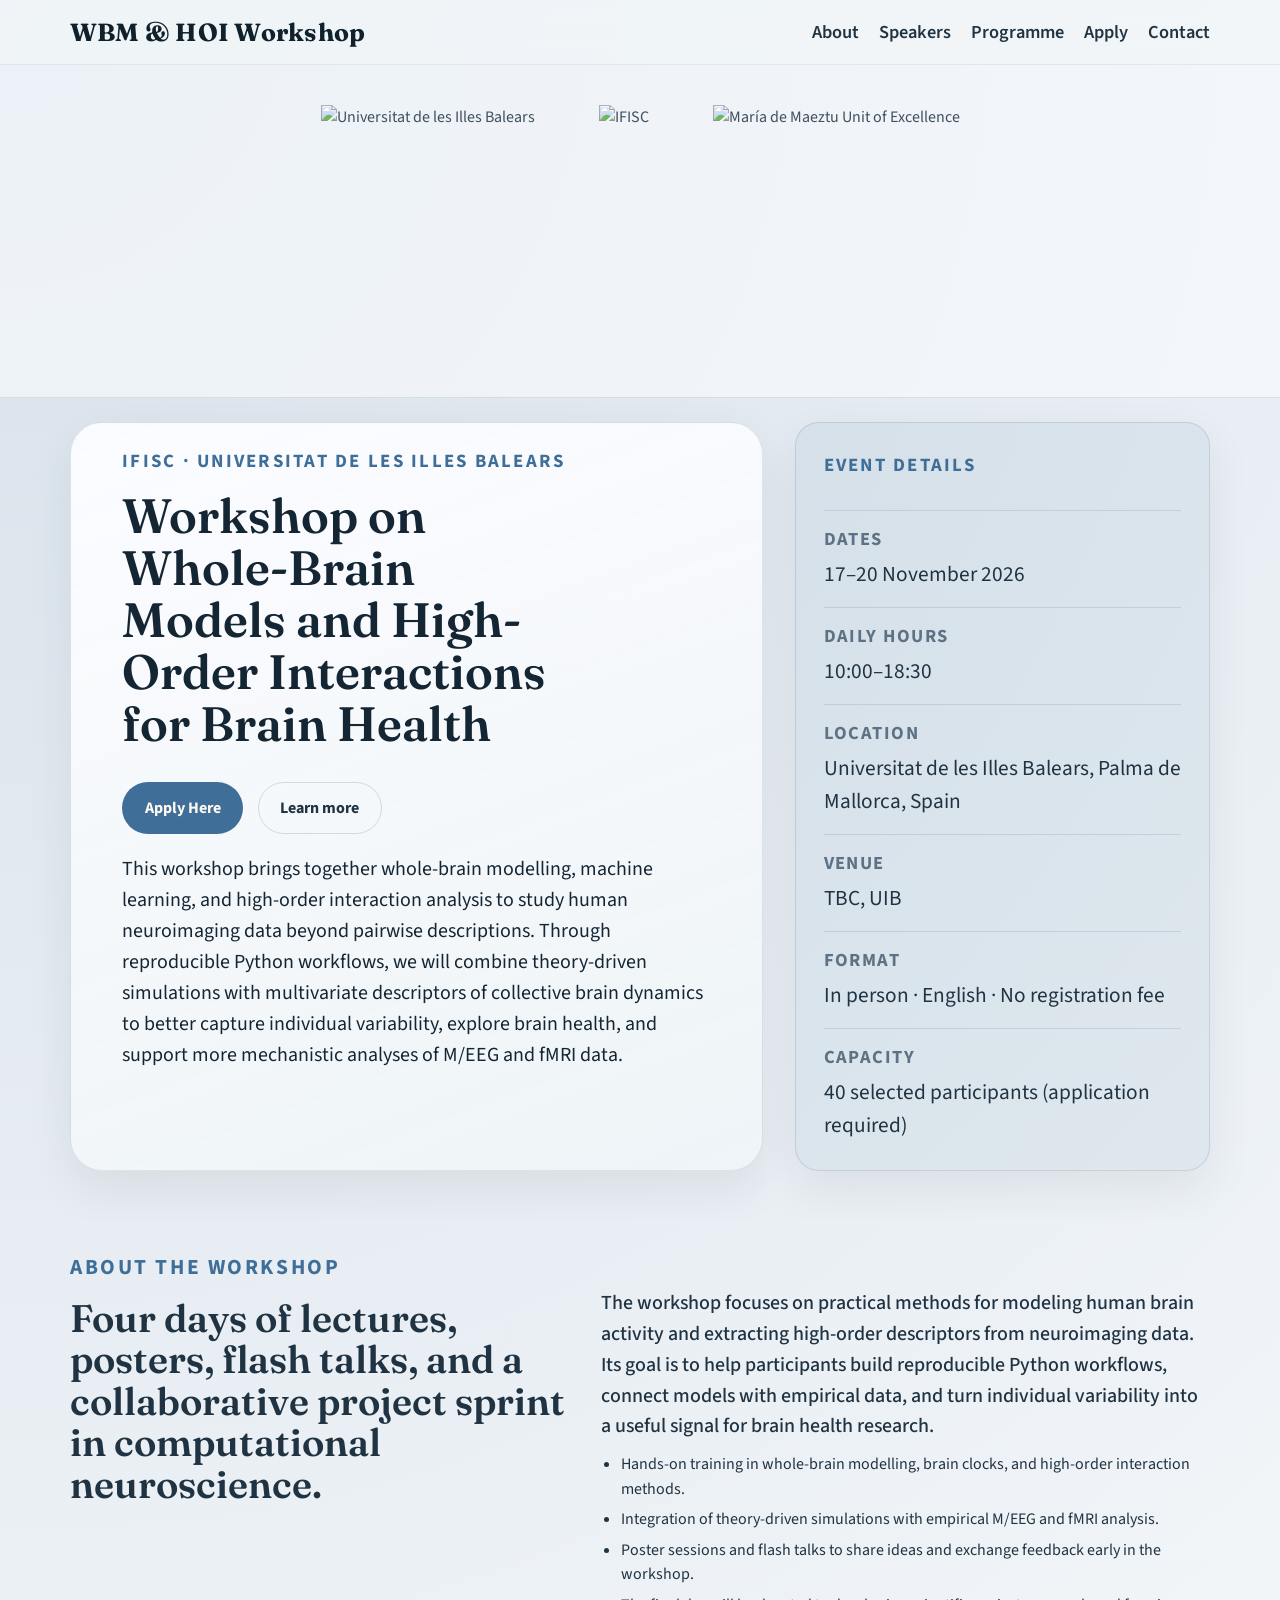
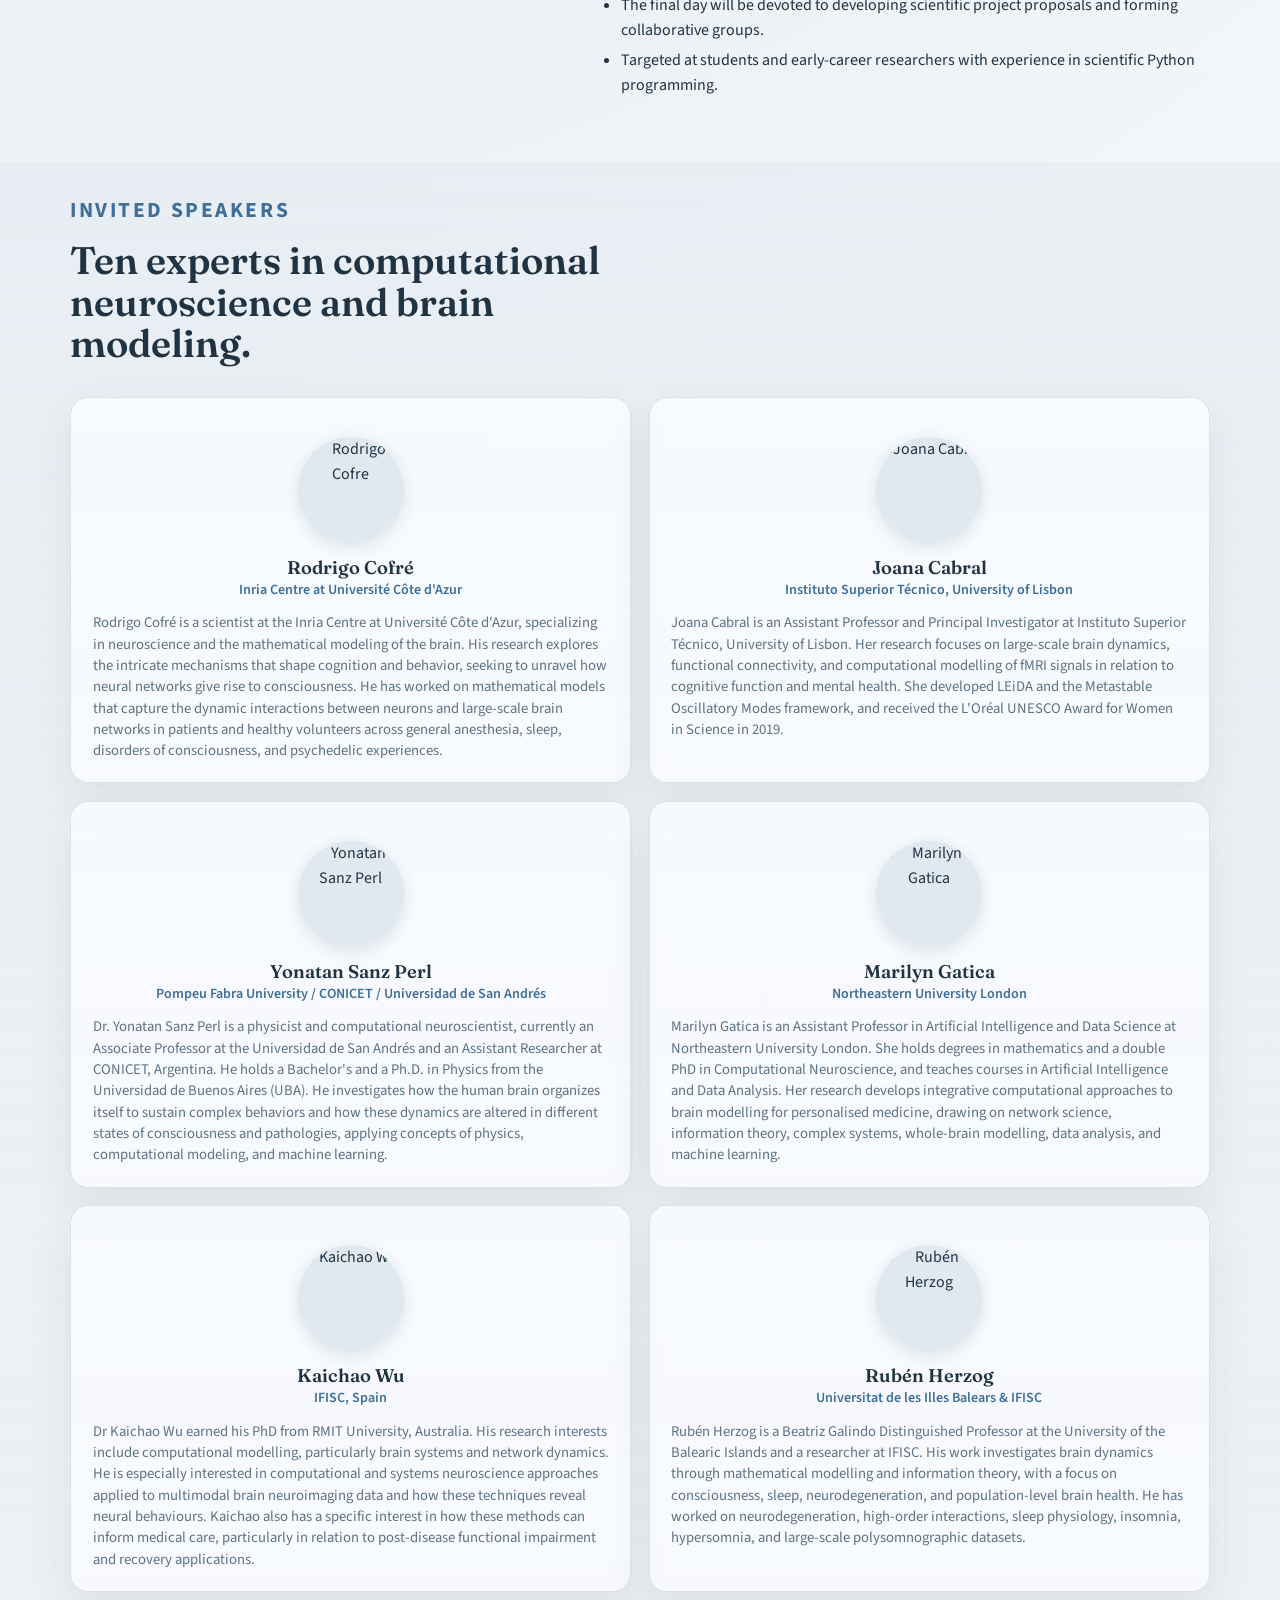
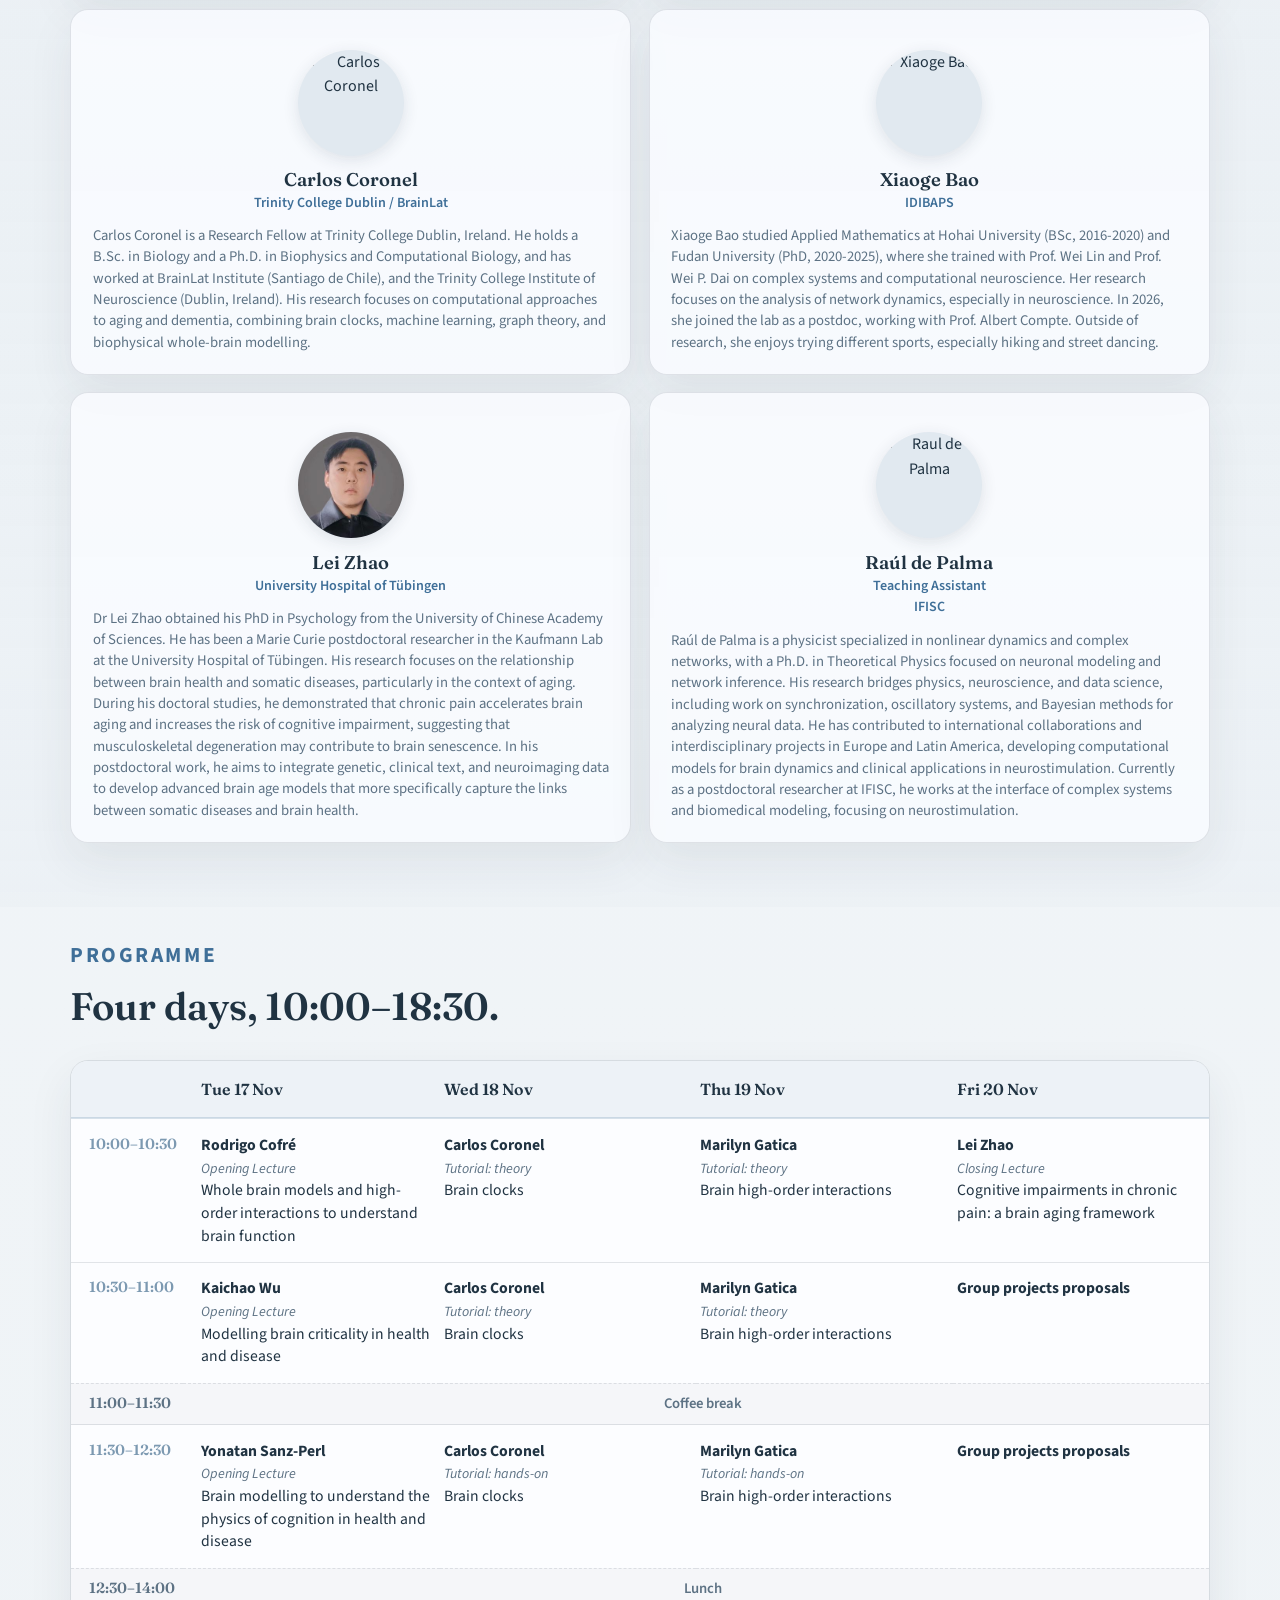
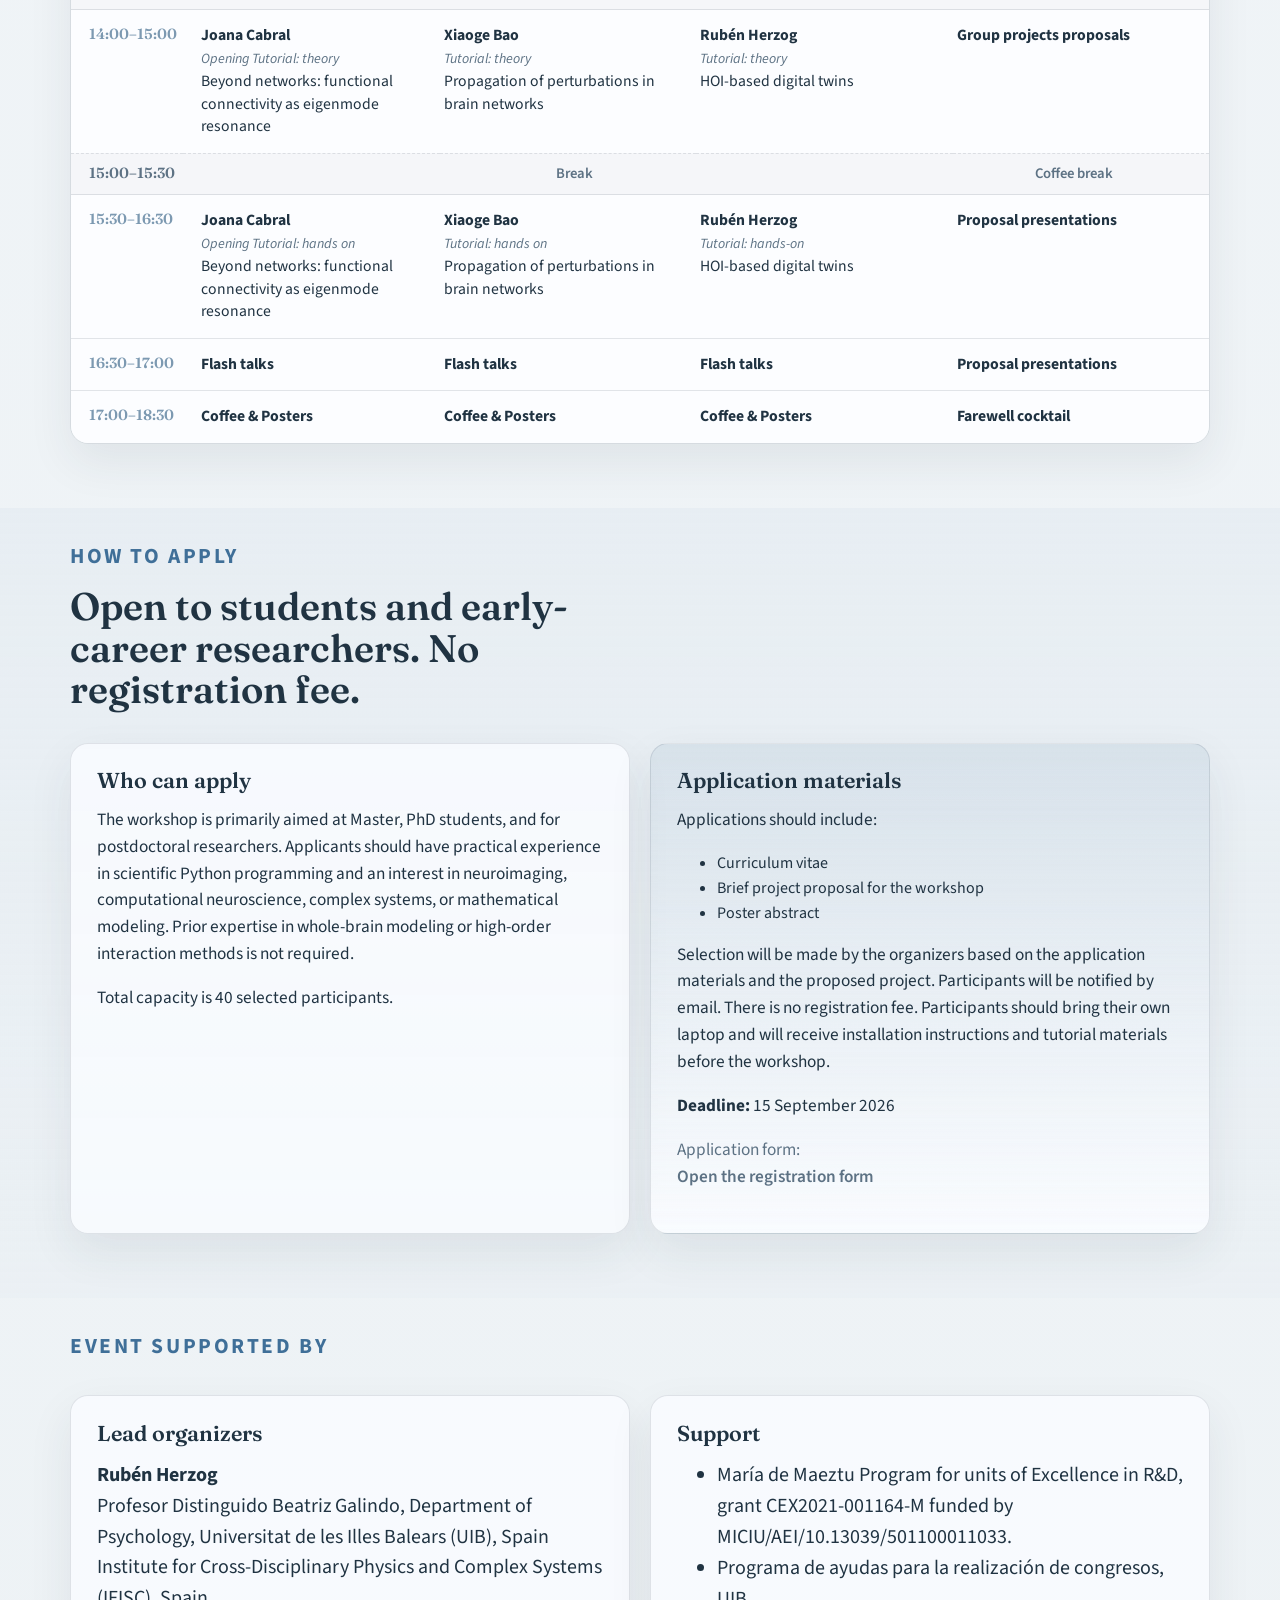
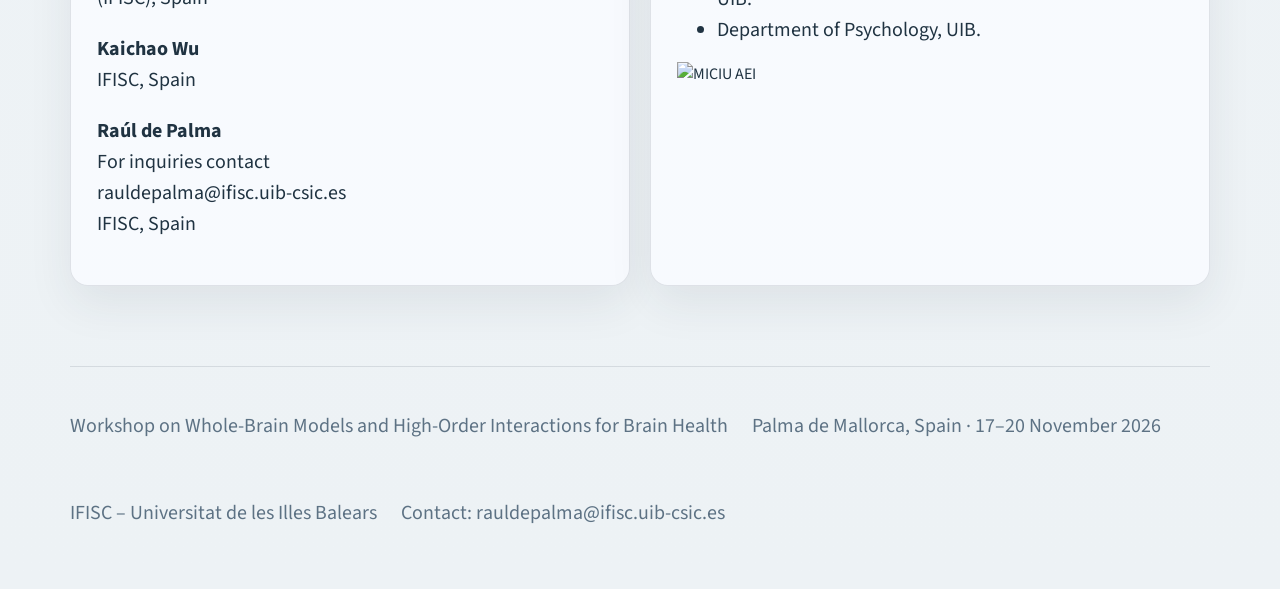
==== index.html @ c06f12c3 "Add Lei Zhao as speaker and lead organizer Kaichao Wu Adds Lei Zhao speaker card and Friday closing " ====
<!DOCTYPE html>
<html lang="en">
  <head>
    <meta charset="UTF-8" />
    <meta name="viewport" content="width=device-width, initial-scale=1.0" />
    <title>Whole-Brain Models &amp; High-Order Interactions — Palma 2026</title>
    <meta
      name="description"
      content="International workshop on whole-brain computational modeling and high-order interaction analysis for human neuroimaging and brain health. IFISC–UIB, Palma de Mallorca, 17–20 November 2026."
    />
    <link rel="preconnect" href="https://fonts.googleapis.com" />
    <link rel="preconnect" href="https://fonts.gstatic.com" crossorigin />
    <link
      href="https://fonts.googleapis.com/css2?family=Fraunces:opsz,wght@9..144,500;9..144,600;9..144,700&family=Source+Sans+3:wght@400;500;600;700&display=swap"
      rel="stylesheet"
    />
    <link rel="stylesheet" href="style.css" />
  </head>
  <body>
    <header class="site-header">
      <div class="container nav-wrap">
        <a class="brand" href="#top">WBM &amp; HOI Workshop</a>
        <nav class="site-nav" aria-label="Primary navigation">
          <a href="#about">About</a>
          <a href="#speakers">Speakers</a>
          <a href="#programme">Programme</a>
          <a href="#apply">Apply</a>
          <a href="#contact">Contact</a>
        </nav>
      </div>
    </header>

    <main id="top">

      <!-- ── Logos ── -->
      <div class="logos-section">
        <div class="container logos-row" aria-label="Organising institutions">
          <img src="images/logo-uib-vertical-color_transparente.png" alt="Universitat de les Illes Balears" />
          <img src="images/ifisc-marcas-vertical.png" alt="IFISC" />
          <img src="images/mdm.png" alt="María de Maeztu Unit of Excellence" />
        </div>
      </div>

      <!-- ── Hero ── -->
      <section class="hero">
        <div class="container hero-grid">
          <div class="hero-copy">
            <p class="eyebrow">IFISC · Universitat de les Illes Balears</p>
            <h1>Workshop on Whole-Brain Models and High-Order Interactions for Brain Health</h1>
            <div class="hero-actions">
              <a class="button button-primary" href="#apply">Apply Here</a>
              <a class="button button-secondary" href="#about">Learn more</a>
            </div>
            <p class="hero-summary">
              This workshop brings together whole-brain modelling, machine learning, and high-order interaction analysis to study
              human neuroimaging data beyond pairwise descriptions. Through reproducible Python workflows, we will
              combine theory-driven simulations with multivariate descriptors of collective brain dynamics to better
              capture individual variability, explore brain health, and support more mechanistic analyses of M/EEG
              and fMRI data.
            </p>
          </div>

          <aside class="hero-panel" aria-label="Event details">
            <p class="panel-label">Event Details</p>
            <div class="detail-block">
              <span class="detail-title">Dates</span>
              <span class="detail-text">17–20 November 2026</span>
            </div>
            <div class="detail-block">
              <span class="detail-title">Daily hours</span>
              <span class="detail-text">10:00–18:30</span>
            </div>
            <div class="detail-block">
              <span class="detail-title">Location</span>
              <span class="detail-text">Universitat de les Illes Balears, Palma de Mallorca, Spain</span>
            </div>
            <div class="detail-block">
              <span class="detail-title">Venue</span>
              <span class="detail-text">TBC, UIB</span>
            </div>
            <div class="detail-block">
              <span class="detail-title">Format</span>
              <span class="detail-text">In person · English · No registration fee</span>
            </div>
            <div class="detail-block">
              <span class="detail-title">Capacity</span>
              <span class="detail-text">40 selected participants (application required)</span>
            </div>
          </aside>
        </div>
      </section>

      <!-- ── About ── -->
      <section class="section" id="about">
        <div class="container section-grid">
          <div class="section-heading">
            <p class="eyebrow">About the Workshop</p>
            <h2>Four days of lectures, posters, flash talks, and a collaborative project sprint in computational neuroscience.</h2>
          </div>
          <div class="section-content">
            <p>
              The workshop focuses on practical methods for modeling human brain activity and extracting
              high-order descriptors from neuroimaging data. Its goal is to help participants build reproducible
              Python workflows, connect models with empirical data, and turn individual variability into a useful
              signal for brain health research.
            </p>
            <ul class="about-bullets">
              <li>Hands-on training in whole-brain modelling, brain clocks, and high-order interaction methods.</li>
              <li>Integration of theory-driven simulations with empirical M/EEG and fMRI analysis.</li>
              <li>Poster sessions and flash talks to share ideas and exchange feedback early in the workshop.</li>
              <li>The final day will be devoted to developing scientific project proposals and forming collaborative groups.</li>
              <li>Targeted at students and early-career researchers with experience in scientific Python programming.</li>

            </ul>
          </div>
        </div>
      </section>

      <!-- ── Speakers ── -->
      <section class="section section-tinted" id="speakers">
        <div class="container">
          <div class="section-heading narrow">
            <p class="eyebrow">Invited Speakers</p>
            <h2>Ten experts in computational neuroscience and brain modeling.</h2>
          </div>

          <div class="speakers-grid">

            <article class="speaker-card">
              <figure class="speaker-photo">
                <img src="images/rodrigo.jpeg" alt="Rodrigo Cofre" />
              </figure>
              <p class="speaker-name"><a href="https://scholar.google.com/citations?user=jbbZoRcAAAAJ&hl=en" target="_blank" rel="noreferrer">Rodrigo Cofr&eacute;</a></p>
              <p class="speaker-affiliation">Inria Centre at Universit&eacute; C&ocirc;te d'Azur</p>
              <p class="speaker-bio">
                Rodrigo Cofr&eacute; is a scientist at the Inria Centre at Universit&eacute; C&ocirc;te d'Azur, specializing in
                neuroscience and the mathematical modeling of the brain. His research explores the intricate mechanisms
                that shape cognition and behavior, seeking to unravel how neural networks give rise to consciousness.
                He has worked on mathematical models that capture the dynamic interactions between neurons and large-scale
                brain networks in patients and healthy volunteers across general anesthesia, sleep, disorders of consciousness,
                and psychedelic experiences.
              </p>
            </article>

            <article class="speaker-card">
              <figure class="speaker-photo">
                <img src="images/Joana2026.jpg" alt="Joana Cabral" />
              </figure>
              <p class="speaker-name"><a href="https://scholar.google.com/citations?user=v3ZEOeMAAAAJ&hl=es&oi=ao" target="_blank" rel="noreferrer">Joana Cabral</a></p>
              <p class="speaker-affiliation">Instituto Superior T&eacute;cnico, University of Lisbon</p>
              <p class="speaker-bio">
                Joana Cabral is an Assistant Professor and Principal Investigator at Instituto Superior T&eacute;cnico,
                University of Lisbon. Her research focuses on large-scale brain dynamics, functional connectivity,
                and computational modelling of fMRI signals in relation to cognitive function and mental health.
                She developed LEiDA and the Metastable Oscillatory Modes framework, and received the L'Or&eacute;al
                UNESCO Award for Women in Science in 2019.
              </p>
            </article>

            <article class="speaker-card">
              <figure class="speaker-photo">
                <img src="images/yoni.png" alt="Yonatan Sanz Perl" />
              </figure>
              <p class="speaker-name"><a href="https://scholar.google.com/citations?user=pIveN8AAAAAJ&hl=es" target="_blank" rel="noreferrer">Yonatan Sanz Perl</a></p>
              <p class="speaker-affiliation">Pompeu Fabra University / CONICET / Universidad de San Andr&eacute;s</p>
              <p class="speaker-bio">
                Dr. Yonatan Sanz Perl is a physicist and computational neuroscientist, currently an Associate Professor
                at the Universidad de San Andr&eacute;s and an Assistant Researcher at CONICET, Argentina. He holds a
                Bachelor's and a Ph.D. in Physics from the Universidad de Buenos Aires (UBA). He investigates how the
                human brain organizes itself to sustain complex behaviors and how these dynamics are altered in different
                states of consciousness and pathologies, applying concepts of physics, computational modeling, and
                machine learning.
              </p>
            </article>

            <article class="speaker-card">
              <figure class="speaker-photo">
                <img src="images/gatica.jpg" alt="Marilyn Gatica" />
              </figure>
              <p class="speaker-name"><a href="https://scholar.google.com/citations?user=QFTWPOgAAAAJ&hl=es&oi=ao" target="_blank" rel="noreferrer">Marilyn Gatica</a></p>
              <p class="speaker-affiliation">Northeastern University London</p>
              <p class="speaker-bio">
                Marilyn Gatica is an Assistant Professor in Artificial Intelligence and Data Science at Northeastern
                University London. She holds degrees in mathematics and a double PhD in Computational Neuroscience,
                and teaches courses in Artificial Intelligence and Data Analysis. Her research develops integrative
                computational approaches to brain modelling for personalised medicine, drawing on network science,
                information theory, complex systems, whole-brain modelling, data analysis, and machine learning.
              </p>
            </article>

            <article class="speaker-card">
              <figure class="speaker-photo">
                <img src="images/kaichao.jpeg" alt="Kaichao Wu" />
              </figure>
              <p class="speaker-name"><a href="https://scholar.google.com/citations?user=d--IZR8AAAAJ&hl=zh-CN" target="_blank" rel="noreferrer">Kaichao Wu</a></p>
              <p class="speaker-affiliation">IFISC, Spain</p>
              <p class="speaker-bio">
                Dr Kaichao Wu earned his PhD from RMIT University, Australia. His research interests include computational
                modelling, particularly brain systems and network dynamics. He is especially interested in computational
                and systems neuroscience approaches applied to multimodal brain neuroimaging data and how these techniques
                reveal neural behaviours. Kaichao also has a specific interest in how these methods can inform medical care,
                particularly in relation to post-disease functional impairment and recovery applications.
              </p>
            </article>

            <article class="speaker-card">
              <figure class="speaker-photo">
                <img src="images/herzog.jpg" alt="Rubén Herzog" />
              </figure>
              <p class="speaker-name"><a href="https://scholar.google.com/citations?user=GDW5LSsAAAAJ&hl=es&oi=ao" target="_blank" rel="noreferrer">Rub&eacute;n Herzog</a></p>
              <p class="speaker-affiliation">Universitat de les Illes Balears &amp; IFISC</p>
              <p class="speaker-bio">
                Rub&eacute;n Herzog is a Beatriz Galindo Distinguished Professor at the University of the Balearic Islands
                and a researcher at IFISC. His work investigates brain dynamics through mathematical modelling and
                information theory, with a focus on consciousness, sleep, neurodegeneration, and population-level
                brain health. He has worked on neurodegeneration, high-order interactions, sleep physiology,
                insomnia, hypersomnia, and large-scale polysomnographic datasets.
              </p>
            </article>

            <article class="speaker-card">
              <figure class="speaker-photo">
                <img src="images/carlos.png" alt="Carlos Coronel" />
              </figure>
              <p class="speaker-name"><a href="https://scholar.google.com/citations?user=dBnWpTIAAAAJ&hl=es&oi=ao" target="_blank" rel="noreferrer">Carlos Coronel</a></p>
              <p class="speaker-affiliation">Trinity College Dublin / BrainLat</p>
              <p class="speaker-bio">
                Carlos Coronel is a Research Fellow at Trinity College Dublin, Ireland. He holds a B.Sc. in Biology and a
                Ph.D. in Biophysics and Computational Biology, and has worked at BrainLat Institute (Santiago de Chile), and the Trinity College
                Institute of Neuroscience (Dublin, Ireland). His research focuses on computational approaches to aging and dementia,
                combining brain clocks, machine learning, graph theory, and biophysical whole-brain modelling.
              </p>
            </article>

            <article class="speaker-card">
              <figure class="speaker-photo">
                <img src="images/xiaoge.png" alt="Xiaoge Bao" />
              </figure>
              <p class="speaker-name"><a href="https://scholar.google.com/citations?user=17ooul4AAAAJ&hl=en" target="_blank" rel="noreferrer">Xiaoge Bao</a></p>
              <p class="speaker-affiliation">IDIBAPS</p>
              <p class="speaker-bio">
                Xiaoge Bao studied Applied Mathematics at Hohai University (BSc, 2016-2020) and Fudan University
                (PhD, 2020-2025), where she trained with Prof. Wei Lin and Prof. Wei P. Dai on complex systems and
                computational neuroscience. Her research focuses on the analysis of network dynamics, especially in
                neuroscience. In 2026, she joined the lab as a postdoc, working with Prof. Albert Compte. Outside of
                research, she enjoys trying different sports, especially hiking and street dancing.
              </p>
            </article>

            <article class="speaker-card">
              <figure class="speaker-photo">
                <img src="images/LeiZhao.jpeg" alt="Lei Zhao" />
              </figure>
              <p class="speaker-name"><a href="https://scholar.google.com/citations?user=0_8Uq2MAAAAJ&hl=zh-TW" target="_blank" rel="noreferrer">Lei Zhao</a></p>
              <p class="speaker-affiliation">University Hospital of T&uuml;bingen</p>
              <p class="speaker-bio">
                Dr Lei Zhao obtained his PhD in Psychology from the University of Chinese Academy of Sciences. He has
                been a Marie Curie postdoctoral researcher in the Kaufmann Lab at the University Hospital of T&uuml;bingen.
                His research focuses on the relationship between brain health and somatic diseases, particularly in the
                context of aging. During his doctoral studies, he demonstrated that chronic pain accelerates brain aging
                and increases the risk of cognitive impairment, suggesting that musculoskeletal degeneration may contribute
                to brain senescence. In his postdoctoral work, he aims to integrate genetic, clinical text, and
                neuroimaging data to develop advanced brain age models that more specifically capture the links between
                somatic diseases and brain health.
              </p>
            </article>

            <article class="speaker-card">
              <figure class="speaker-photo">
                <img src="images/raul.png" alt="Raul de Palma" />
              </figure>
              <p class="speaker-name"><a href="https://scholar.google.com/citations?user=dTQszFEAAAAJ&hl=en" target="_blank" rel="noreferrer">Ra&uacute;l de Palma</a></p>
              <p class="speaker-affiliation">Teaching Assistant<br />IFISC</p>
              <p class="speaker-bio">
                Ra&uacute;l de Palma is a physicist specialized in nonlinear dynamics and complex networks, with a Ph.D.
                in Theoretical Physics focused on neuronal modeling and network inference. His research bridges physics,
                neuroscience, and data science, including work on synchronization, oscillatory systems, and Bayesian methods
                for analyzing neural data. He has contributed to international collaborations and interdisciplinary projects
                in Europe and Latin America, developing computational models for brain dynamics and clinical applications in
                neurostimulation. Currently as a postdoctoral researcher at IFISC, he works at the interface of complex systems
                and biomedical modeling, focusing on neurostimulation.
              </p>
            </article>

          </div>
        </div>
      </section>

      <!-- ── Programme ── -->
      <section class="section" id="programme">
        <div class="container">
          <div class="section-heading narrow">
            <p class="eyebrow">Programme</p>
            <h2>Four days, 10:00–18:30.</h2>
          </div>

          <div class="programme-table-wrap">
            <table class="programme-table">
              <thead>
                <tr>
                  <th class="col-time"></th>
                  <th>Tue 17 Nov</th>
                  <th>Wed 18 Nov</th>
                  <th>Thu 19 Nov</th>
                  <th>Fri 20 Nov</th>
                </tr>
              </thead>
              <tbody>
                <tr>
                  <td class="time-cell">10:00–10:30</td>
                  <td><strong>Rodrigo Cofré</strong><br /><span class="prog-type">Opening Lecture</span><br />Whole brain models and high-order interactions to understand brain function</td>
                  <td><strong>Carlos Coronel</strong><br /><span class="prog-type">Tutorial: theory</span><br />Brain clocks</td>
                  <td><strong>Marilyn Gatica</strong><br /><span class="prog-type">Tutorial: theory</span><br />Brain high-order interactions</td>
                  <td><strong>Lei Zhao</strong><br /><span class="prog-type">Closing Lecture</span><br />Cognitive impairments in chronic pain: a brain aging framework</td>
                </tr>
                <tr>
                  <td class="time-cell">10:30–11:00</td>
                  <td><strong>Kaichao Wu</strong><br /><span class="prog-type">Opening Lecture</span><br />Modelling brain criticality in health and disease</td>
                  <td><strong>Carlos Coronel</strong><br /><span class="prog-type">Tutorial: theory</span><br />Brain clocks</td>
                  <td><strong>Marilyn Gatica</strong><br /><span class="prog-type">Tutorial: theory</span><br />Brain high-order interactions</td>
                  <td><strong>Group projects proposals</strong></td>
                </tr>
                <tr class="break-row">
                  <td class="time-cell">11:00–11:30</td>
                  <td colspan="4">Coffee break</td>
                </tr>
                <tr>
                  <td class="time-cell">11:30–12:30</td>
                  <td><strong>Yonatan Sanz-Perl</strong><br /><span class="prog-type">Opening Lecture</span><br />Brain modelling to understand the physics of cognition in health and disease</td>
                  <td><strong>Carlos Coronel</strong><br /><span class="prog-type">Tutorial: hands-on</span><br />Brain clocks</td>
                  <td><strong>Marilyn Gatica</strong><br /><span class="prog-type">Tutorial: hands-on</span><br />Brain high-order interactions</td>
                  <td><strong>Group projects proposals</strong></td>
                </tr>
                <tr class="break-row">
                  <td class="time-cell">12:30–14:00</td>
                  <td colspan="4">Lunch</td>
                </tr>
                <tr>
                  <td class="time-cell">14:00–15:00</td>
                  <td><strong>Joana Cabral</strong><br /><span class="prog-type">Opening Tutorial: theory</span><br />Beyond networks: functional connectivity as eigenmode resonance</td>
                  <td><strong>Xiaoge Bao</strong><br /><span class="prog-type">Tutorial: theory</span><br />Propagation of perturbations in brain networks</td>
                  <td><strong>Rubén Herzog</strong><br /><span class="prog-type">Tutorial: theory</span><br />HOI-based digital twins</td>
                  <td><strong>Group projects proposals</strong></td>
                </tr>
                <tr class="break-row">
                  <td class="time-cell">15:00–15:30</td>
                  <td colspan="3">Break</td>
                  <td>Coffee break</td>
                </tr>
                <tr>
                  <td class="time-cell">15:30–16:30</td>
                  <td><strong>Joana Cabral</strong><br /><span class="prog-type">Opening Tutorial: hands on</span><br />Beyond networks: functional connectivity as eigenmode resonance</td>
                  <td><strong>Xiaoge Bao</strong><br /><span class="prog-type">Tutorial: hands on</span><br />Propagation of perturbations in brain networks</td>
                  <td><strong>Rubén Herzog</strong><br /><span class="prog-type">Tutorial: hands-on</span><br />HOI-based digital twins</td>
                  <td><strong>Proposal presentations</strong></td>
                </tr>
                <tr>
                  <td class="time-cell">16:30–17:00</td>
                  <td><strong>Flash talks</strong></td>
                  <td><strong>Flash talks</strong></td>
                  <td><strong>Flash talks</strong></td>
                  <td><strong>Proposal presentations</strong></td>
                </tr>
                <tr>
                  <td class="time-cell">17:00–18:30</td>
                  <td><strong>Coffee &amp; Posters</strong></td>
                  <td><strong>Coffee &amp; Posters</strong></td>
                  <td><strong>Coffee &amp; Posters</strong></td>
                  <td><strong>Farewell cocktail</strong></td>
                </tr>
              </tbody>
            </table>
          </div>
        </div>
      </section>

      <!-- ── Apply ── -->
      <section class="section section-tinted" id="apply">
        <div class="container">
          <div class="section-heading narrow">
            <p class="eyebrow">How to Apply</p>
            <h2>Open to students and early-career researchers. No registration fee.</h2>
          </div>

          <div class="cards cards-two">
            <article class="card">
              <h3>Who can apply</h3>
              <p>
                The workshop is primarily aimed at Master, PhD students, and for postdoctoral researchers. Applicants should have practical experience in scientific Python programming
                and an interest in neuroimaging, computational neuroscience, complex systems, or mathematical modeling.
                Prior expertise in whole-brain modeling or high-order interaction methods is not required.
              </p>
              <p>
                Total capacity is 40 selected participants.
              </p>
            </article>

            <article class="card card-accent">
              <h3>Application materials</h3>
              <p>Applications should include:</p>
              <ul>
                <li>Curriculum vitae</li>
                <li>Brief project proposal for the workshop</li>
                <li>Poster abstract</li>
              </ul>
              <p>
                Selection will be made by the organizers based on the application materials and the proposed project.
                Participants will be notified by email. There is no registration fee. Participants should bring their
                own laptop and will receive installation instructions and tutorial materials before the workshop.
              </p>
              <p><strong>Deadline:</strong> 15 September 2026</p>
              <p class="muted">Application form: <a class="text-link" href="https://forms.gle/2XZhNPdB3VwfhXbTA" target="_blank" rel="noreferrer">Open the registration form</a></p>
            </article>
          </div>
        </div>
      </section>

      <!-- ── Contact ── -->
      <section class="section" id="contact">
        <div class="container">
          <div class="section-heading narrow">
            <p class="eyebrow">Event supported by</p>
          </div>

          <div class="cards cards-two">
            <article class="card">
              <h3>Lead organizers</h3>
              <p><strong>Rub&eacute;n Herzog</strong><br />Profesor Distinguido Beatriz Galindo, Department of Psychology, Universitat de les Illes Balears (UIB), Spain<br />Institute for Cross-Disciplinary Physics and Complex Systems (IFISC), Spain</p>
              <p><strong>Kaichao Wu</strong><br />IFISC, Spain</p>
              <p><strong>Ra&uacute;l de Palma</strong><br />For inquiries contact<br />rauldepalma@ifisc.uib-csic.es<br />IFISC, Spain</p>
            </article>

            <article class="card">
              <h3>Support</h3>
              <ul>
                <li>Mar&iacute;a de Maeztu Program for units of Excellence in R&amp;D, grant CEX2021-001164-M funded by MICIU/AEI/10.13039/501100011033.</li>
                <li>Programa de ayudas para la realizaci&oacute;n de congresos, UIB.</li>
                <li>Department of Psychology, UIB.</li>
              </ul>
              <img class="support-logo" src="images/miciu-aei.png" alt="MICIU AEI" />
            </article>
          </div>
        </div>
      </section>

    </main>

    <footer class="site-footer">
      <div class="container footer-wrap">
        <p>Workshop on Whole-Brain Models and High-Order Interactions for Brain Health</p>
        <p>Palma de Mallorca, Spain · 17–20 November 2026</p>
        <p>IFISC – Universitat de les Illes Balears</p>
        <p>Contact: rauldepalma@ifisc.uib-csic.es</p>
      </div>
    </footer>
  </body>
</html>
---- style.css ----
:root {
  --bg: #edf2f5;
  --bg-soft: #e1e9f0;
  --surface: rgba(250, 252, 255, 0.84);
  --surface-strong: #fcfdff;
  --ink: #203342;
  --ink-soft: #5d7284;
  --line: rgba(32, 51, 66, 0.12);
  --accent: #3f6f98;
  --accent-strong: #2b5478;
  --accent-warm: #7c99b1;
  --shadow: 0 18px 45px rgba(32, 51, 66, 0.08);
  --radius-lg: 24px;
  --radius-md: 18px;
  --radius-sm: 999px;
  --max-width: 1140px;
}

* {
  box-sizing: border-box;
}

html {
  scroll-behavior: smooth;
}

body {
  position: relative;
  margin: 0;
  font-family: "Source Sans 3", sans-serif;
  color: var(--ink);
  background:
    radial-gradient(circle at top left, rgba(63, 111, 152, 0.16), transparent 30%),
    linear-gradient(180deg, #f4f7fa 0%, var(--bg) 100%);
  line-height: 1.55;
}

body::before {
  content: "";
  position: fixed;
  inset: 0;
  z-index: 0;
  pointer-events: none;
  background: url("images/hois.png") center center / cover no-repeat;
  opacity: 0.09;
}

.site-header,
main,
.site-footer {
  position: relative;
  z-index: 1;
}

a {
  color: inherit;
  text-decoration: none;
}

img {
  max-width: 100%;
  display: block;
}

.container {
  width: min(calc(100% - 2rem), var(--max-width));
  margin: 0 auto;
}

.site-header {
  position: sticky;
  top: 0;
  z-index: 20;
  backdrop-filter: blur(14px);
  background: rgba(244, 247, 250, 0.84);
  border-bottom: 1px solid rgba(32, 51, 66, 0.08);
}

.nav-wrap {
  display: flex;
  align-items: center;
  justify-content: space-between;
  gap: 1rem;
  min-height: 64px;
}

.brand {
  font-family: "Fraunces", serif;
  font-size: calc(1.05rem + 6pt);
  font-weight: 700;
  color: #10212e;
  letter-spacing: 0.01em;
}

.site-nav {
  display: flex;
  flex-wrap: wrap;
  justify-content: flex-end;
  gap: 1.25rem;
}

.site-nav a {
  color: #203342;
  font-size: calc(0.98rem + 2pt);
  font-weight: 600;
}

.site-nav a:hover,
.site-nav a:focus-visible,
.text-link:hover,
.text-link:focus-visible {
  color: var(--accent);
}

/* ── Hero ── */

.hero {
  position: relative;
  overflow: hidden;
  padding: 1.5rem 0 3rem;
}

.hero-grid {
  position: relative;
  z-index: 1;
  display: grid;
  grid-template-columns: minmax(0, 1.5fr) minmax(280px, 0.9fr);
  gap: 2rem;
  align-items: stretch;
}

.hero-copy,
.hero-panel,
.card,
.programme-item {
  border: 1px solid var(--line);
  box-shadow: var(--shadow);
}

.hero-copy {
  position: relative;
  padding: clamp(0.8rem, 2vw, 1.5rem) clamp(2rem, 4vw, 4rem) clamp(2rem, 4vw, 4rem) clamp(2rem, 4vw, 4rem);
  border-radius: calc(var(--radius-lg) + 8px);
  background: linear-gradient(160deg, rgba(252, 253, 255, 0.96), rgba(239, 244, 248, 0.9));
  color: #142533;
}

.hero-copy::before {
  content: "";
  position: absolute;
  inset: 0;
  background: url("images/wbm.png") center bottom / contain no-repeat;
  opacity: 0.09;
  pointer-events: none;
  border-radius: inherit;
}

.hero-copy > * {
  position: relative;
  z-index: 1;
}

.hero-panel {
  padding: 1.75rem;
  border-radius: var(--radius-lg);
  background: rgba(63, 111, 152, 0.08);
  display: grid;
  gap: 1rem;
  align-content: start;
}

.eyebrow,
.panel-label {
  margin: 0 0 0.85rem;
  color: var(--accent);
  font-size: 0.84rem;
  font-weight: 700;
  letter-spacing: 0.12em;
  text-transform: uppercase;
}

.hero-copy .eyebrow {
  font-size: calc(0.84rem + 4pt);
}

#contact .eyebrow,
#about .eyebrow,
#venue .eyebrow,
#speakers .eyebrow,
#programme .eyebrow,
#apply .eyebrow {
  font-size: calc(0.84rem + 6pt);
}

.hero-panel .panel-label {
  font-size: calc(0.84rem + 4pt);
}

h1,
h2,
h3 {
  margin: 0;
  font-family: "Fraunces", serif;
  font-weight: 600;
  line-height: 1.08;
}

h1 {
  max-width: 14ch;
  font-size: calc(clamp(1.9rem, 3.35vw, 3.1rem) + 4pt);
}

h2 {
  max-width: 22ch;
  font-size: clamp(2rem, 3vw, 3rem);
}

h3 {
  font-size: 1.35rem;
}

.hero-summary,
.section-content p,
.card p,
.programme-copy p,
.footer-wrap p {
  font-size: calc(1.08rem + 2pt);
}

.hero-actions {
  display: flex;
  flex-wrap: wrap;
  gap: 0.9rem;
  margin-top: 2rem;
}

.button {
  display: inline-flex;
  align-items: center;
  justify-content: center;
  min-height: 48px;
  padding: 0.8rem 1.35rem;
  border-radius: var(--radius-sm);
  border: 1px solid transparent;
  font-weight: 700;
  transition: transform 160ms ease, background-color 160ms ease, border-color 160ms ease;
}

.button:hover,
.button:focus-visible {
  transform: translateY(-1px);
}

.button-primary {
  color: #fff9f2;
  background: var(--accent);
}

.button-primary:hover,
.button-primary:focus-visible {
  background: var(--accent-strong);
}

.button-secondary {
  color: var(--ink);
  background: transparent;
  border-color: rgba(32, 51, 66, 0.16);
}

.button-secondary:hover,
.button-secondary:focus-visible {
  border-color: var(--accent);
}

.button-block {
  width: 100%;
  margin-top: 1rem;
}

.text-link {
  display: block;
  font-weight: 600;
}

.detail-block {
  padding-top: 0.9rem;
  border-top: 1px solid rgba(32, 51, 66, 0.12);
}

.detail-title {
  display: block;
  margin-bottom: 0.25rem;
  font-size: 0.82rem;
  font-weight: 700;
  letter-spacing: 0.08em;
  text-transform: uppercase;
  color: var(--ink-soft);
}

.hero-panel .detail-title {
  font-size: calc(0.82rem + 4pt);
}

.detail-text,
.muted {
  color: var(--ink-soft);
}

.hero-panel .detail-text,
.hero-panel .muted,
.hero-panel .text-link,
.hero-panel .button {
  font-size: calc(1rem + 4pt);
  color: var(--ink);
}

/* ── Logos section ── */

.logos-section {
  position: relative;
  padding: 2.5rem 0 2.5rem;
  border-bottom: 1px solid var(--line);
  background: rgba(250, 252, 255, 0.6);
  overflow: hidden;
}

.logos-section::before {
  content: "";
  position: absolute;
  inset: 0;
  background: url("images/725236_IconesGuiaBenvinguda4-UIB.jpg") center center / min(216vw, 2280px) no-repeat;
  opacity: 0.32;
  pointer-events: none;
}

.logos-section .container {
  position: relative;
  z-index: 1;
}

.logos-row {
  display: flex;
  align-items: center;
  justify-content: center;
  gap: 4rem;
  flex-wrap: wrap;
}

.logos-row img {
  height: 252px;
  width: auto;
  opacity: 0.85;
}

/* ── Sections ── */

.section {
  padding: 2rem 0 4rem;
}

.section-tinted {
  background: linear-gradient(180deg, rgba(225, 233, 240, 0.52), rgba(225, 233, 240, 0.22));
}

.section-grid {
  display: grid;
  grid-template-columns: minmax(0, 0.9fr) minmax(0, 1.1fr);
  gap: 2rem;
}

.section-heading.narrow {
  margin-bottom: 2rem;
}

.section-content {
  display: grid;
  gap: 0.35rem;
}

.section-content p {
  margin: 0;
}

#about .section-content {
  padding-top: 2.3rem;
}

#about .section-content p {
  color: #203342;
  font-weight: 500;
}

#about .about-bullets {
  margin: 0.25rem 0 0;
  padding-left: 1.25rem;
  color: #203342;
}

#about .about-bullets li + li {
  margin-top: 0.35rem;
}

/* ── Cards ── */

.cards {
  display: grid;
  gap: 1.25rem;
}

.cards-two {
  grid-template-columns: repeat(2, minmax(0, 1fr));
}

.card {
  padding: 1.6rem;
  border-radius: var(--radius-md);
  background: var(--surface);
}

.card > * + * {
  margin-top: 0.9rem;
}

.card-accent {
  background: linear-gradient(180deg, rgba(63, 111, 152, 0.1), rgba(250, 252, 255, 0.92));
}

/* ── Speakers ── */

.speakers-grid {
  display: grid;
  grid-template-columns: repeat(2, minmax(0, 1fr));
  gap: 1.1rem;
}

.speaker-card {
  display: flex;
  flex-direction: column;
  align-items: center;
  text-align: center;
  padding: 1.45rem 1.35rem 1.3rem;
  border-radius: var(--radius-md);
  background: var(--surface);
  border: 1px solid var(--line);
  box-shadow: var(--shadow);
  gap: 0;
}

.speaker-photo {
  width: 106px;
  height: 106px;
  border-radius: 50%;
  overflow: hidden;
  flex: 0 0 auto;
  background: var(--bg-soft);
  margin-bottom: 0.85rem;
  box-shadow: 0 4px 16px rgba(32, 51, 66, 0.12);
}

.speaker-photo img {
  width: 100%;
  height: 100%;
  object-fit: cover;
}

.speaker-name {
  font-family: "Fraunces", serif;
  font-size: 1.15rem;
  font-weight: 600;
  margin: 0 0 0.15rem;
  line-height: 1.15;
}

.speaker-name a {
  color: inherit;
  text-decoration: none;
  transition: color 160ms ease;
}

.speaker-name a:hover,
.speaker-name a:focus-visible {
  color: var(--accent);
}

.speaker-affiliation {
  font-size: 0.88rem;
  color: var(--accent);
  font-weight: 600;
  margin: 0 0 0.65rem;
}

.speaker-bio {
  font-size: 0.92rem;
  color: var(--ink-soft);
  margin: 0;
  line-height: 1.45;
  text-align: left;
}

.speaker-card:nth-child(10) .speaker-affiliation {
  white-space: pre-line;
}

/* ── Programme table ── */

.programme-table-wrap {
  overflow-x: auto;
  border-radius: var(--radius-md);
  box-shadow: var(--shadow);
  border: 1px solid var(--line);
}

.programme-table {
  width: 100%;
  table-layout: fixed;
  border-collapse: collapse;
  background: var(--surface-strong);
  font-size: 0.98rem;
}

.programme-table thead tr {
  background: rgba(63, 111, 152, 0.08);
  border-bottom: 2px solid rgba(63, 111, 152, 0.2);
}

.programme-table th {
  padding: 1rem 1.1rem;
  text-align: left;
  font-family: "Fraunces", serif;
  font-weight: 600;
  font-size: 1rem;
  color: var(--ink);
  white-space: nowrap;
}

.programme-table th .day-date {
  display: block;
  font-family: "Source Sans 3", sans-serif;
  font-size: 0.84rem;
  font-weight: 400;
  color: var(--ink-soft);
  margin-top: 0.15rem;
}

.programme-table .col-time {
  width: 112px;
}

.programme-table th:nth-child(2),
.programme-table td:nth-child(2),
.programme-table th:nth-child(3),
.programme-table td:nth-child(3),
.programme-table th:nth-child(4),
.programme-table td:nth-child(4),
.programme-table th:nth-child(5),
.programme-table td:nth-child(5) {
  width: 24%;
}

.programme-table td {
  padding: 0.9rem 1.1rem;
  vertical-align: top;
  border-top: 1px solid var(--line);
  line-height: 1.45;
  word-break: normal;
  overflow-wrap: anywhere;
}

.programme-table .row-span-4 td,
.programme-table .row-span-3 td {
  text-align: center;
}

.programme-table .row-span-4 td[colspan],
.programme-table .row-span-3 td[colspan] {
  text-align: center;
  font-weight: 600;
}

.programme-table .row-span-4 td:not(.time-cell),
.programme-table .row-span-3 td:not(.time-cell) {
  vertical-align: middle;
}

.programme-table th:nth-child(2),
.programme-table td:nth-child(2) {
  padding-right: 0.25rem;
}

.programme-table th:nth-child(3),
.programme-table td:nth-child(3) {
  padding-left: 0.25rem;
}

.programme-table th:nth-child(4),
.programme-table td:nth-child(4),
.programme-table th:nth-child(5),
.programme-table td:nth-child(5) {
  padding-left: 0.25rem;
}

.programme-table tbody tr:hover {
  background: rgba(63, 111, 152, 0.03);
}

.time-cell {
  font-family: "Fraunces", serif;
  font-size: 0.92rem;
  font-weight: 600;
  color: var(--accent-warm);
  white-space: nowrap;
}

.prog-type {
  font-size: 0.88rem;
  color: var(--ink-soft);
  font-style: italic;
}

.break-row td {
  background: rgba(32, 51, 66, 0.03);
  color: var(--ink-soft);
  font-weight: 600;
  font-size: 0.92rem;
  text-align: center;
  padding: 0.6rem 1.1rem;
  border-top: 1px dashed var(--line);
}

.break-row .time-cell {
  text-align: left;
}

/* ── Apply ── */

#apply .card p {
  font-size: 1.08rem;
}

/* ── Contact ── */

#contact .card:last-child p {
  font-size: calc(1.08rem + 4pt);
}

#contact .card:last-child li {
  font-size: calc(1rem + 3pt);
}

.support-logo {
  display: block;
  max-width: 510px;
  width: 100%;
  margin: 1rem 0 0;
}

/* ── Footer ── */

.site-footer {
  padding: 1rem 0 2.5rem;
}

.footer-wrap {
  display: flex;
  flex-wrap: wrap;
  gap: 1rem 1.5rem;
  padding-top: 1.5rem;
  border-top: 1px solid rgba(32, 51, 66, 0.12);
  color: var(--ink-soft);
}

/* ── Responsive ── */

@media (max-width: 900px) {
  .hero-grid,
  .section-grid,
  .cards-two {
    grid-template-columns: 1fr;
  }

  .speakers-grid {
    grid-template-columns: 1fr;
  }

  #about .section-content {
    padding-top: 0;
  }

  h1 {
    max-width: 100%;
  }
}

@media (max-width: 720px) {
  .site-header {
    position: static;
  }

  .nav-wrap {
    flex-direction: column;
    align-items: flex-start;
    padding: 1rem 0;
  }

  .site-nav {
    gap: 0.85rem 1rem;
  }

  .hero {
    padding-top: 2rem;
  }

  .hero-copy,
  .hero-panel,
  .card {
    padding: 1.35rem;
  }

  .logos-row img {
    height: 120px;
  }

  .logos-row {
    gap: 2.5rem;
  }

  .logos-section {
    padding: 1.75rem 0 1.75rem;
  }

  .programme-table th,
  .programme-table td {
    padding: 0.7rem 0.75rem;
    font-size: 0.88rem;
  }
}
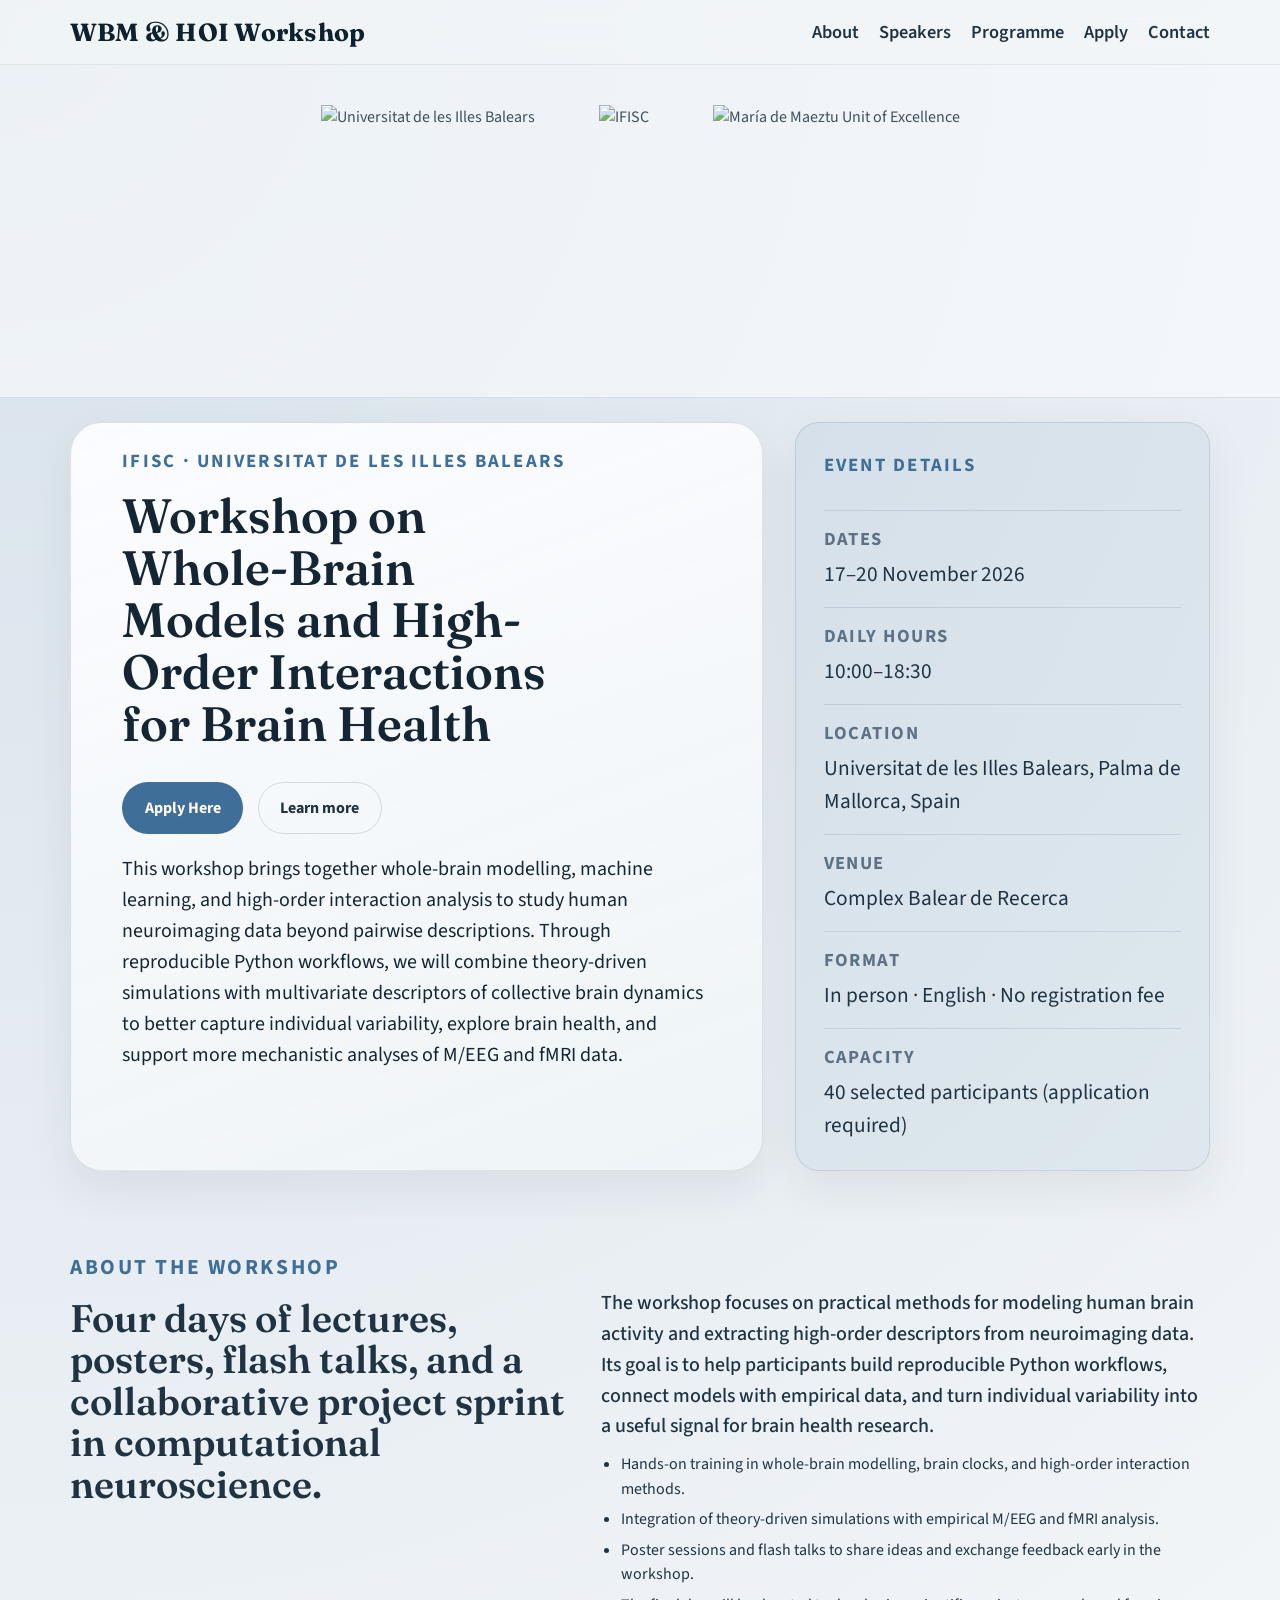
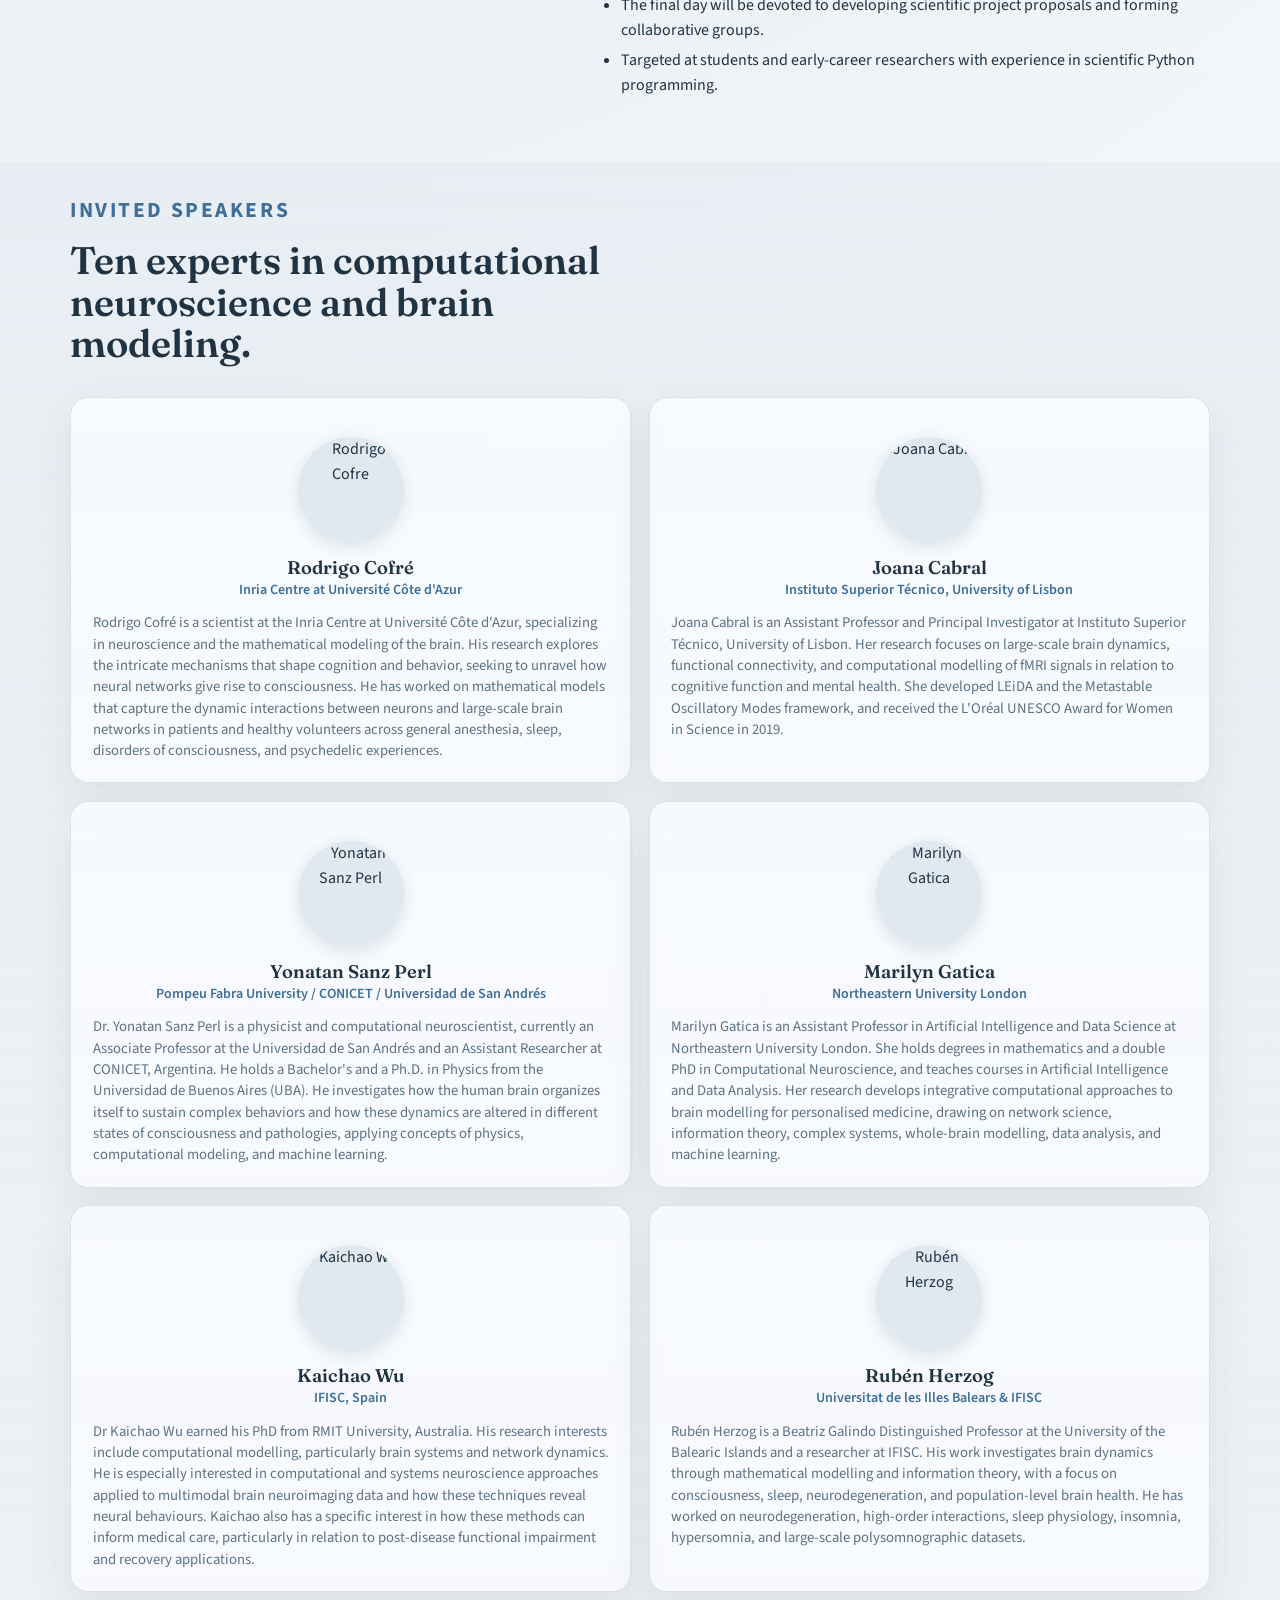
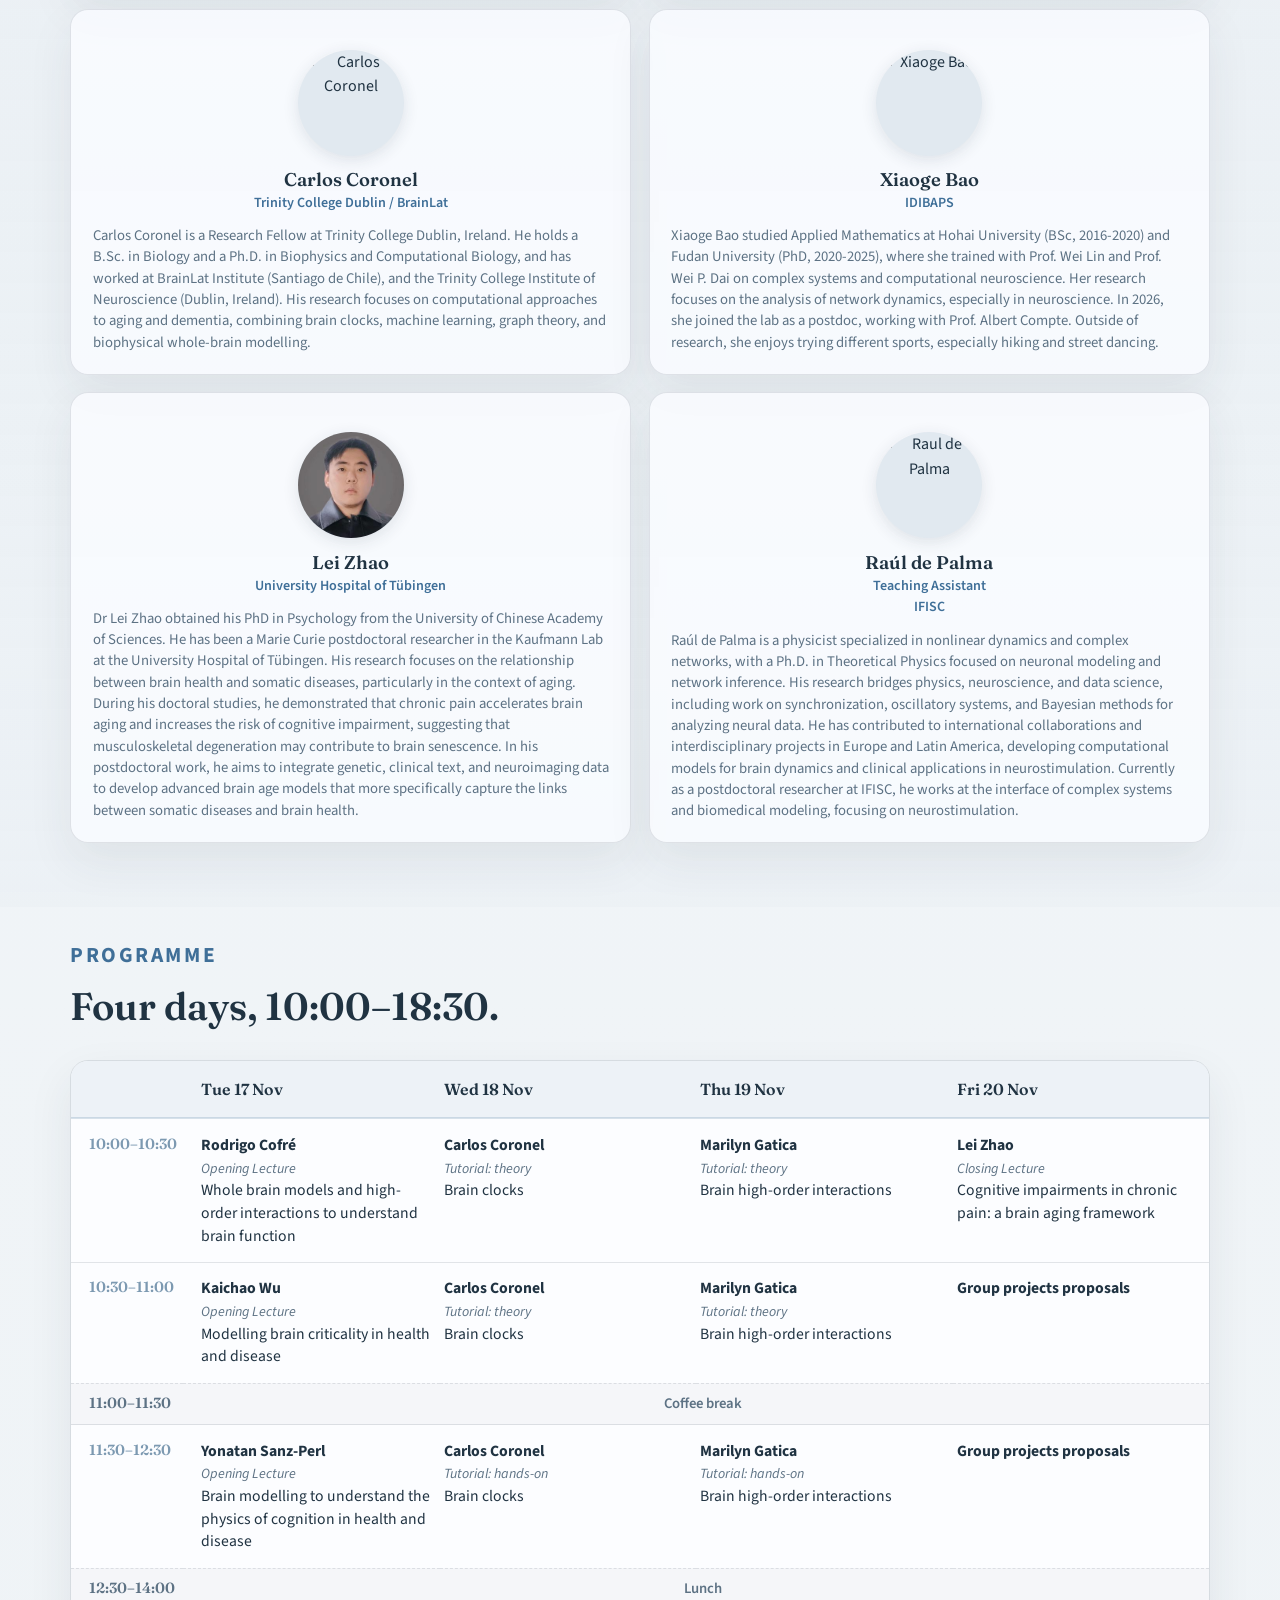
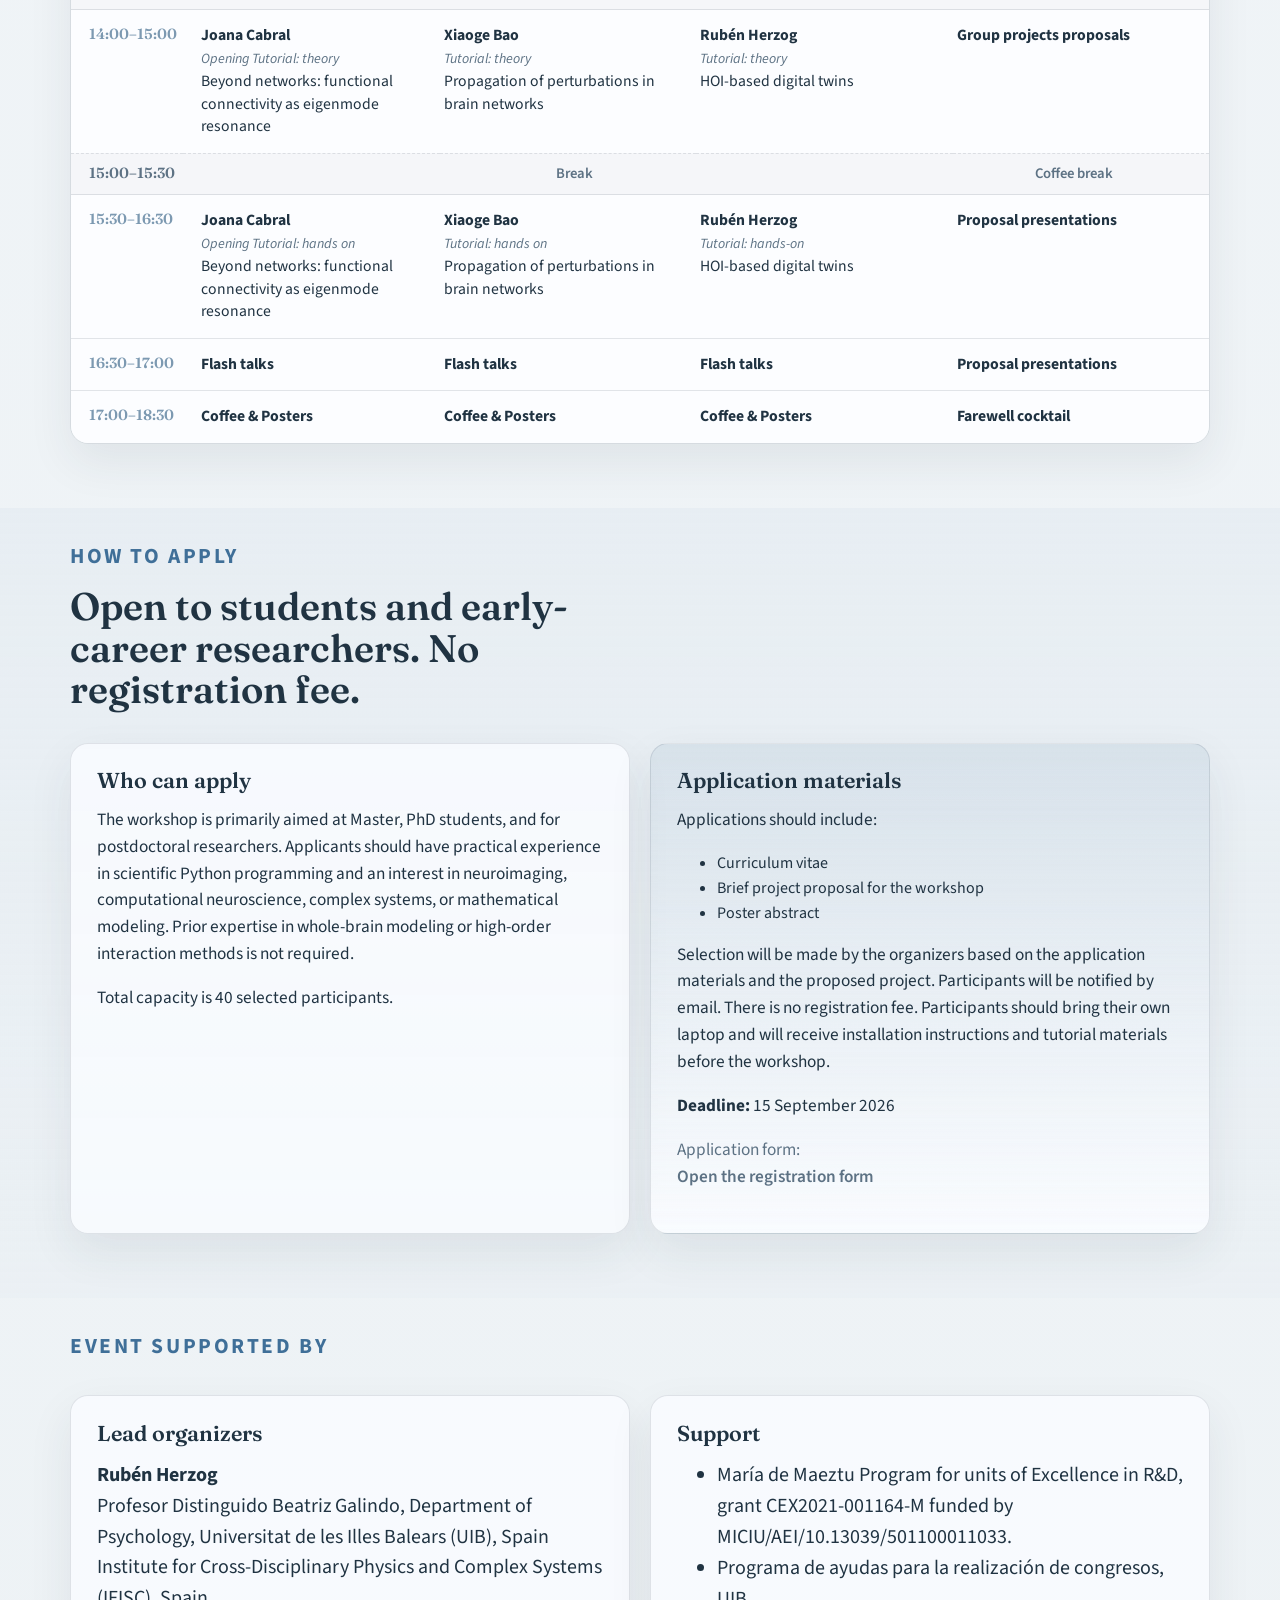
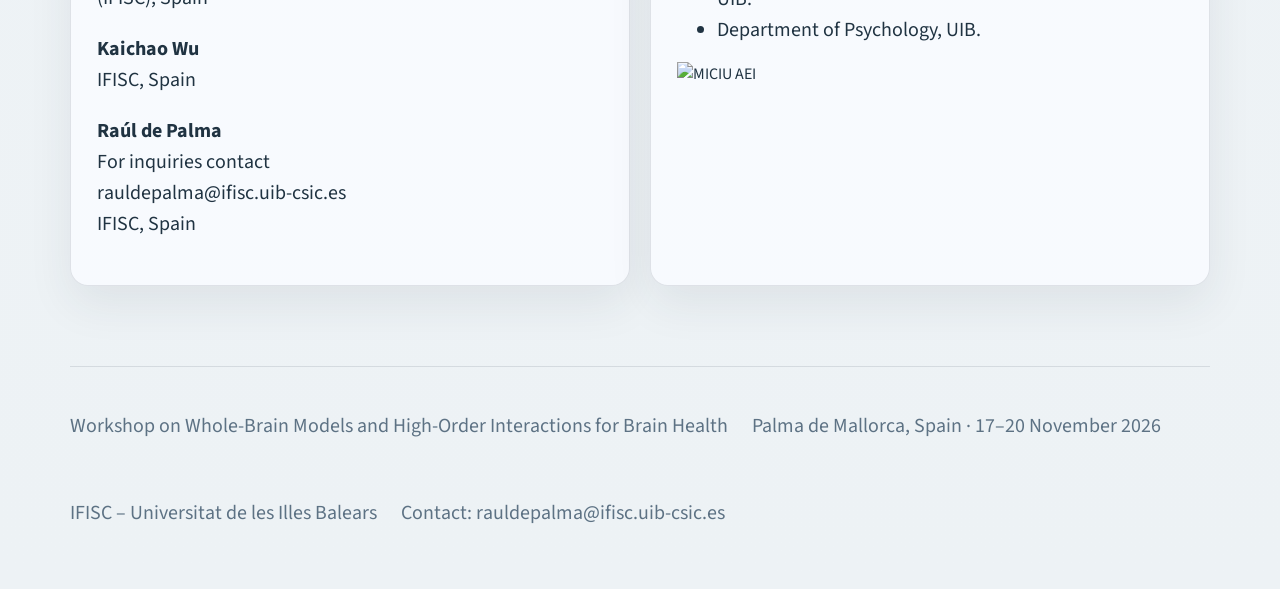
==== commit b6eeb0cb: "Update venue to Complex Balear de Recerca with map link" ====
--- a/index.html
+++ b/index.html
@@ -8,6 +8,21 @@
       name="description"
       content="International workshop on whole-brain computational modeling and high-order interaction analysis for human neuroimaging and brain health. IFISC–UIB, Palma de Mallorca, 17–20 November 2026."
     />
+    <meta property="og:type" content="website" />
+    <meta property="og:title" content="Whole-Brain Models &amp; High-Order Interactions — Palma 2026" />
+    <meta
+      property="og:description"
+      content="International workshop on whole-brain computational modeling and high-order interaction analysis for human neuroimaging and brain health. IFISC–UIB, Palma de Mallorca, 17–20 November 2026."
+    />
+    <meta property="og:url" content="https://rubenherzog.github.io/workshop-wbm-hoi-2026/" />
+    <meta property="og:image" content="https://rubenherzog.github.io/workshop-wbm-hoi-2026/images/logo-uib-vertical-color_transparente.png" />
+    <meta name="twitter:card" content="summary" />
+    <meta name="twitter:title" content="Whole-Brain Models &amp; High-Order Interactions — Palma 2026" />
+    <meta
+      name="twitter:description"
+      content="International workshop on whole-brain computational modeling and high-order interaction analysis for human neuroimaging and brain health. IFISC–UIB, Palma de Mallorca, 17–20 November 2026."
+    />
+    <meta name="twitter:image" content="https://rubenherzog.github.io/workshop-wbm-hoi-2026/images/logo-uib-vertical-color_transparente.png" />
     <link rel="preconnect" href="https://fonts.googleapis.com" />
     <link rel="preconnect" href="https://fonts.gstatic.com" crossorigin />
     <link
@@ -76,7 +91,7 @@
             </div>
             <div class="detail-block">
               <span class="detail-title">Venue</span>
-              <span class="detail-text">TBC, UIB</span>
+              <span class="detail-text"><a href="https://maps.app.goo.gl/CQuo56eEEArxxfoJ7" target="_blank" rel="noreferrer">Complex Balear de Recerca</a></span>
             </div>
             <div class="detail-block">
               <span class="detail-title">Format</span>
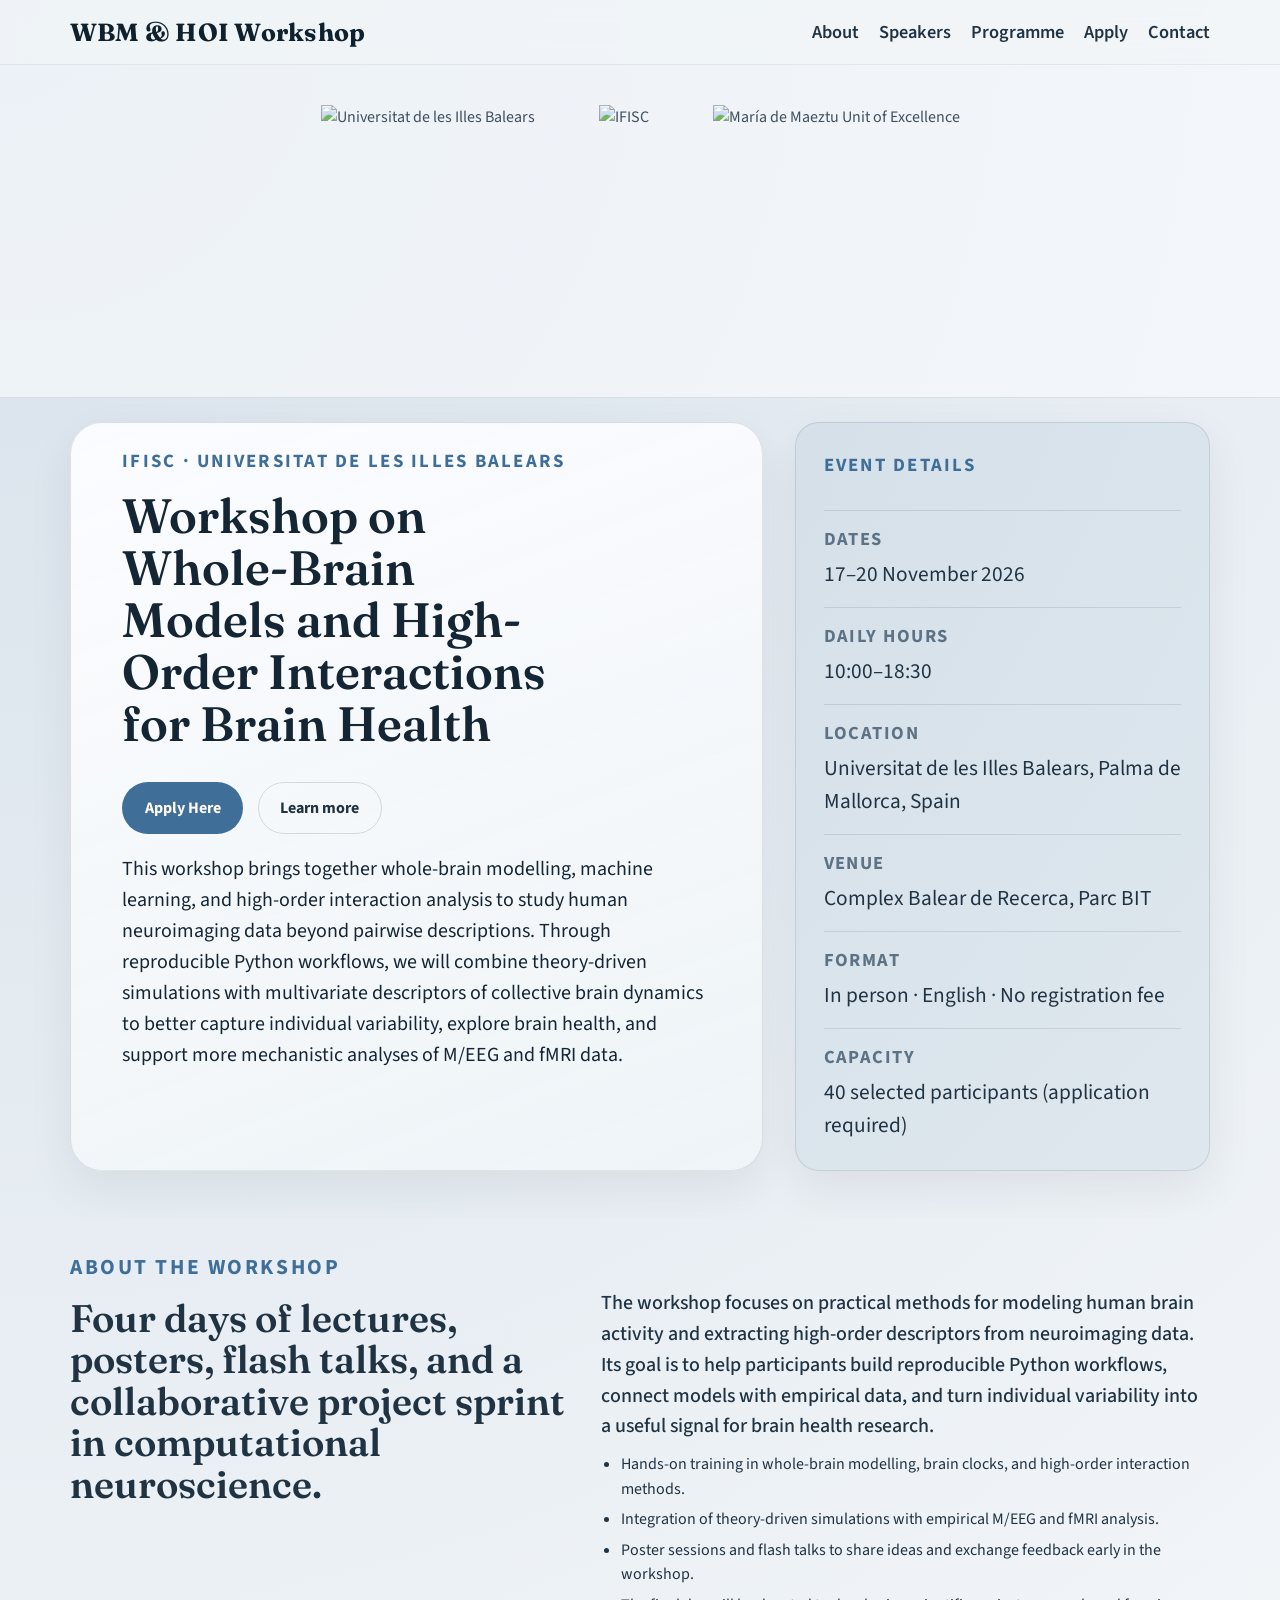
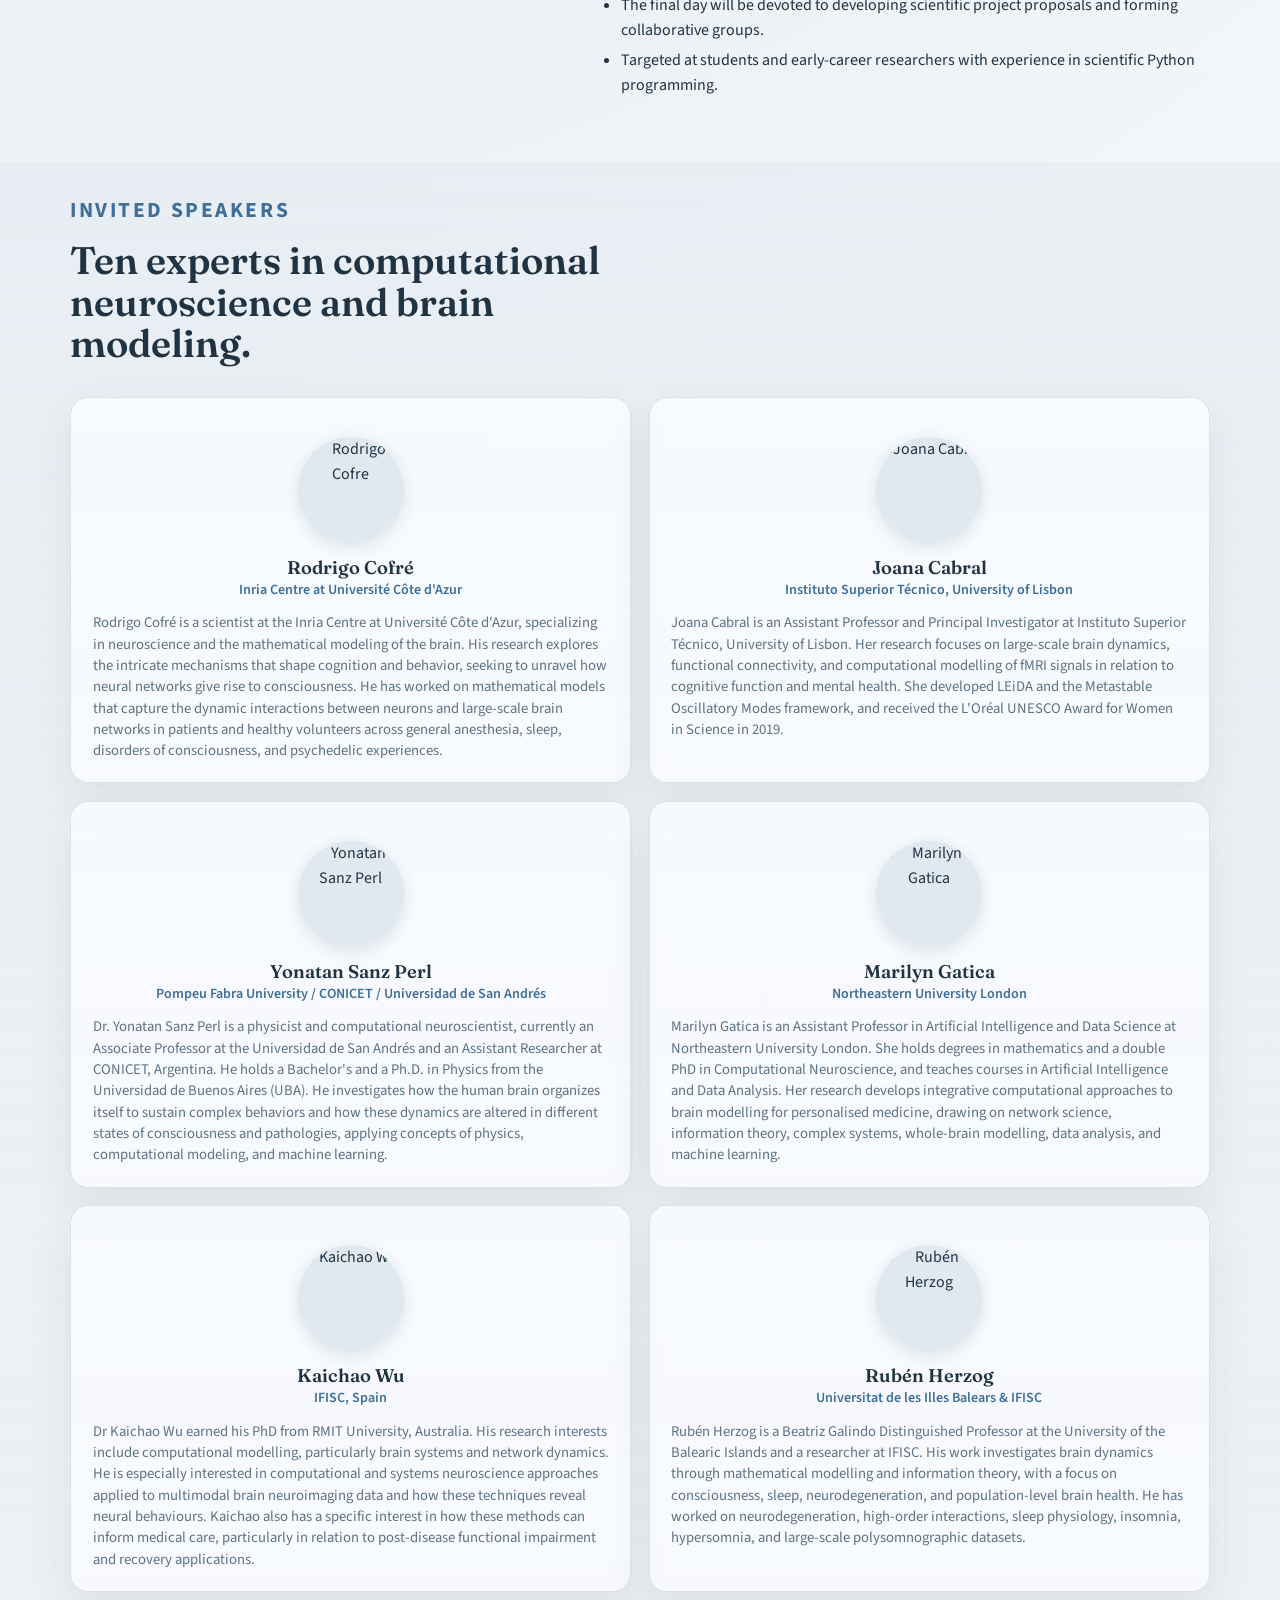
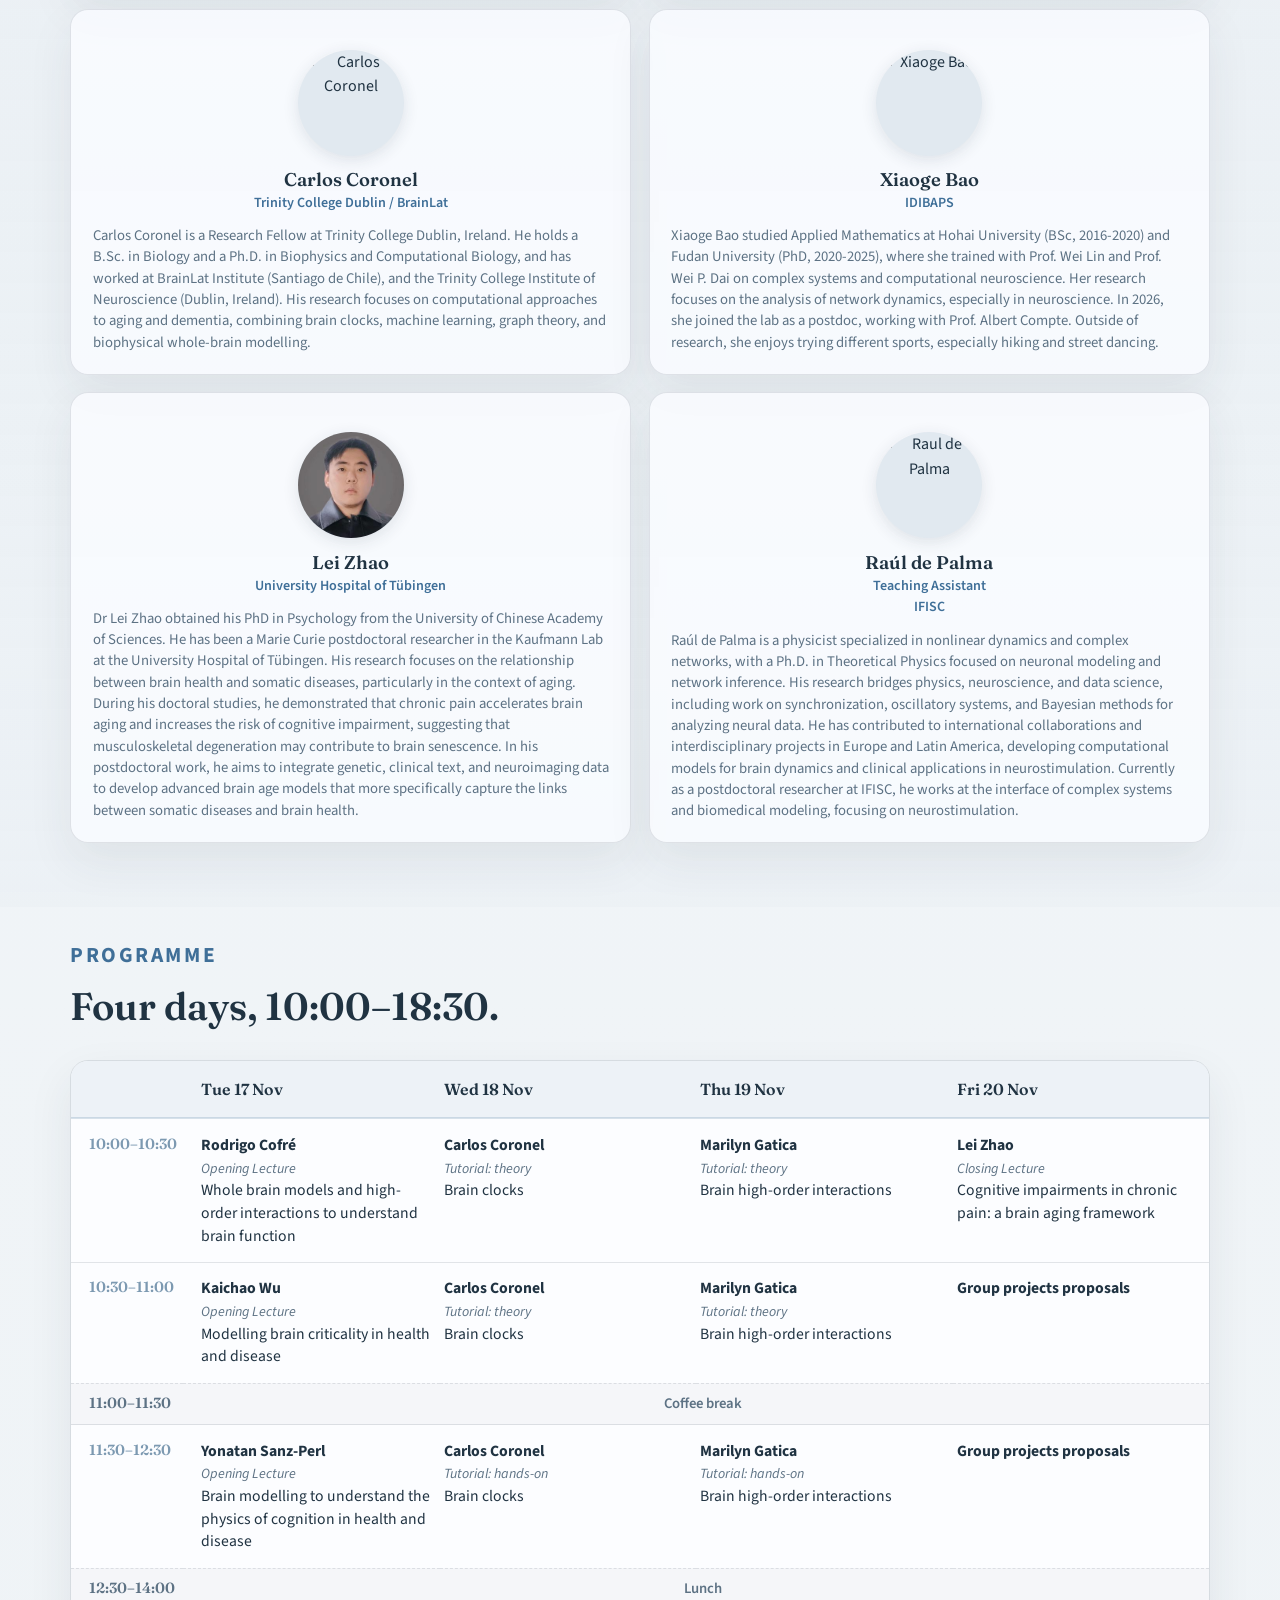
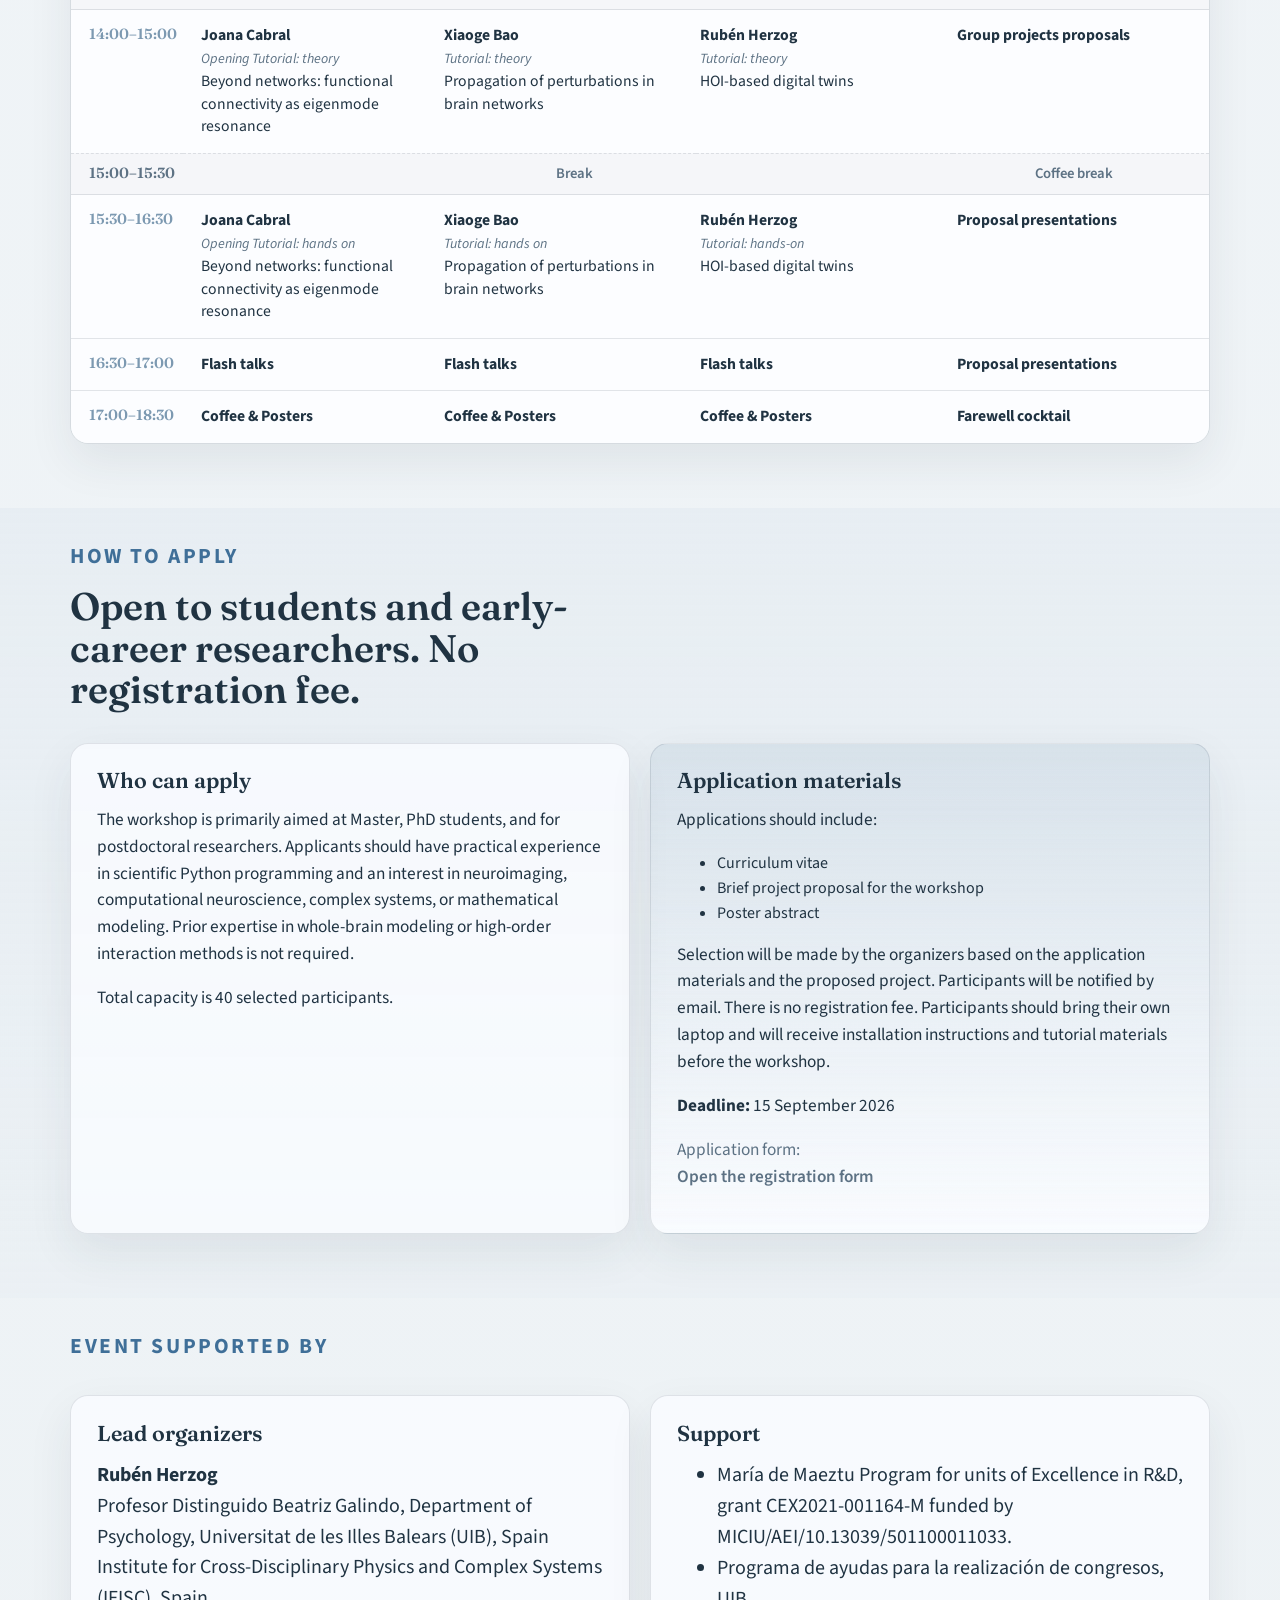
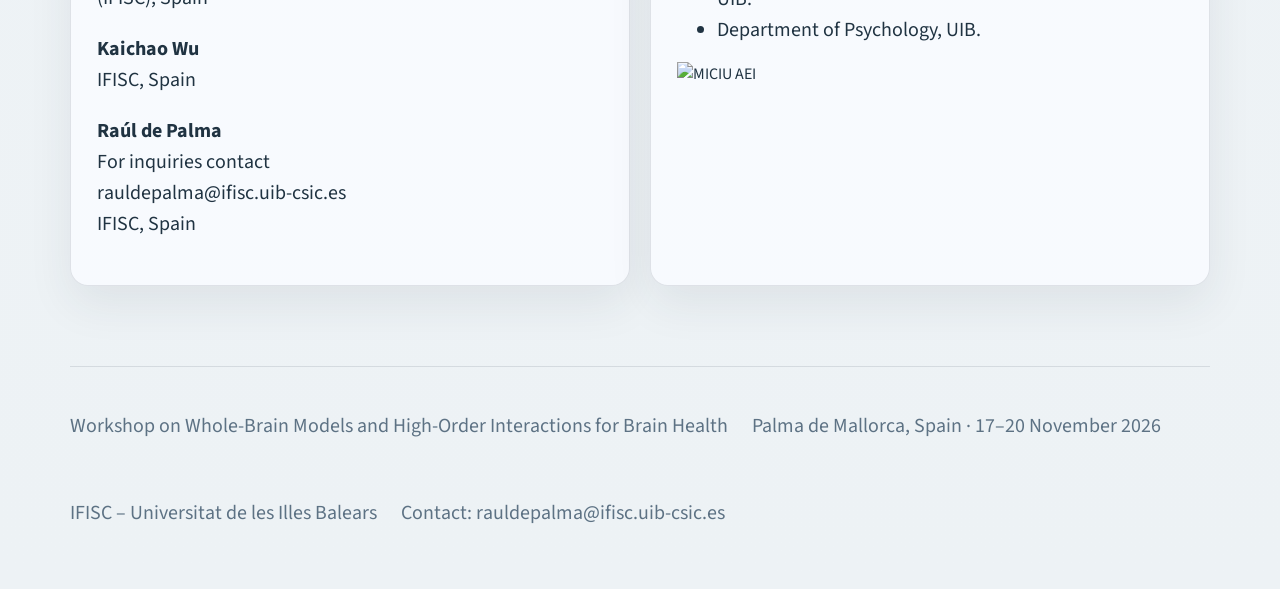
==== commit 42fb1d88: "Add Parc BIT to venue name" ====
--- a/index.html
+++ b/index.html
@@ -91,7 +91,7 @@
             </div>
             <div class="detail-block">
               <span class="detail-title">Venue</span>
-              <span class="detail-text"><a href="https://maps.app.goo.gl/CQuo56eEEArxxfoJ7" target="_blank" rel="noreferrer">Complex Balear de Recerca</a></span>
+              <span class="detail-text"><a href="https://maps.app.goo.gl/CQuo56eEEArxxfoJ7" target="_blank" rel="noreferrer">Complex Balear de Recerca, Parc BIT</a></span>
             </div>
             <div class="detail-block">
               <span class="detail-title">Format</span>
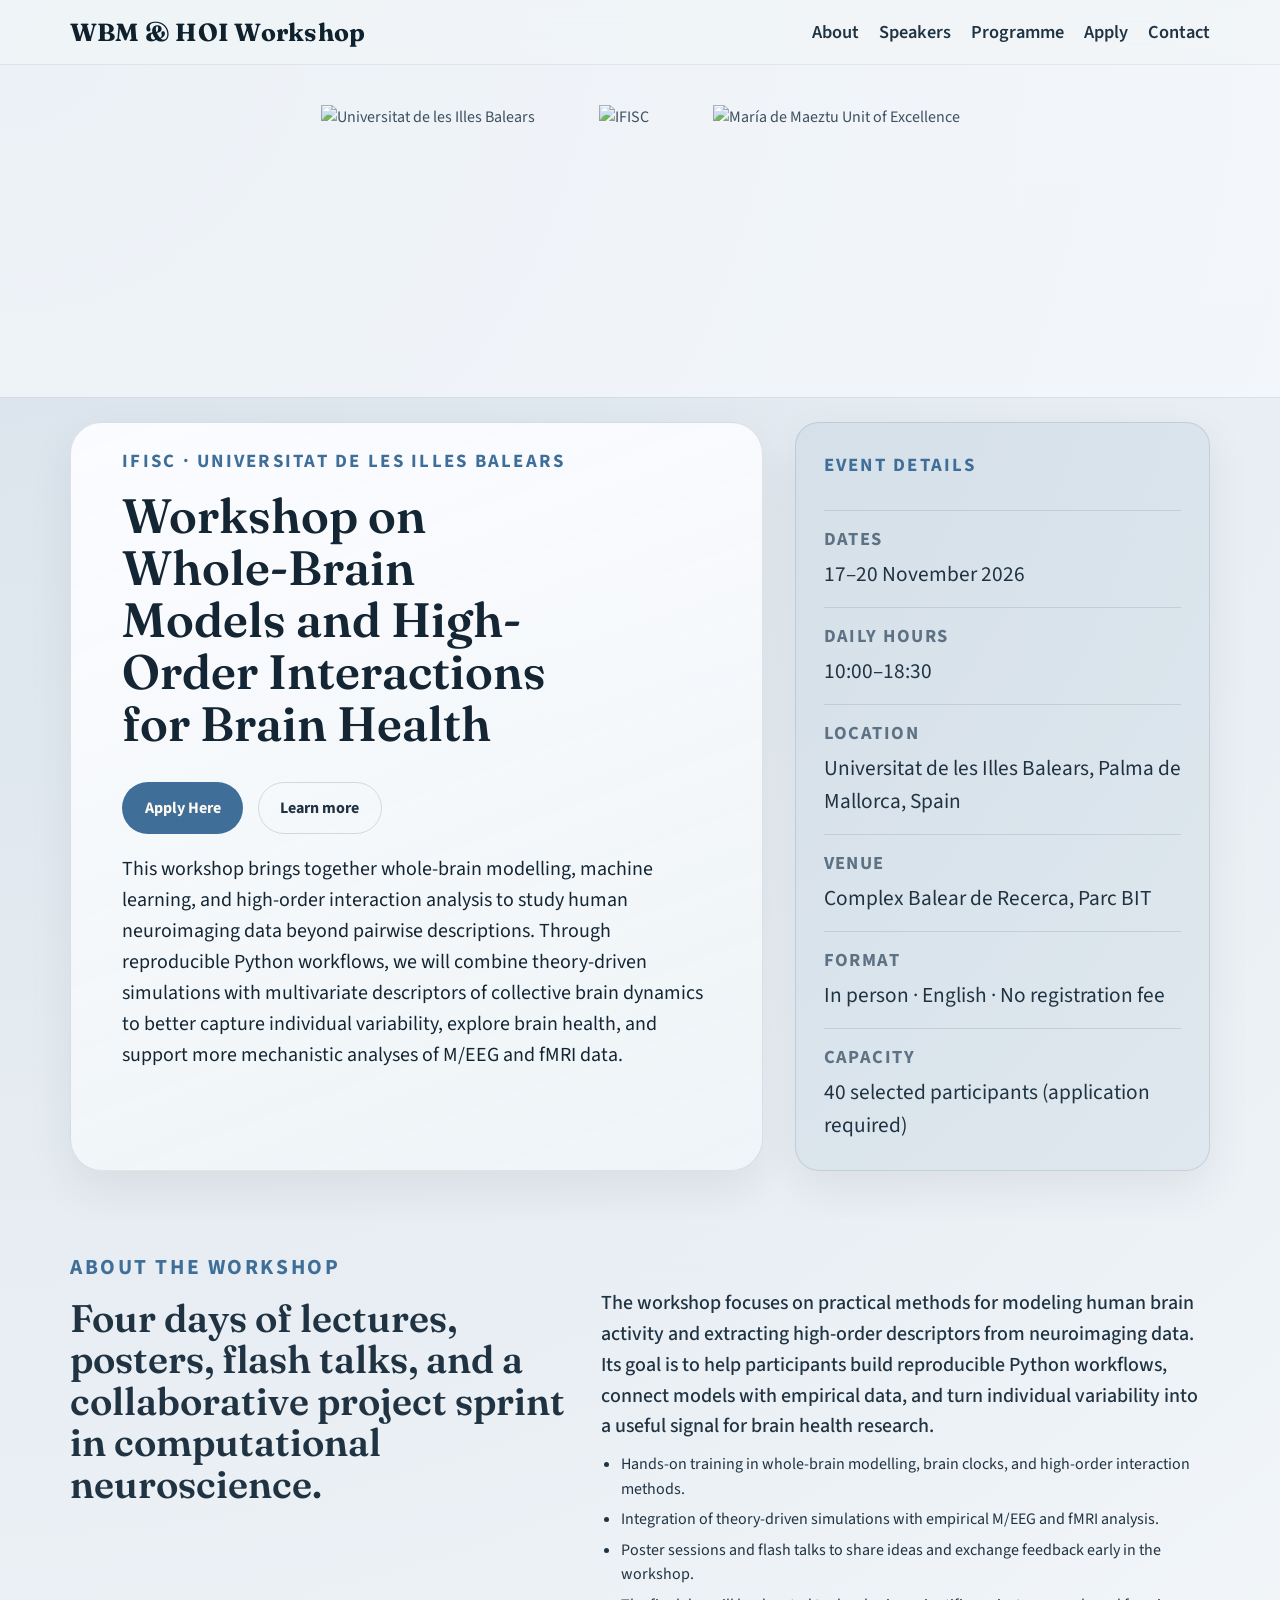
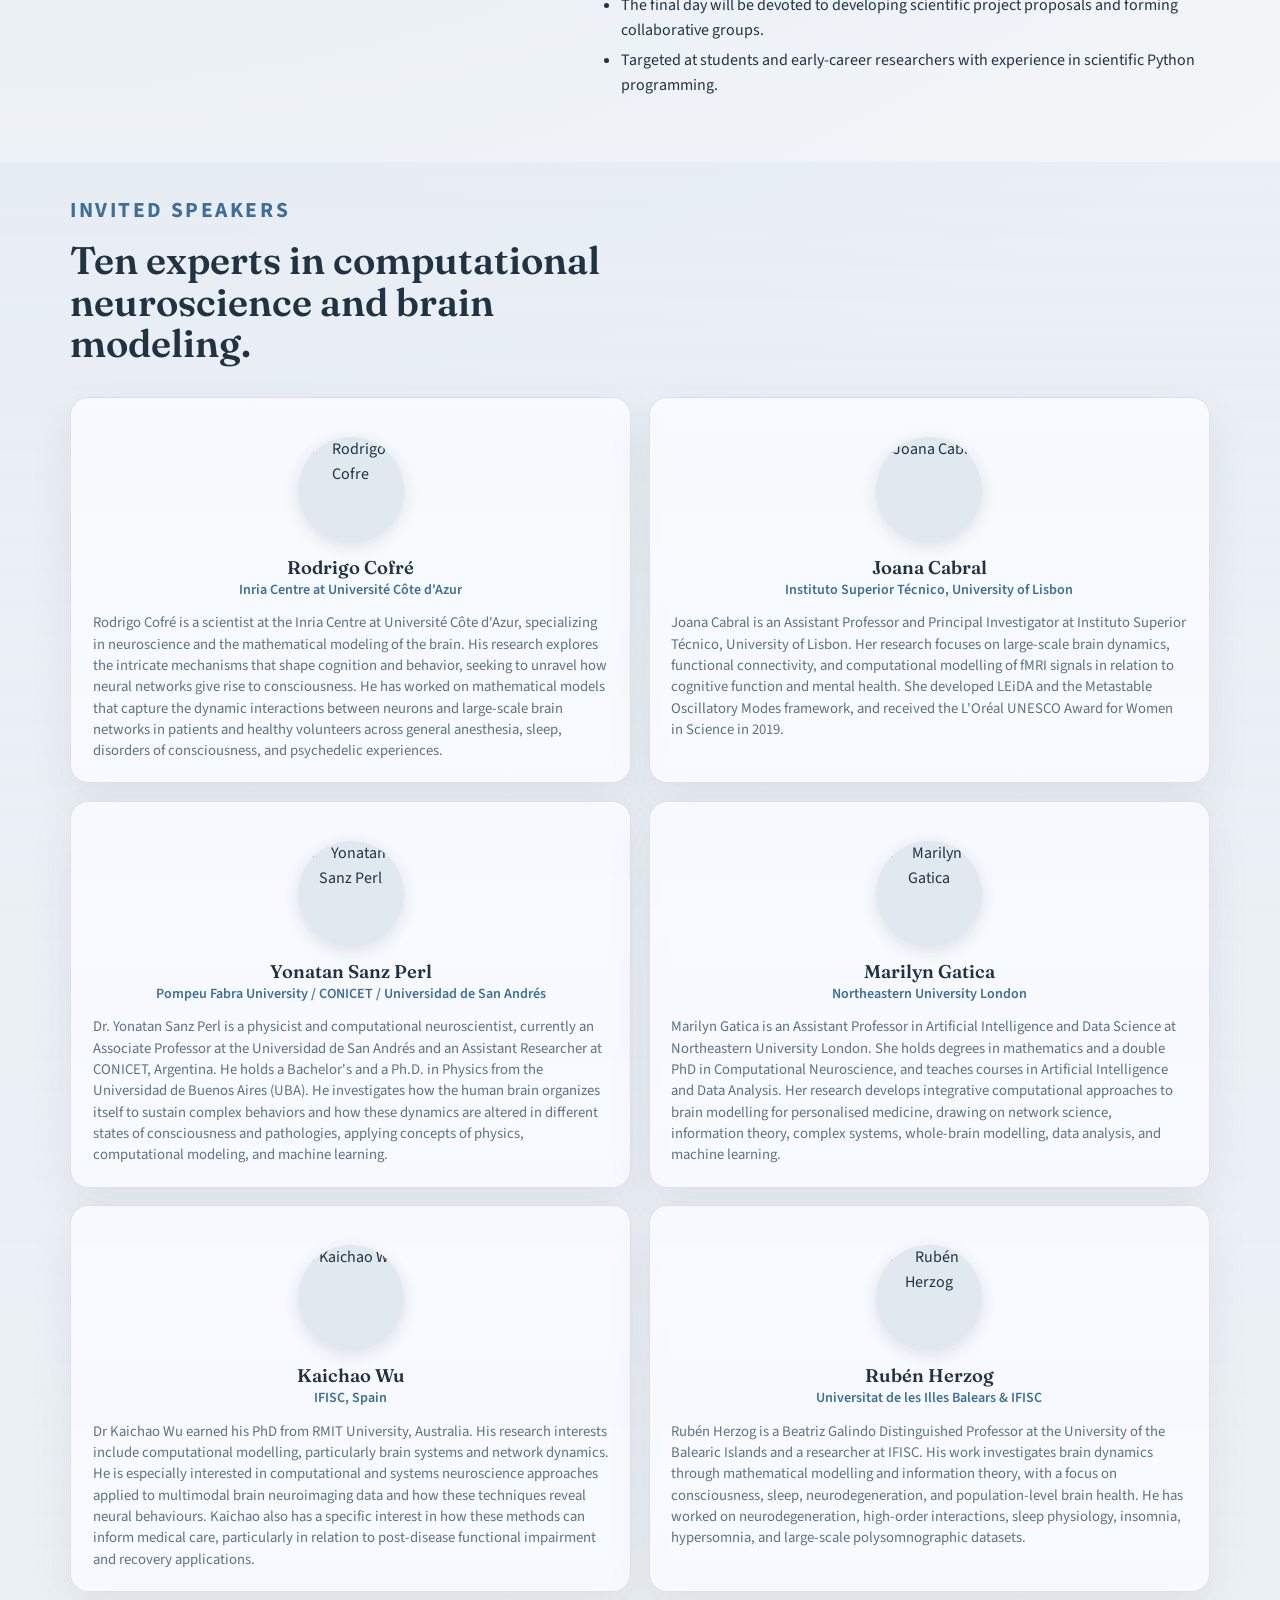
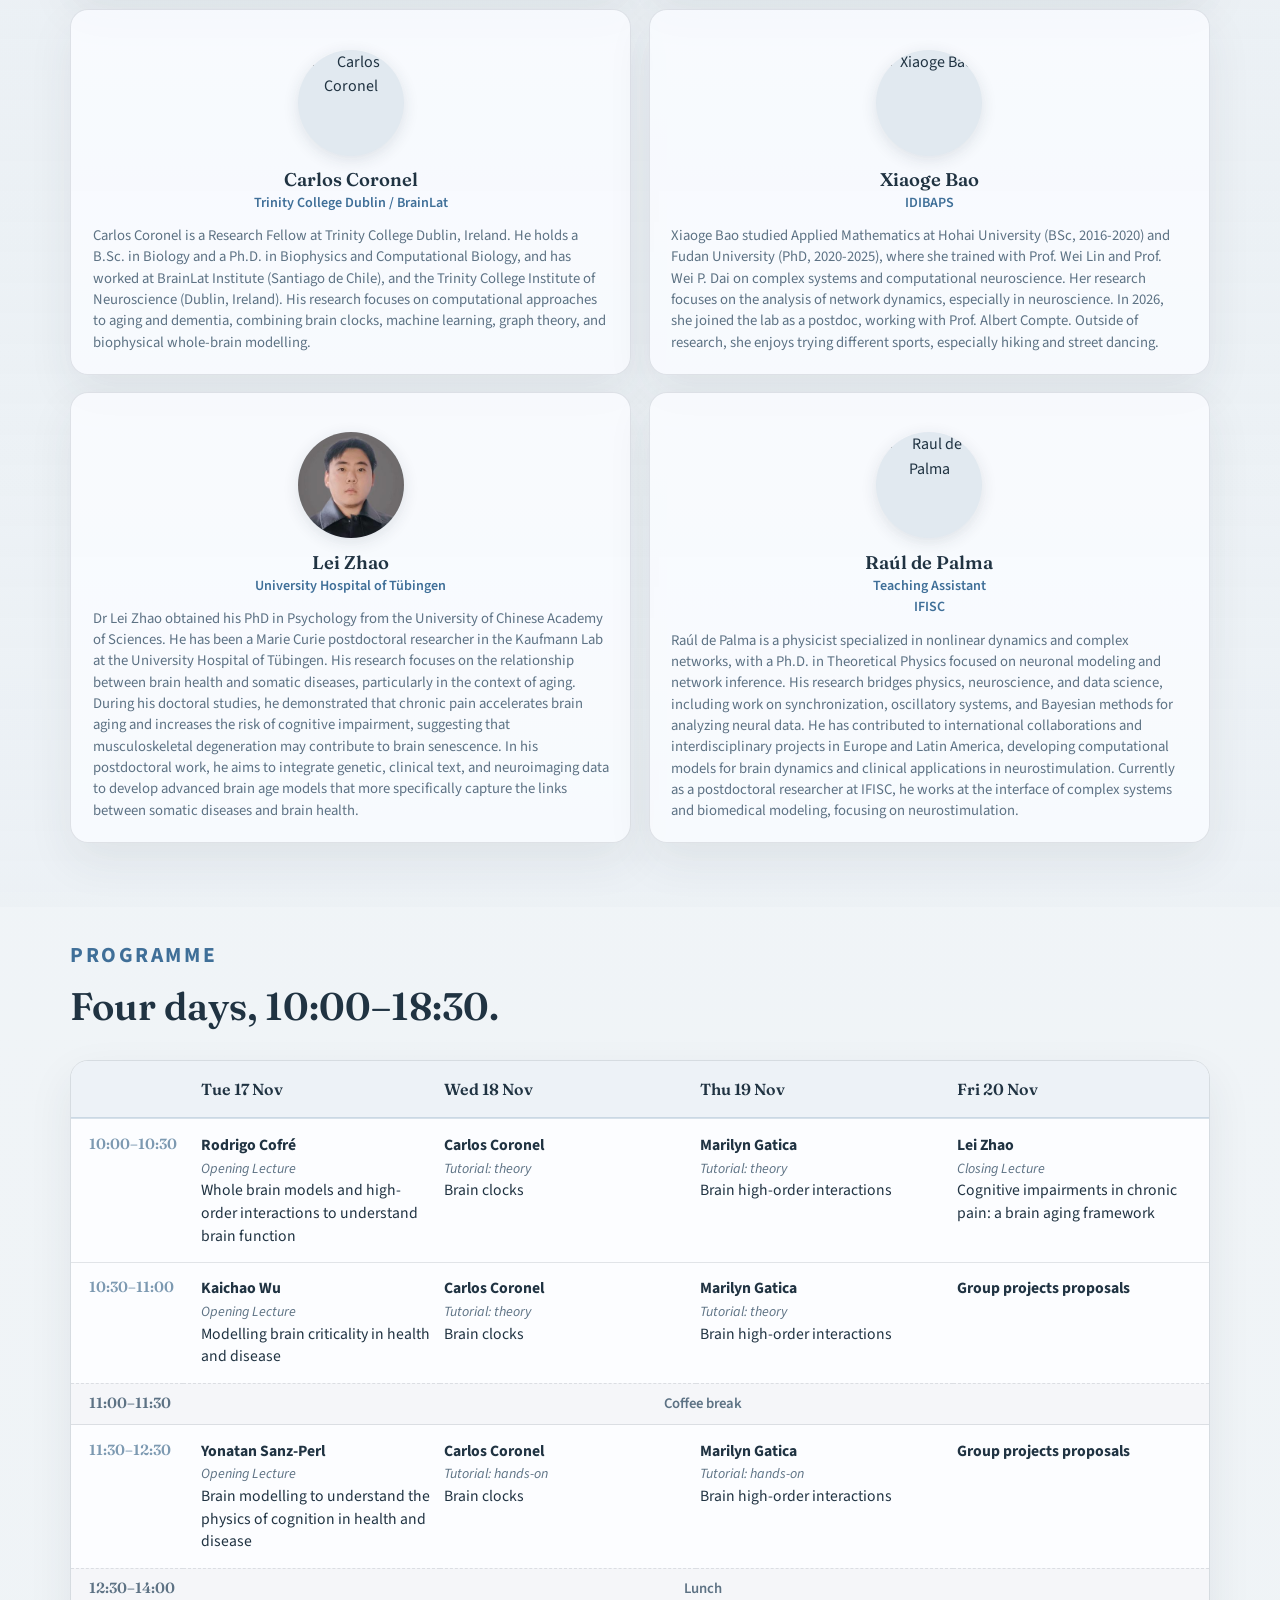
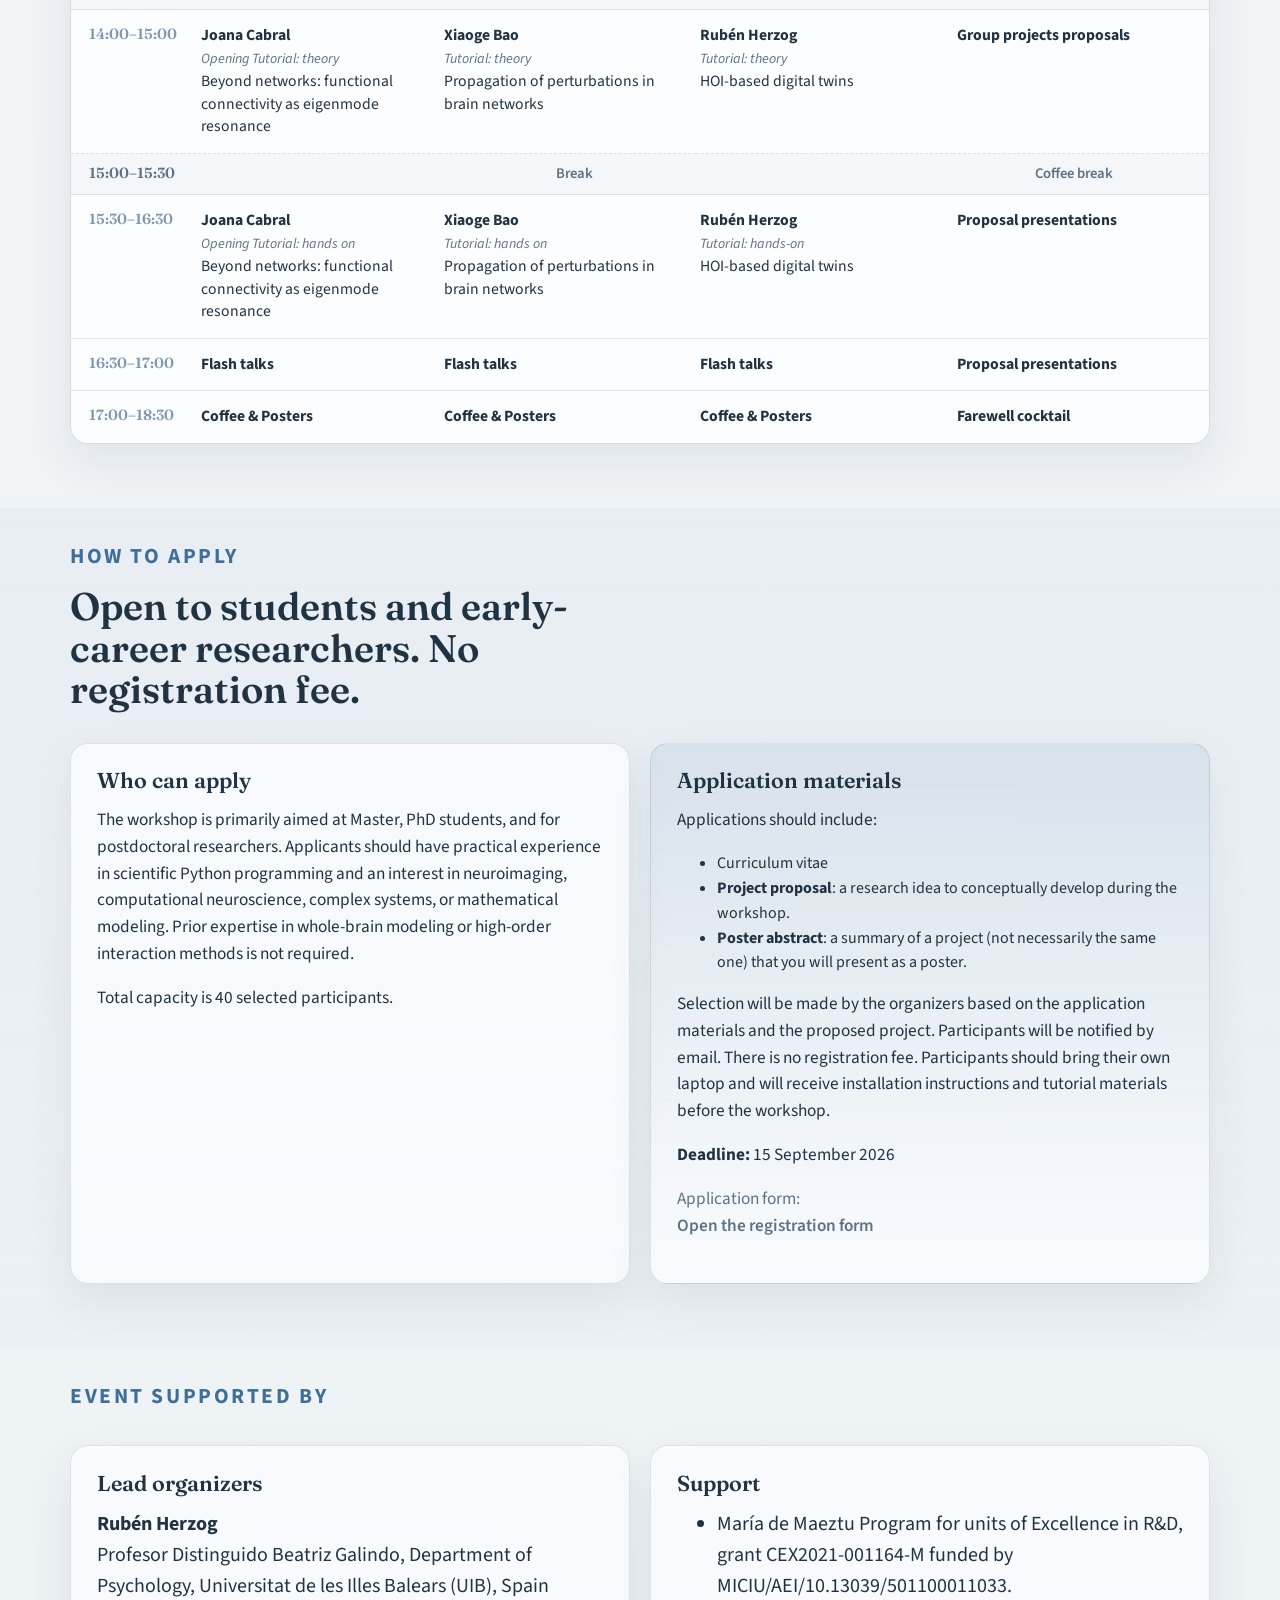
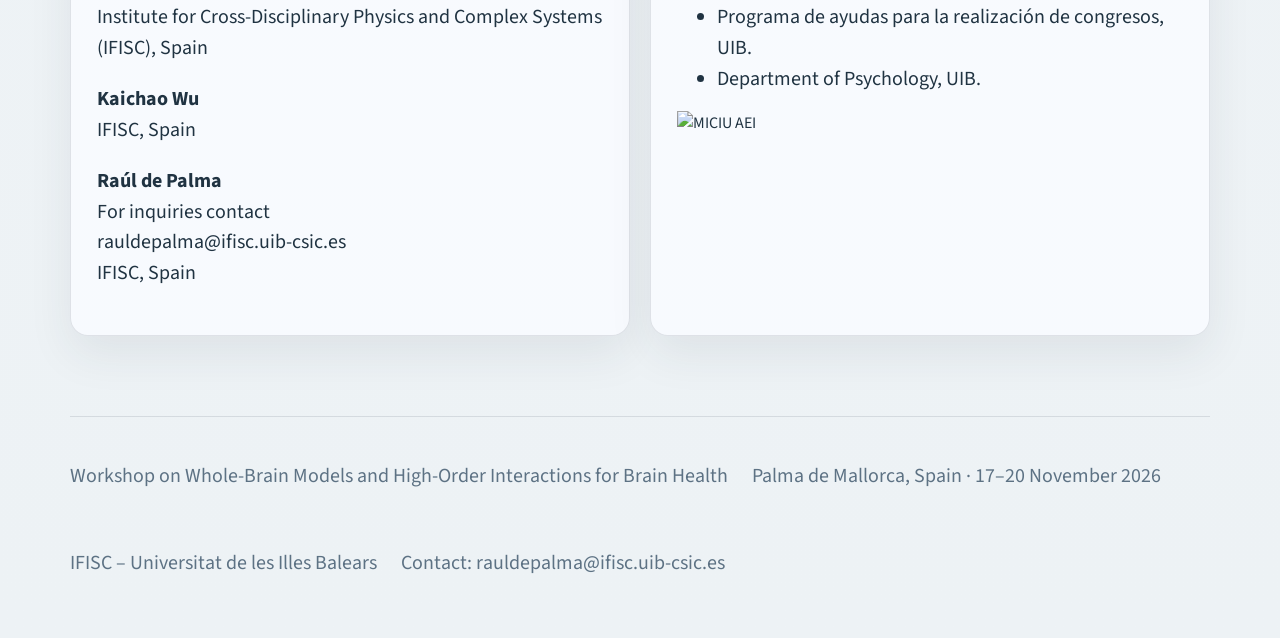
==== commit a628190a: "Clarify project proposal vs poster abstract in application materials Co-Authored-By: Claude Sonnet 5" ====
--- a/index.html
+++ b/index.html
@@ -415,8 +415,8 @@
               <p>Applications should include:</p>
               <ul>
                 <li>Curriculum vitae</li>
-                <li>Brief project proposal for the workshop</li>
-                <li>Poster abstract</li>
+                <li><strong>Project proposal</strong>: a research idea to conceptually develop during the workshop.</li>
+                <li><strong>Poster abstract</strong>: a summary of a project (not necessarily the same one) that you will present as a poster.</li>
               </ul>
               <p>
                 Selection will be made by the organizers based on the application materials and the proposed project.
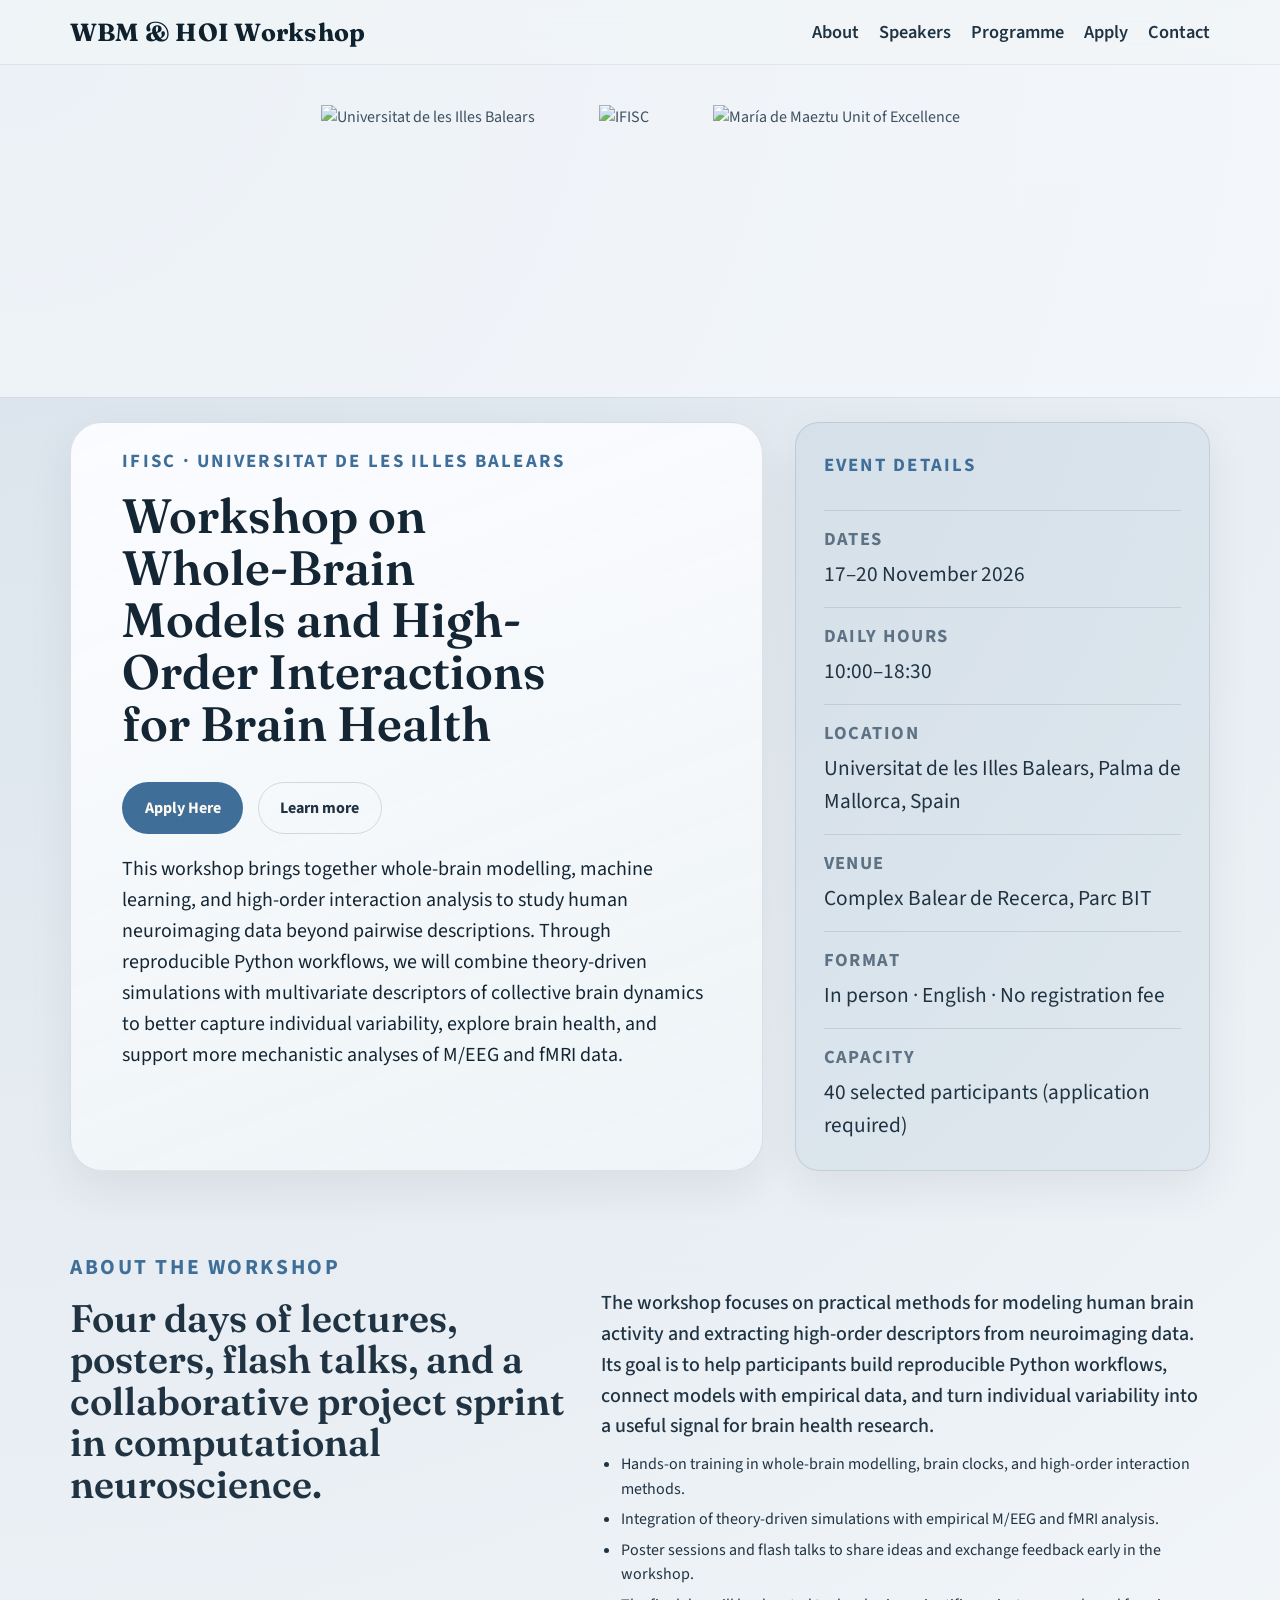
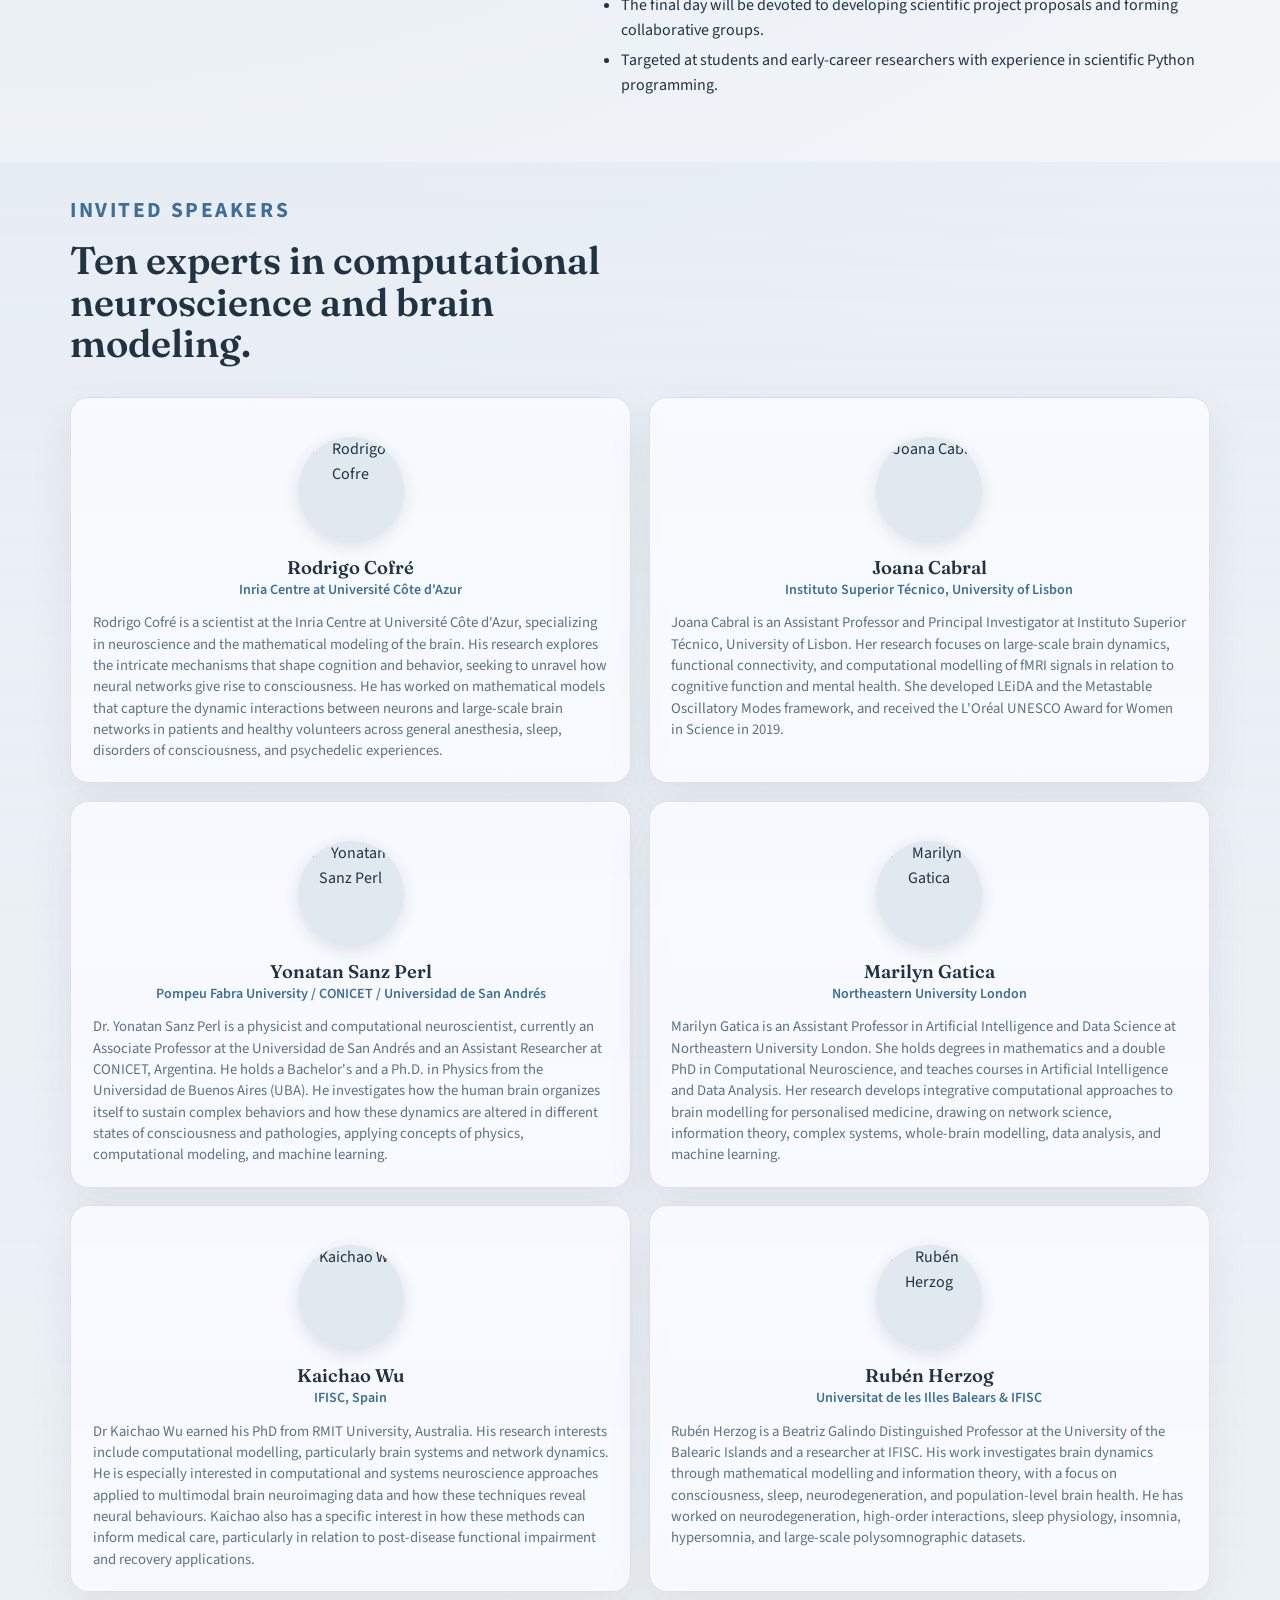
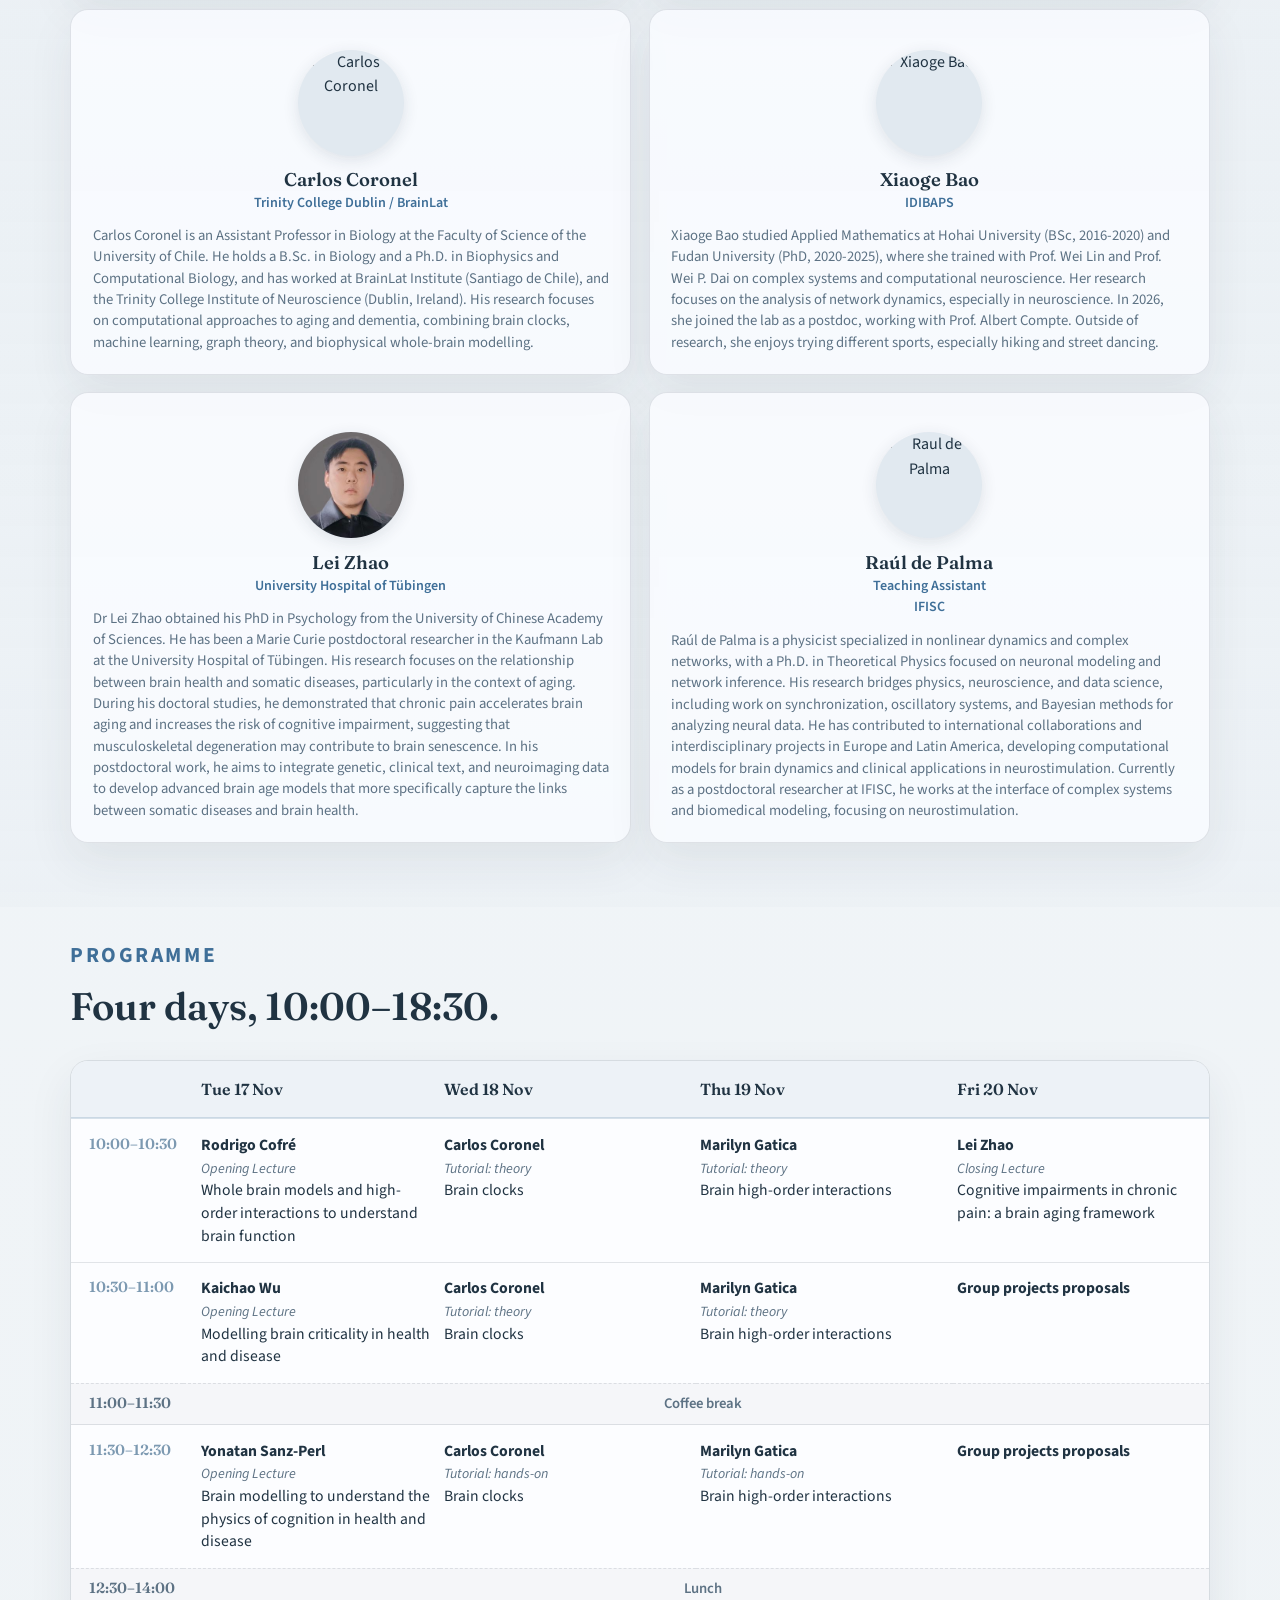
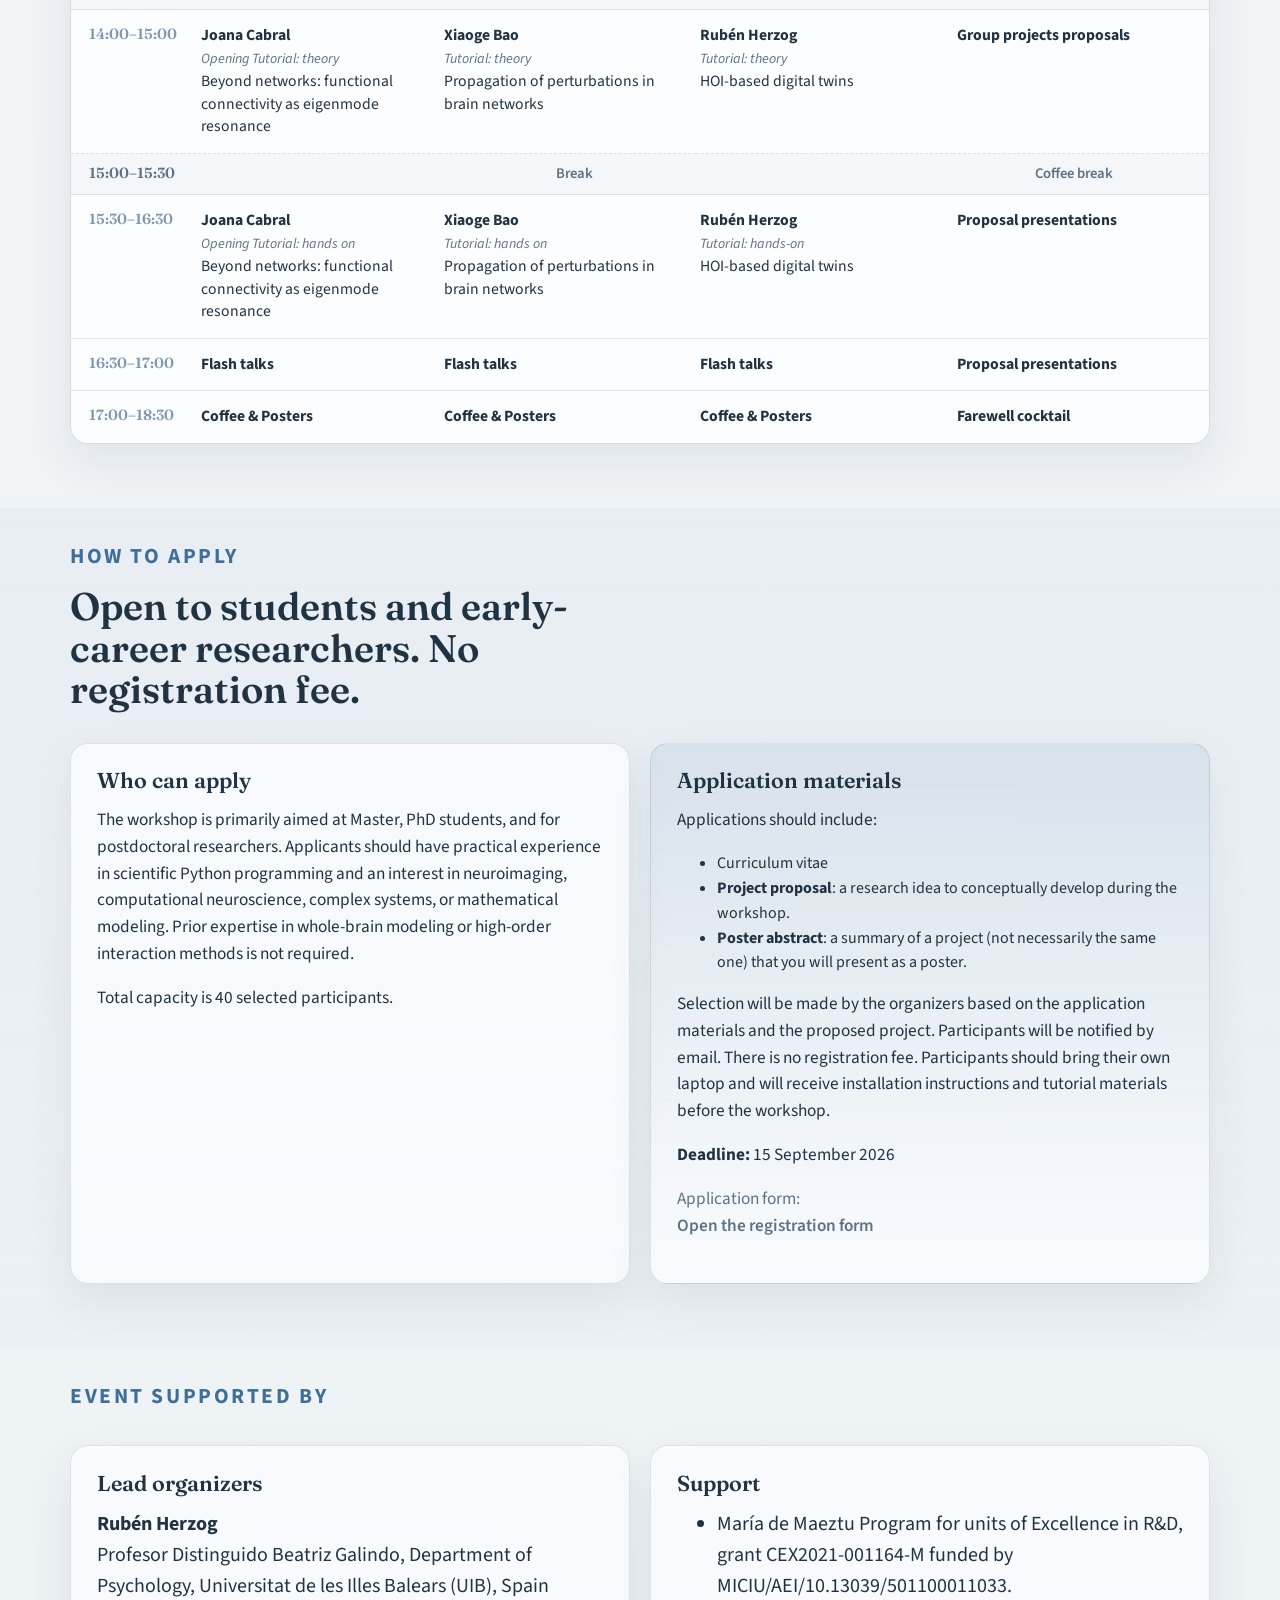
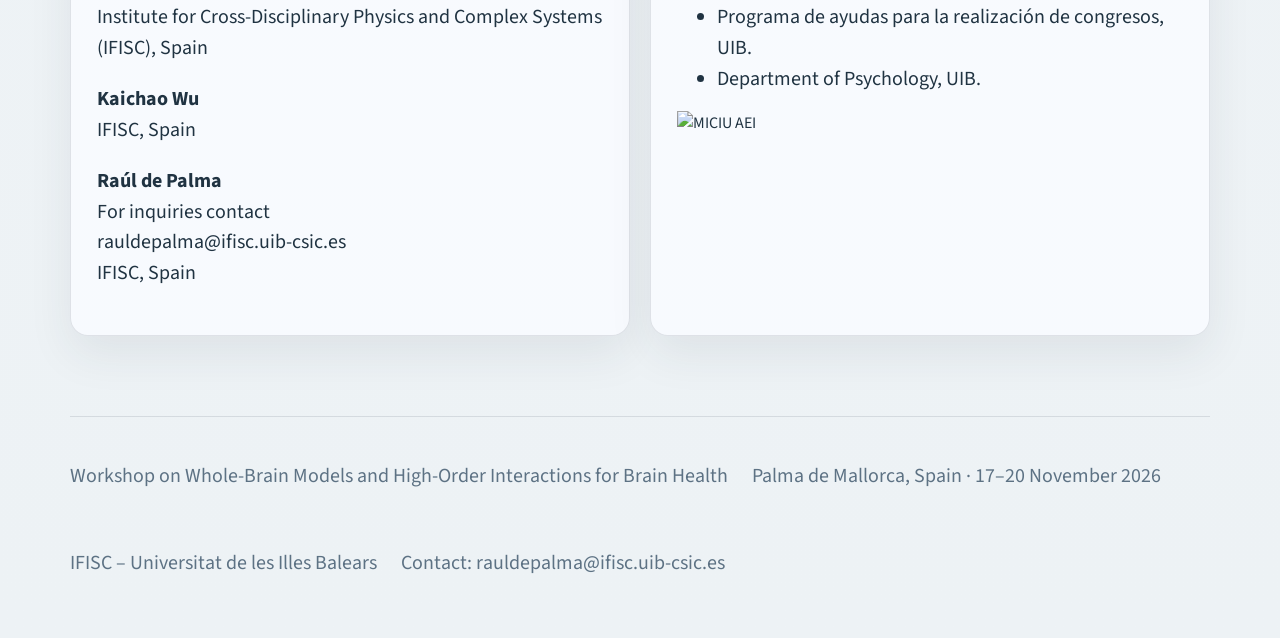
==== commit 32b5efec: "Update index.html" ====
--- a/index.html
+++ b/index.html
@@ -240,7 +240,7 @@
               <p class="speaker-name"><a href="https://scholar.google.com/citations?user=dBnWpTIAAAAJ&hl=es&oi=ao" target="_blank" rel="noreferrer">Carlos Coronel</a></p>
               <p class="speaker-affiliation">Trinity College Dublin / BrainLat</p>
               <p class="speaker-bio">
-                Carlos Coronel is a Research Fellow at Trinity College Dublin, Ireland. He holds a B.Sc. in Biology and a
+                Carlos Coronel is an Assistant Professor in Biology at the Faculty of Science of the University of Chile. He holds a B.Sc. in Biology and a
                 Ph.D. in Biophysics and Computational Biology, and has worked at BrainLat Institute (Santiago de Chile), and the Trinity College
                 Institute of Neuroscience (Dublin, Ireland). His research focuses on computational approaches to aging and dementia,
                 combining brain clocks, machine learning, graph theory, and biophysical whole-brain modelling.
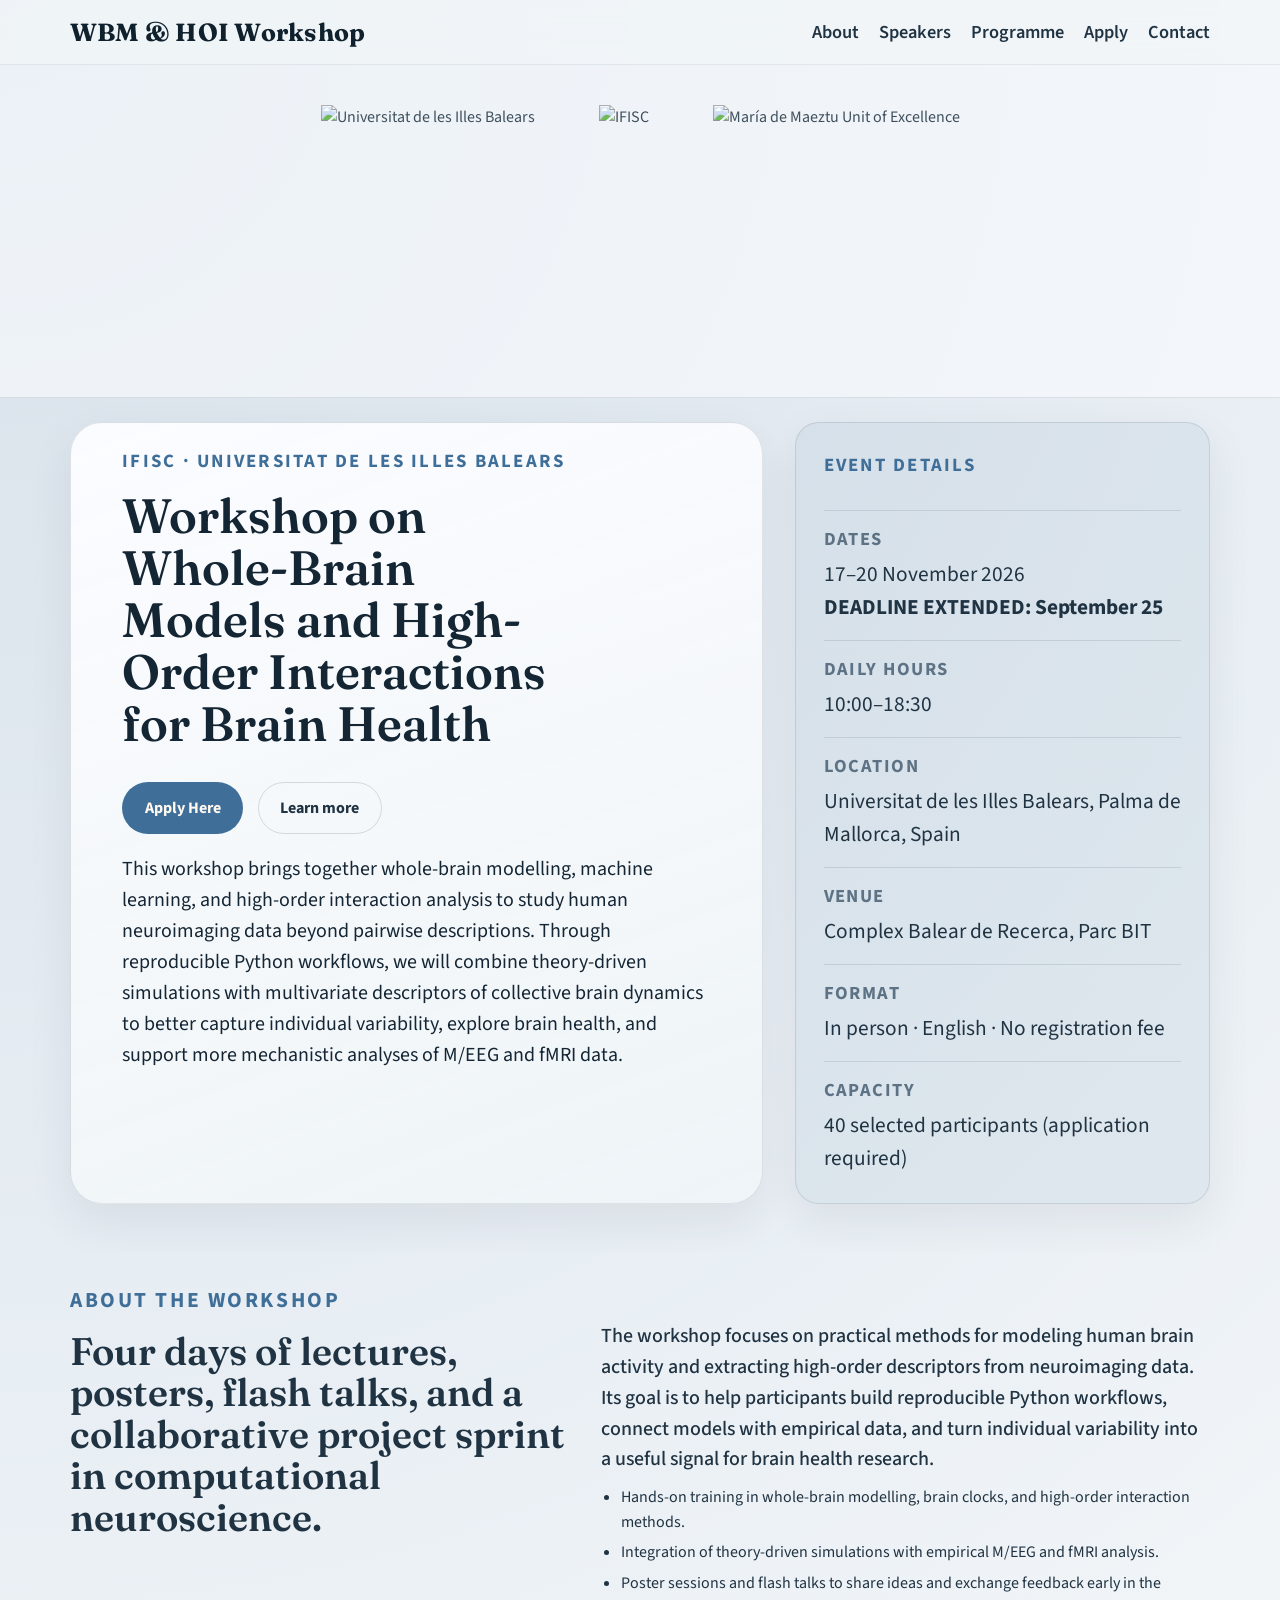
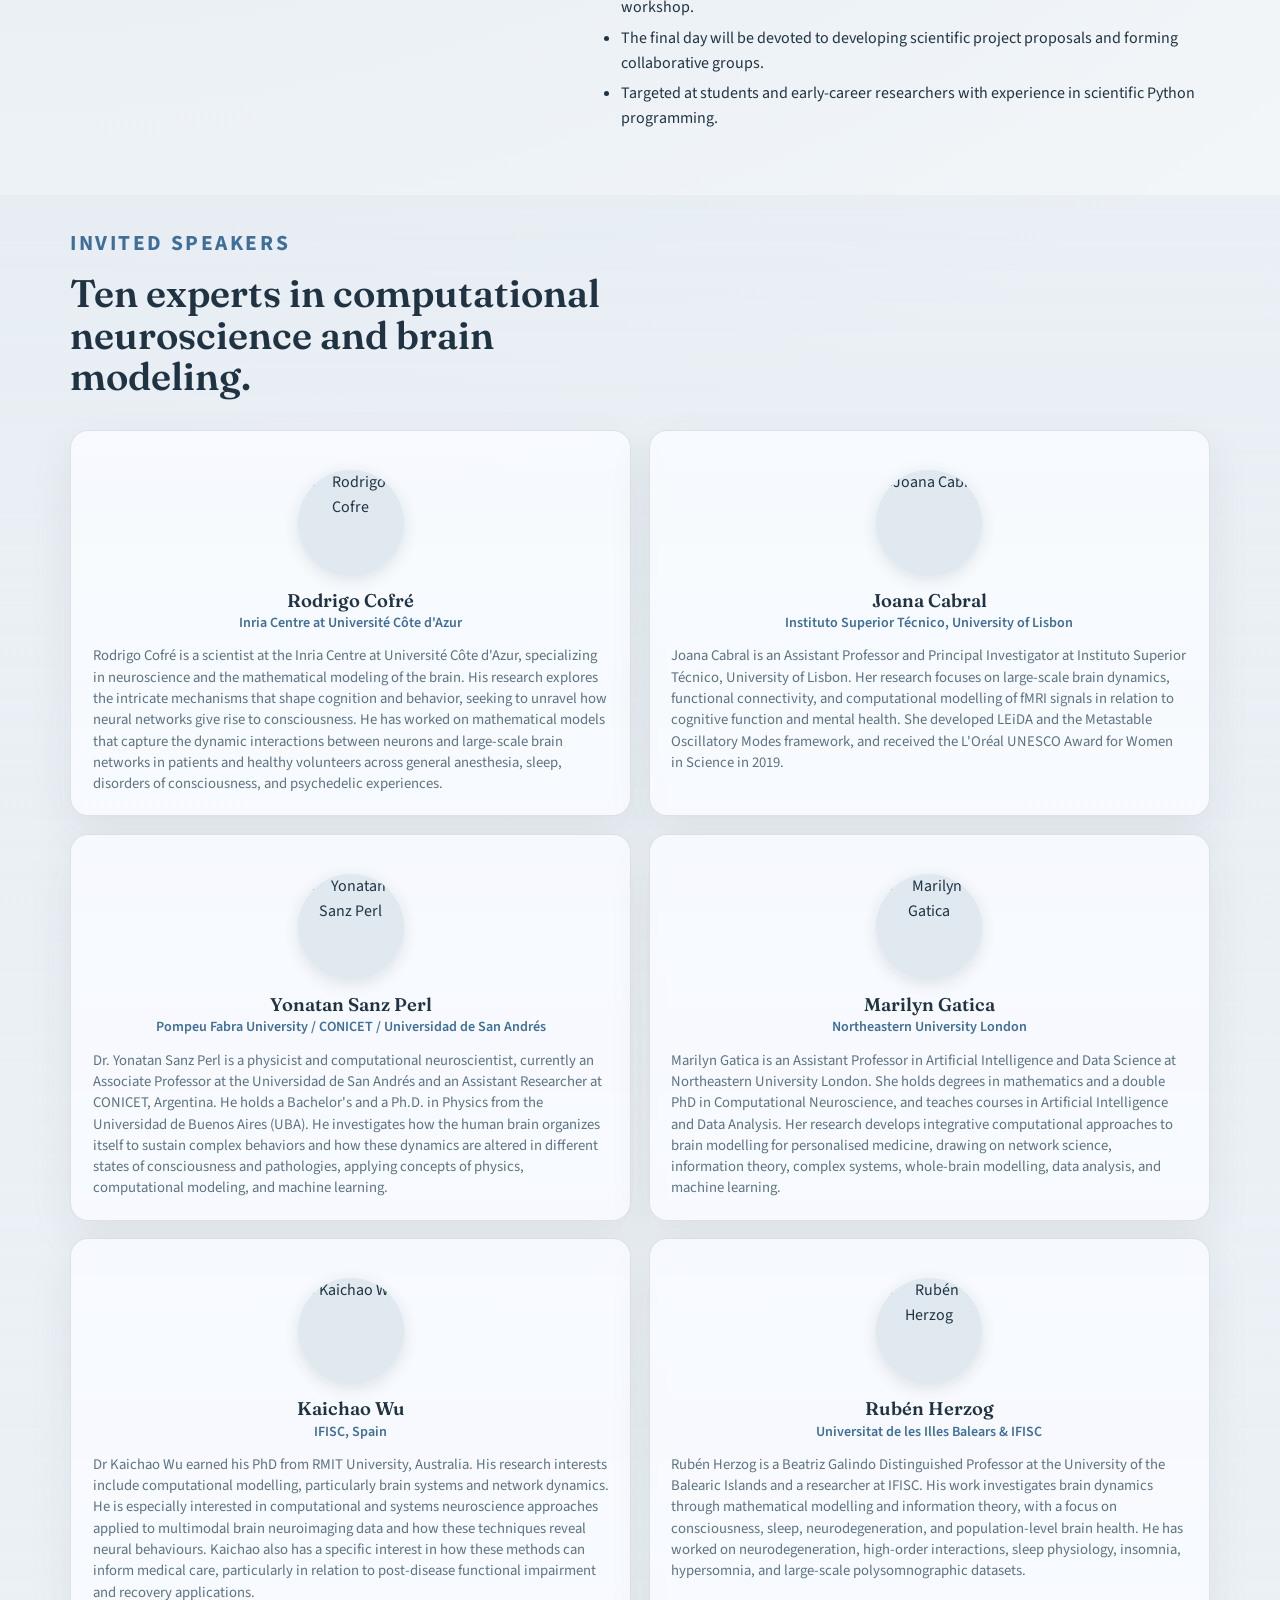
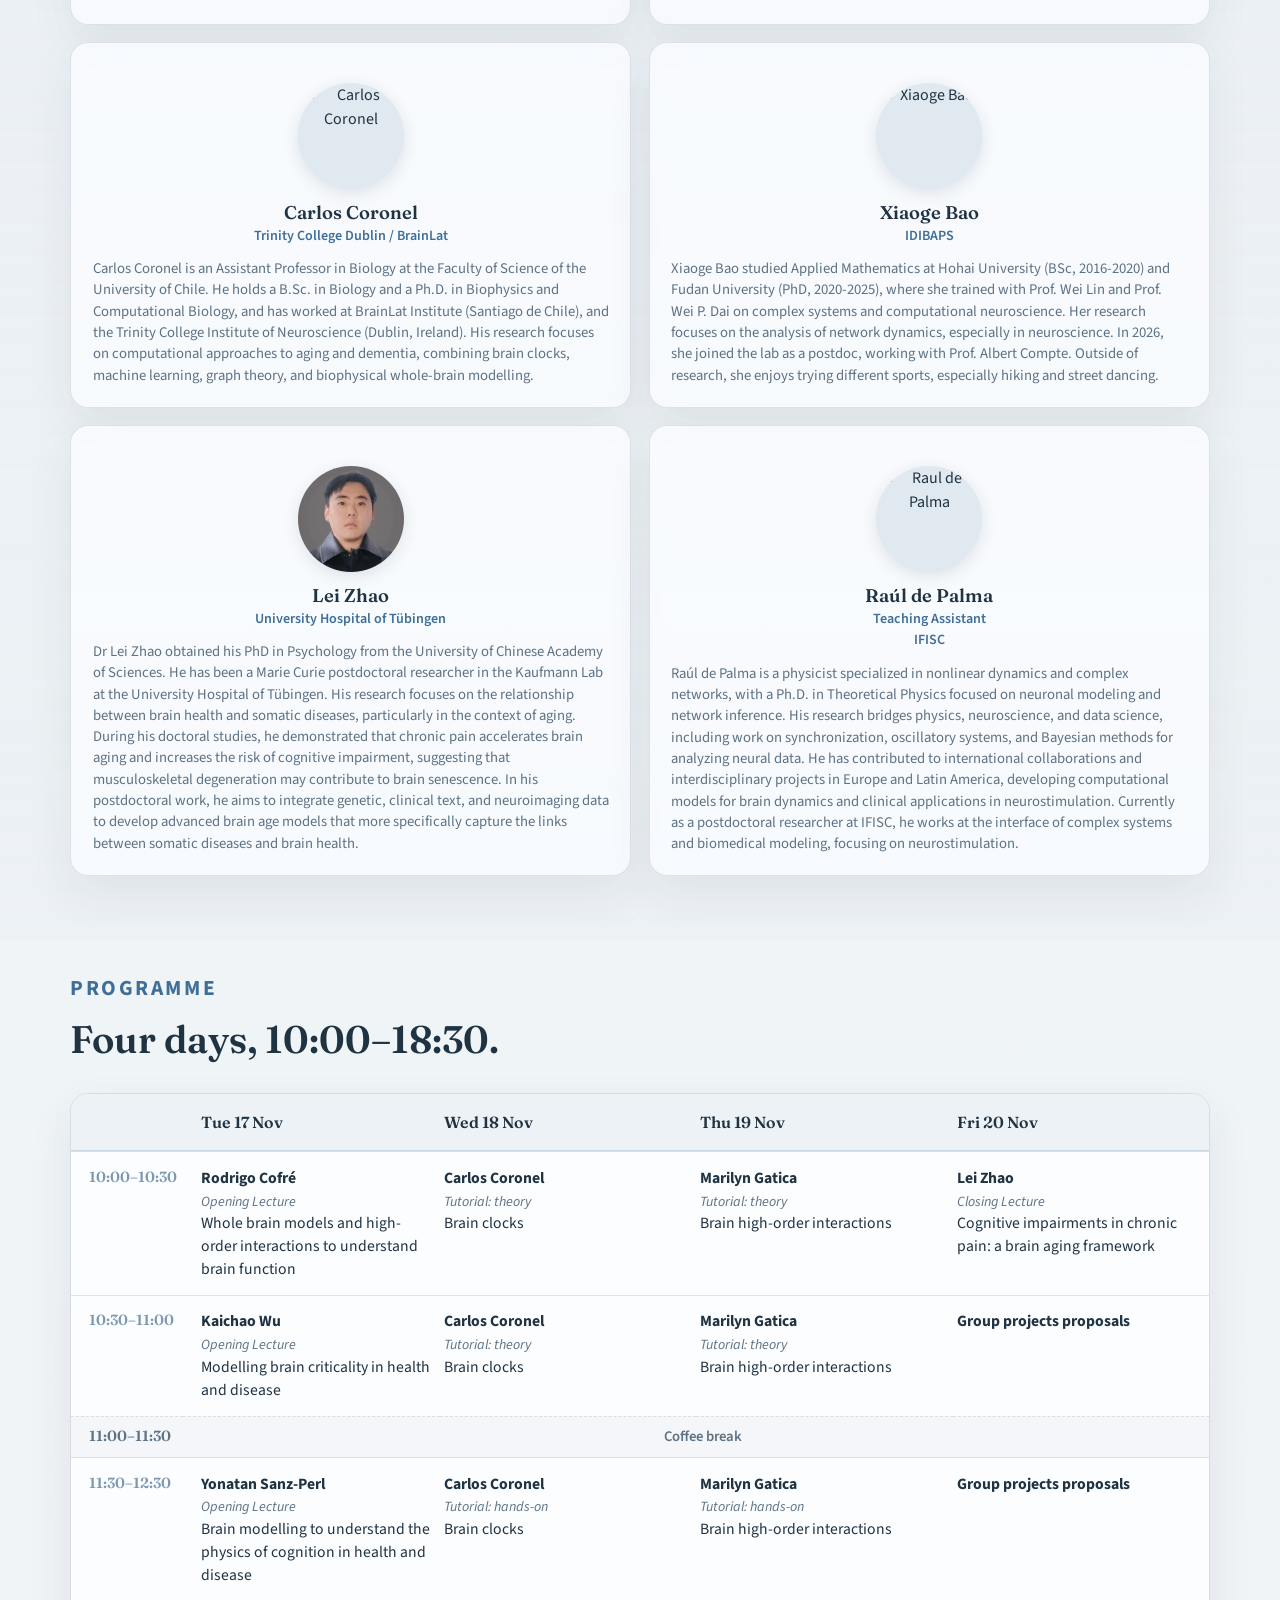
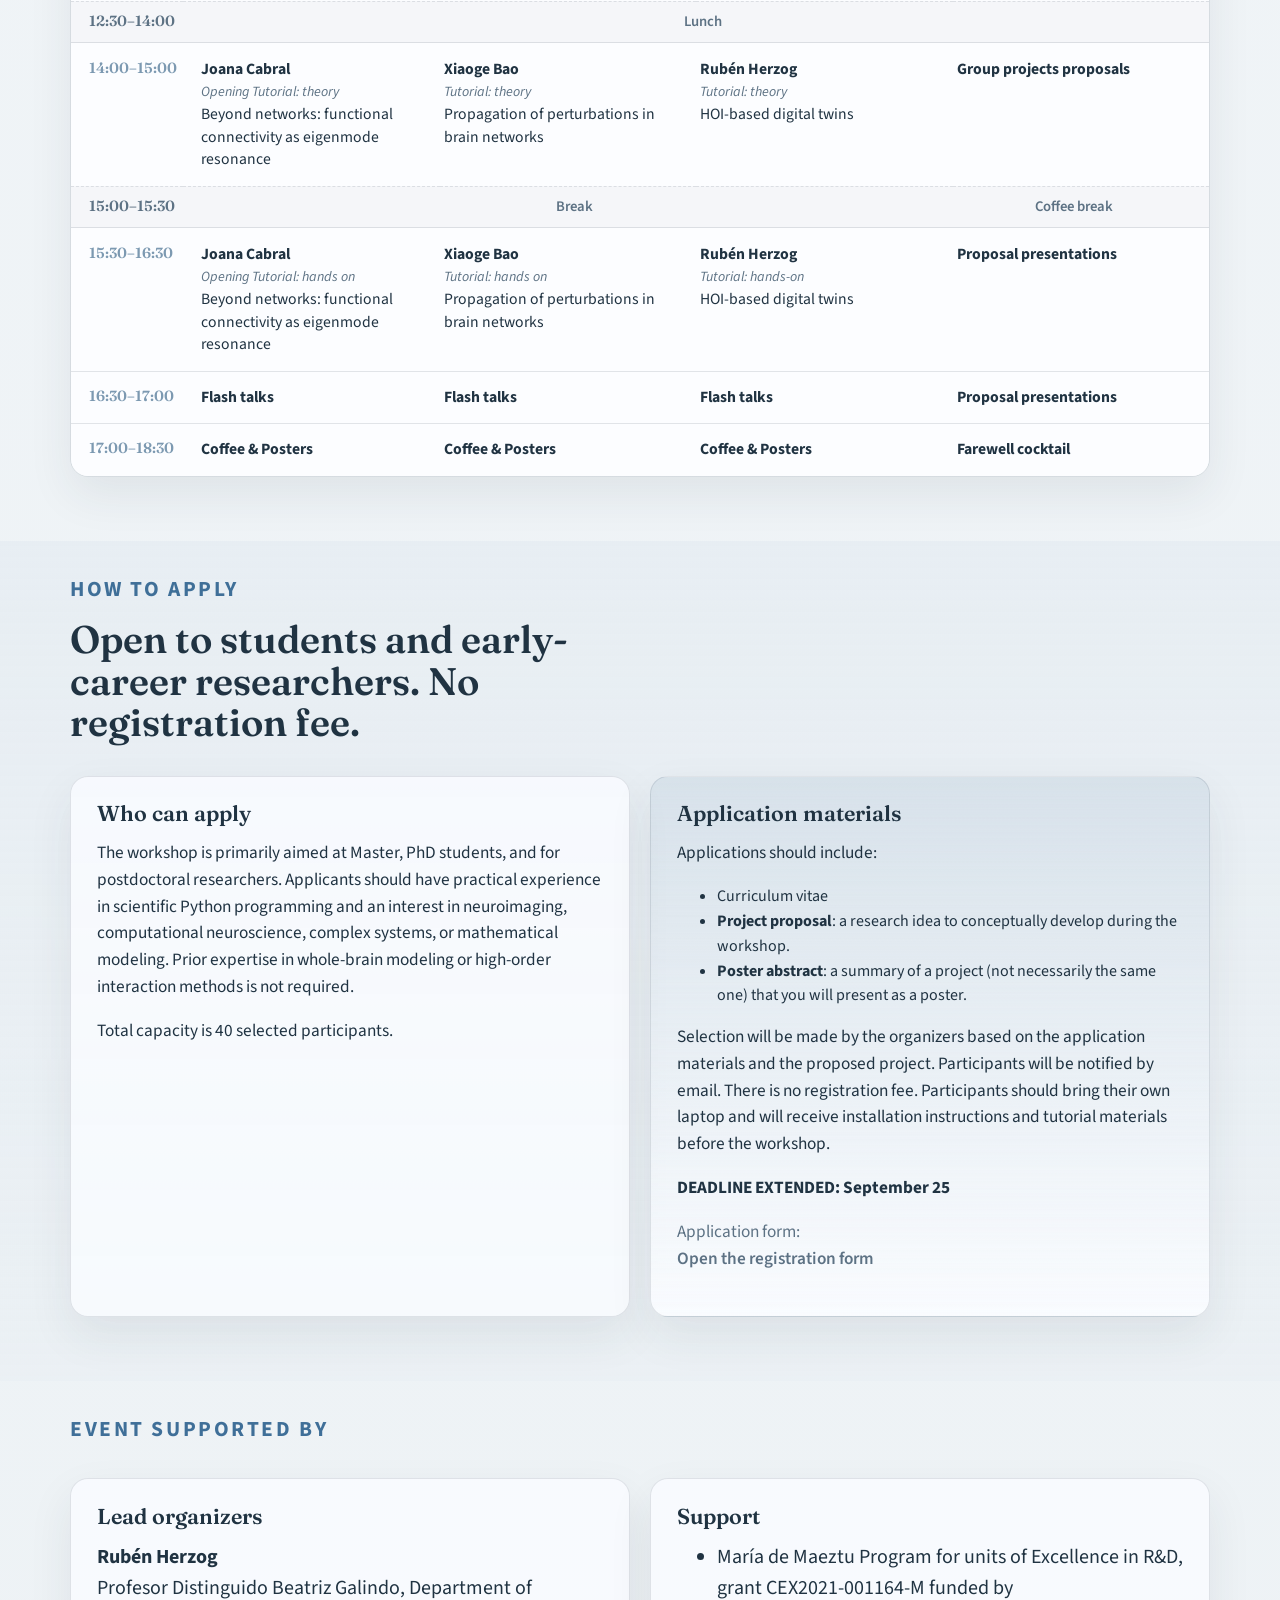
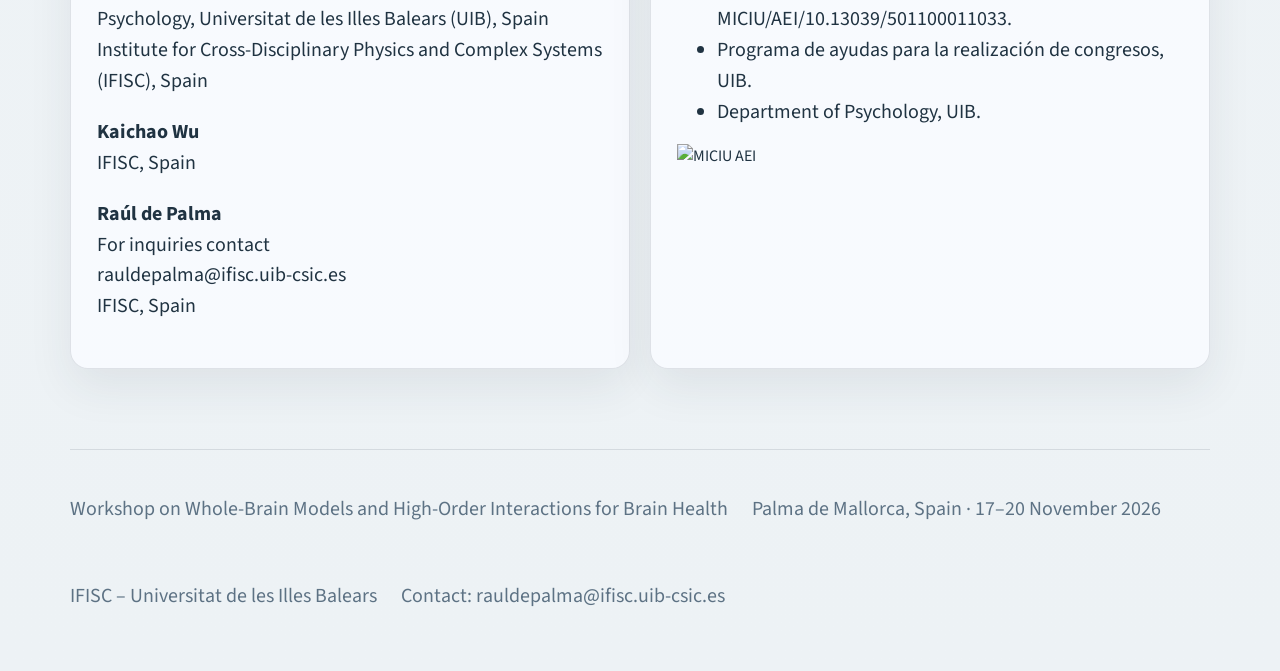
==== commit 2d9c7773: "Extend application deadline to September 25 Co-Authored-By: Claude Sonnet 5 <noreply@anthropic.com>" ====
--- a/index.html
+++ b/index.html
@@ -79,7 +79,7 @@
             <p class="panel-label">Event Details</p>
             <div class="detail-block">
               <span class="detail-title">Dates</span>
-              <span class="detail-text">17–20 November 2026</span>
+              <span class="detail-text">17–20 November 2026<br><strong>DEADLINE EXTENDED: September 25</strong></span>
             </div>
             <div class="detail-block">
               <span class="detail-title">Daily hours</span>
@@ -423,7 +423,7 @@
                 Participants will be notified by email. There is no registration fee. Participants should bring their
                 own laptop and will receive installation instructions and tutorial materials before the workshop.
               </p>
-              <p><strong>Deadline:</strong> 15 September 2026</p>
+              <p><strong>DEADLINE EXTENDED: September 25</strong></p>
               <p class="muted">Application form: <a class="text-link" href="https://forms.gle/2XZhNPdB3VwfhXbTA" target="_blank" rel="noreferrer">Open the registration form</a></p>
             </article>
           </div>
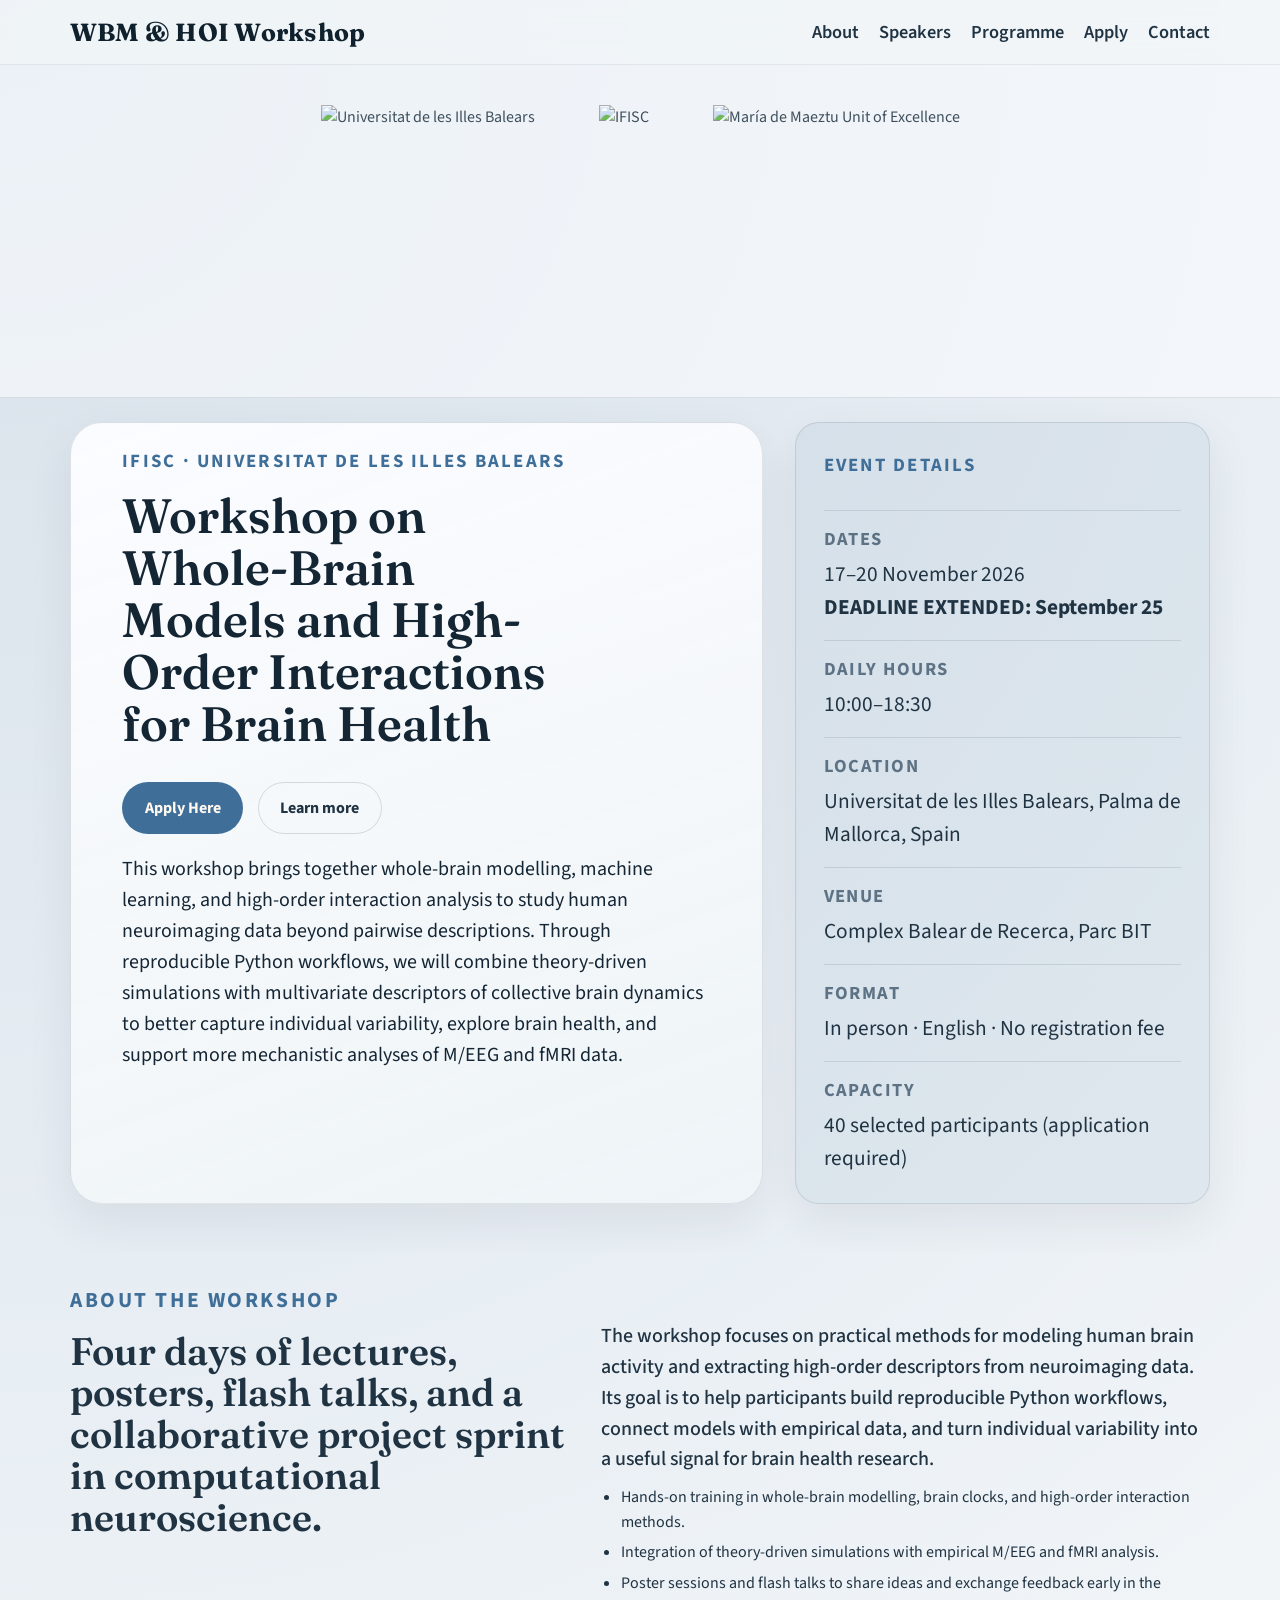
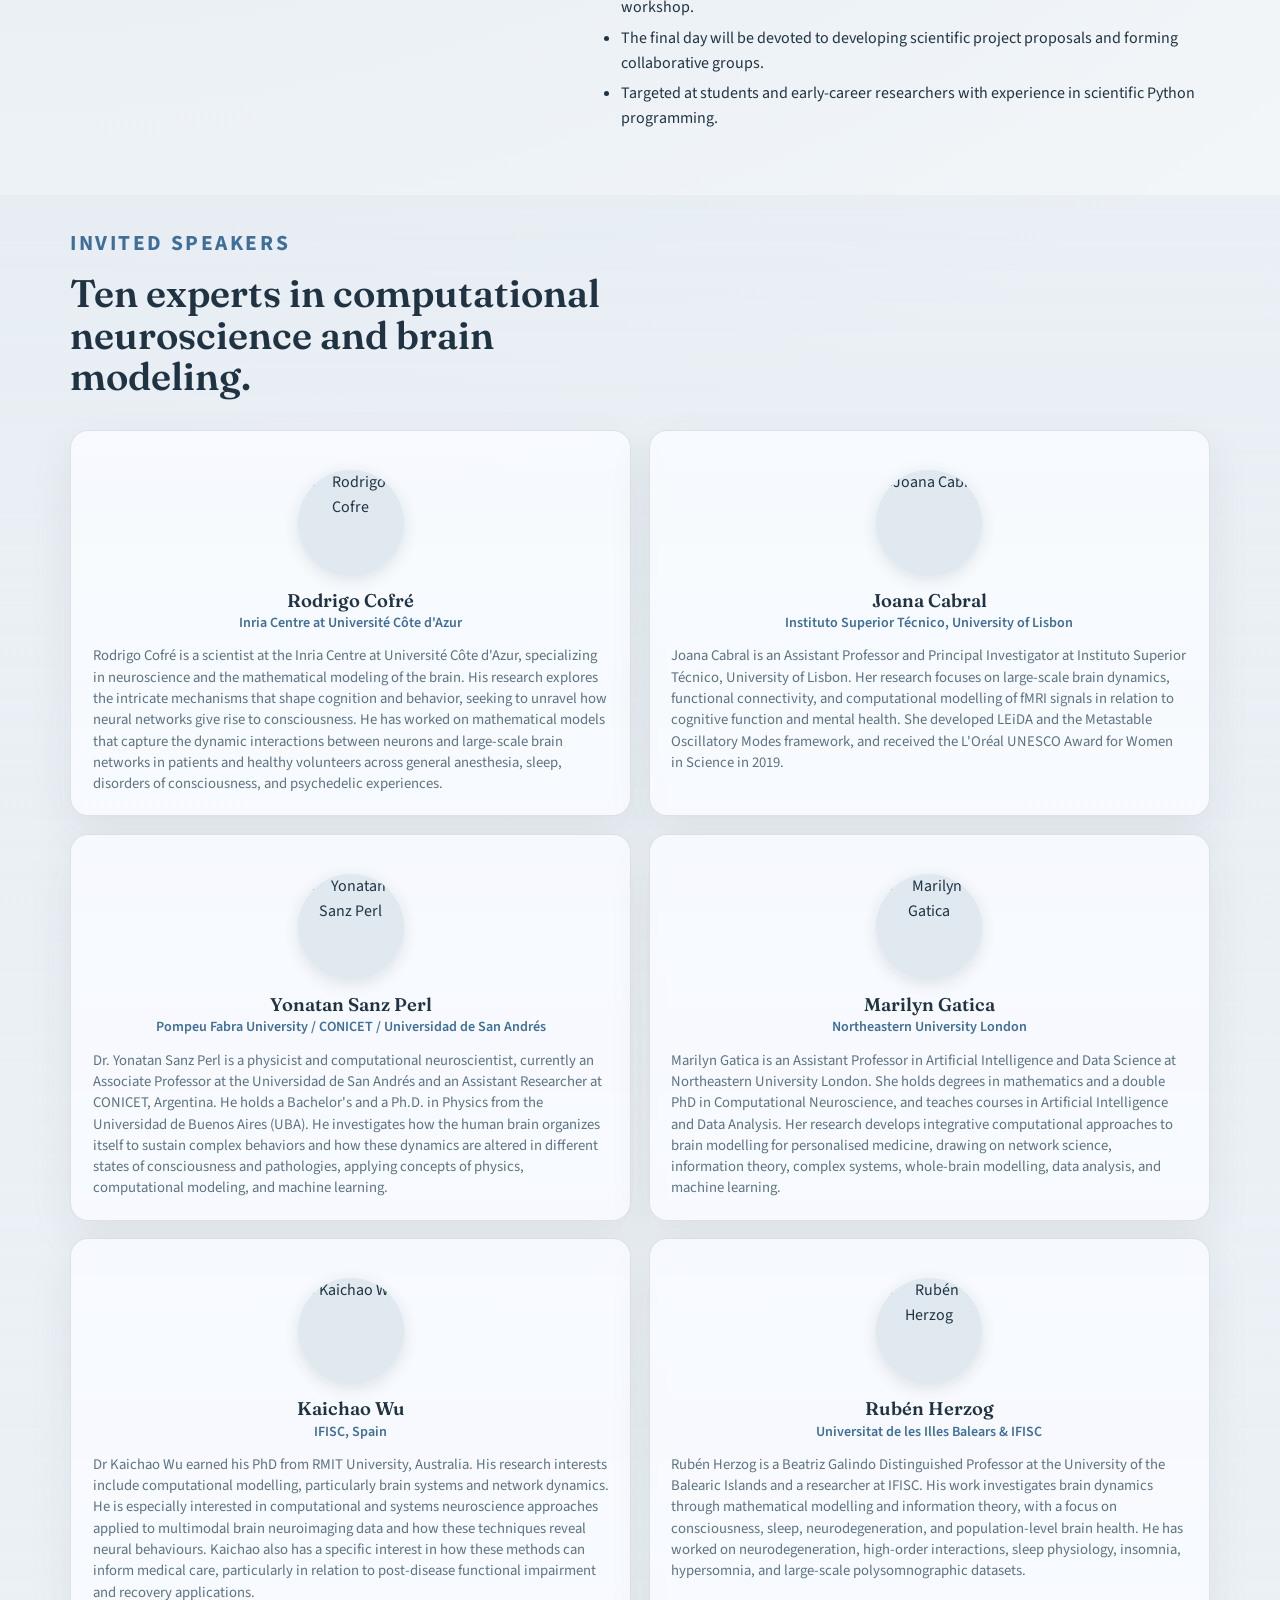
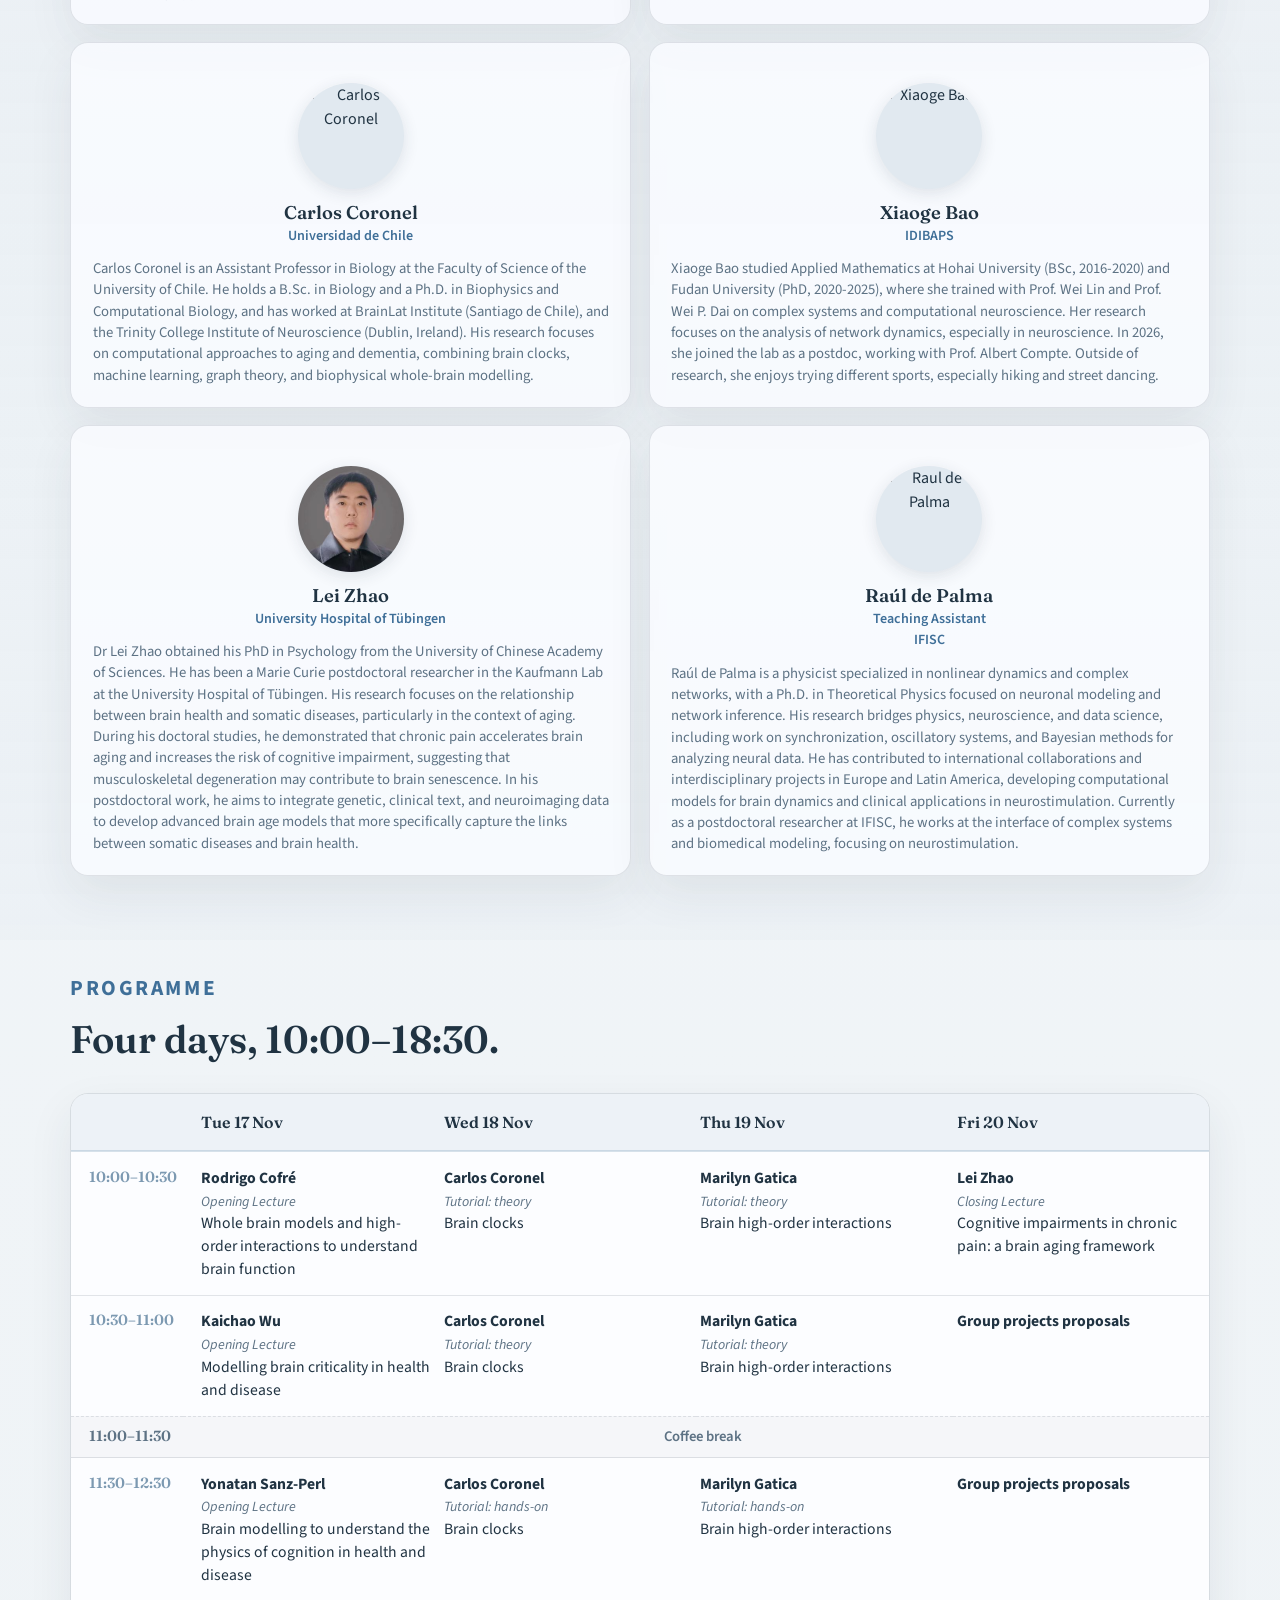
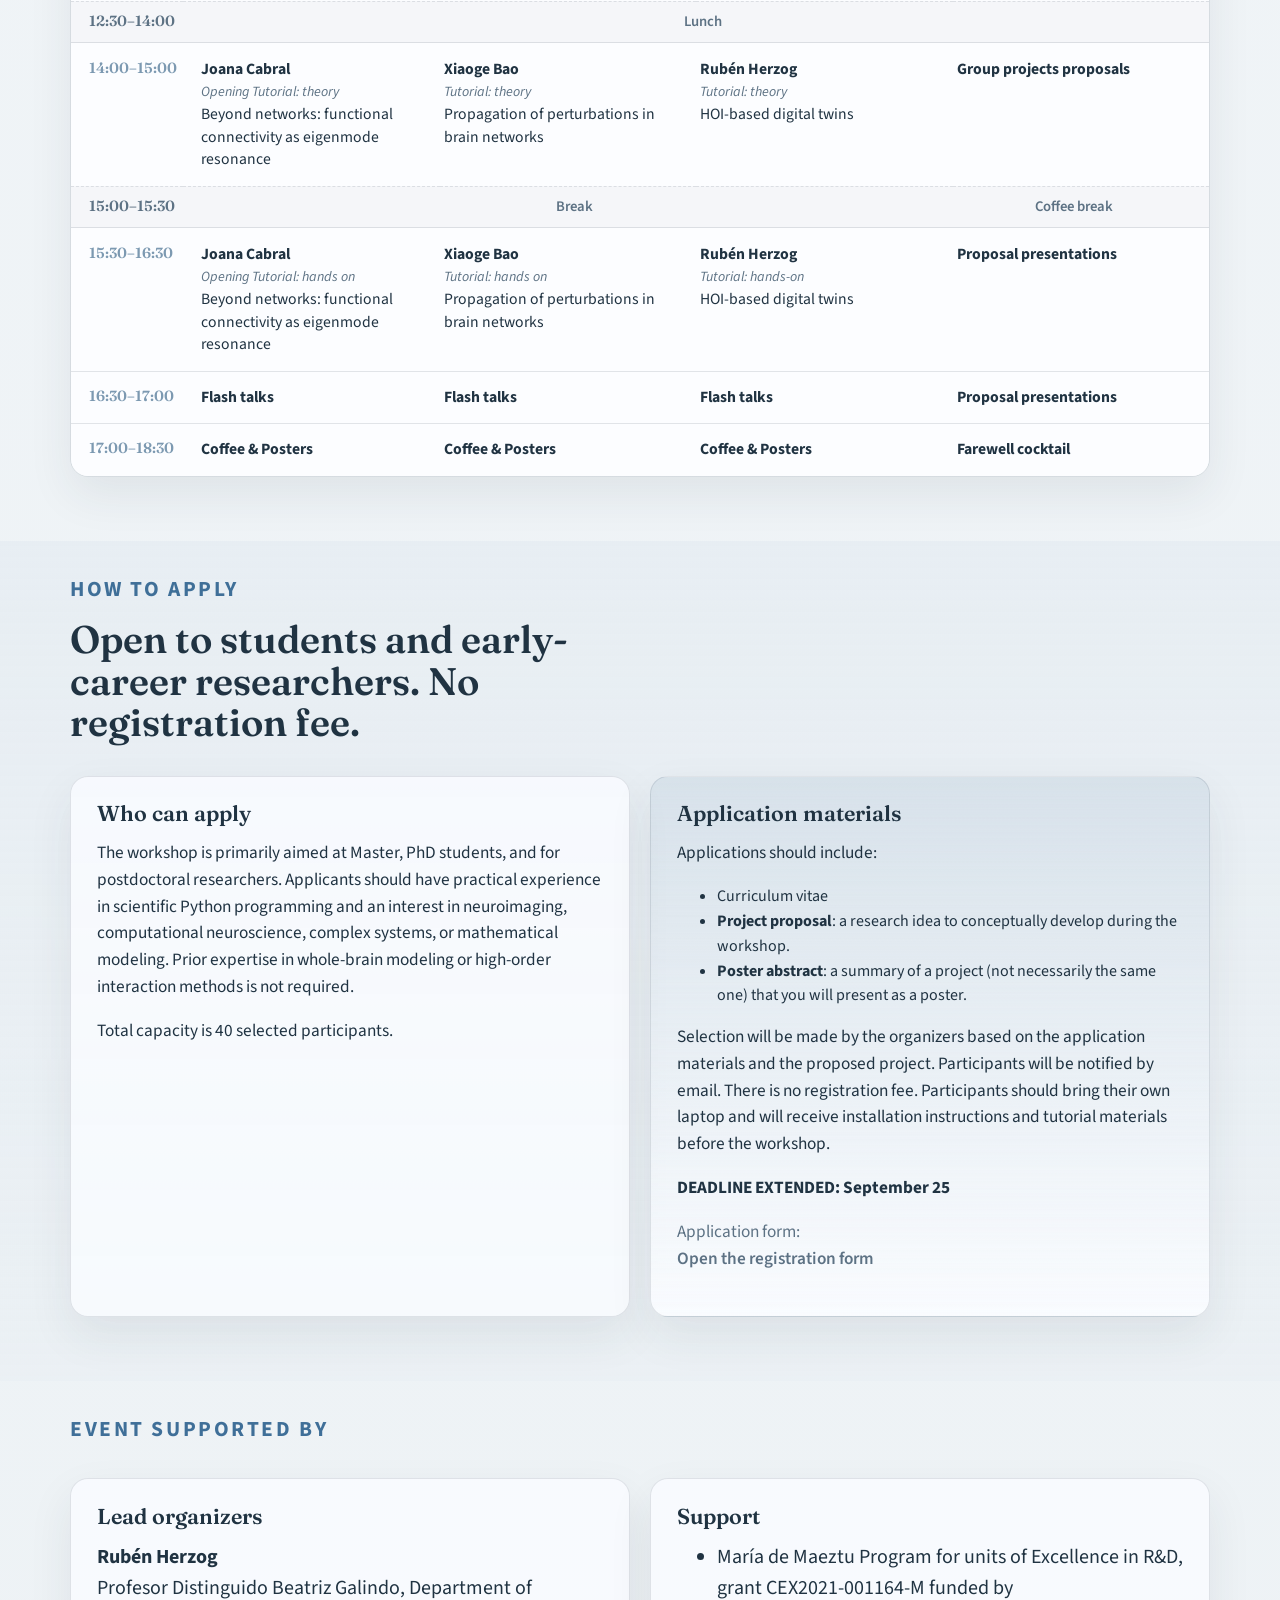
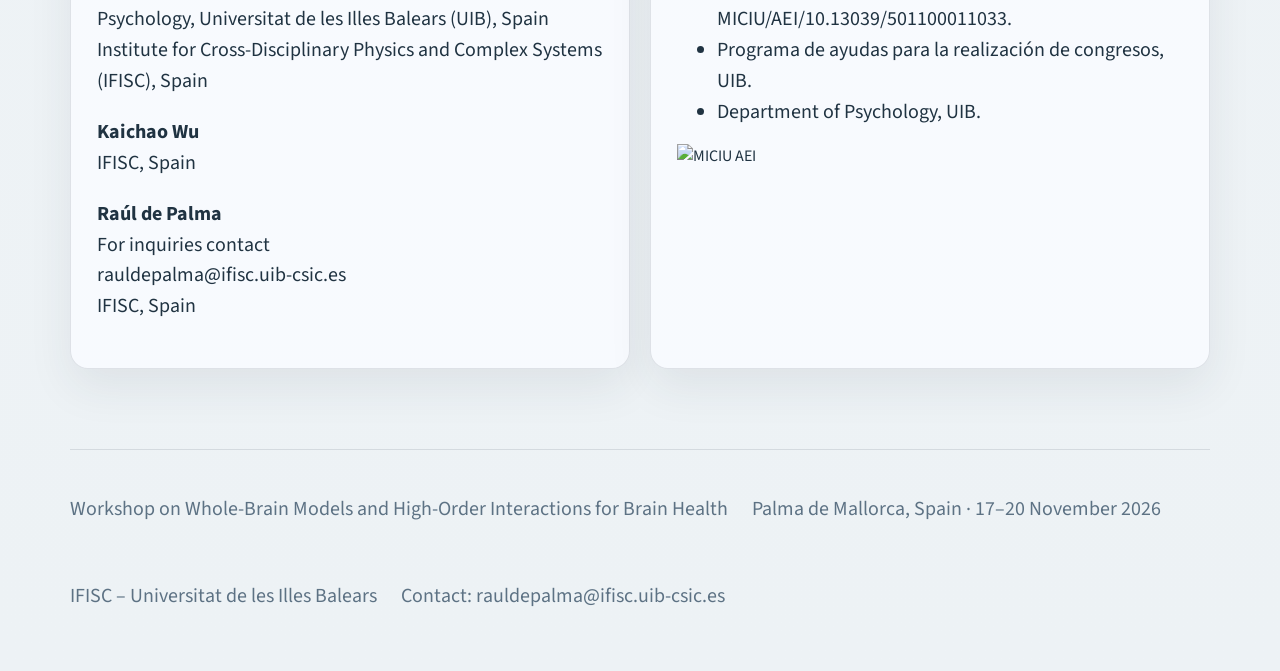
==== commit 8c80aa43: "Update index.html Updated affiliation (Carlos)" ====
--- a/index.html
+++ b/index.html
@@ -238,7 +238,7 @@
                 <img src="images/carlos.png" alt="Carlos Coronel" />
               </figure>
               <p class="speaker-name"><a href="https://scholar.google.com/citations?user=dBnWpTIAAAAJ&hl=es&oi=ao" target="_blank" rel="noreferrer">Carlos Coronel</a></p>
-              <p class="speaker-affiliation">Trinity College Dublin / BrainLat</p>
+              <p class="speaker-affiliation">Universidad de Chile</p>
               <p class="speaker-bio">
                 Carlos Coronel is an Assistant Professor in Biology at the Faculty of Science of the University of Chile. He holds a B.Sc. in Biology and a
                 Ph.D. in Biophysics and Computational Biology, and has worked at BrainLat Institute (Santiago de Chile), and the Trinity College
